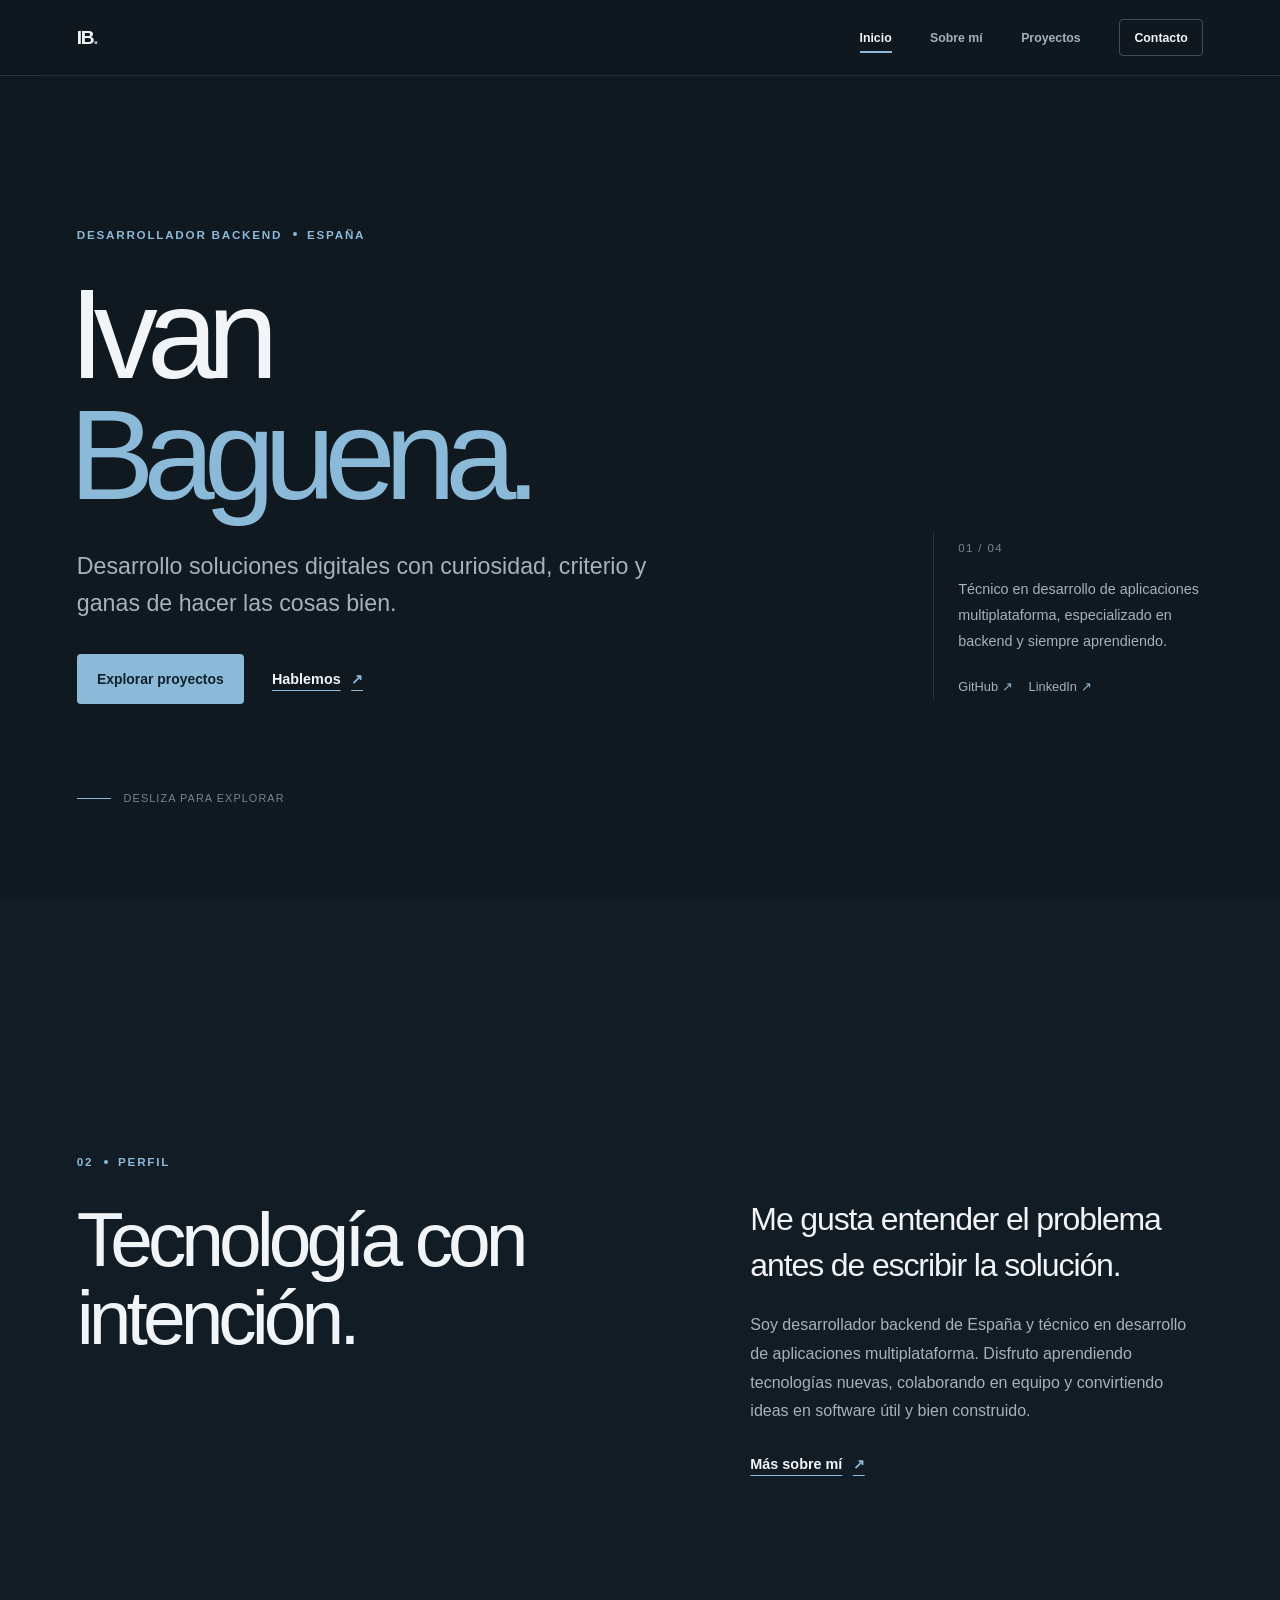
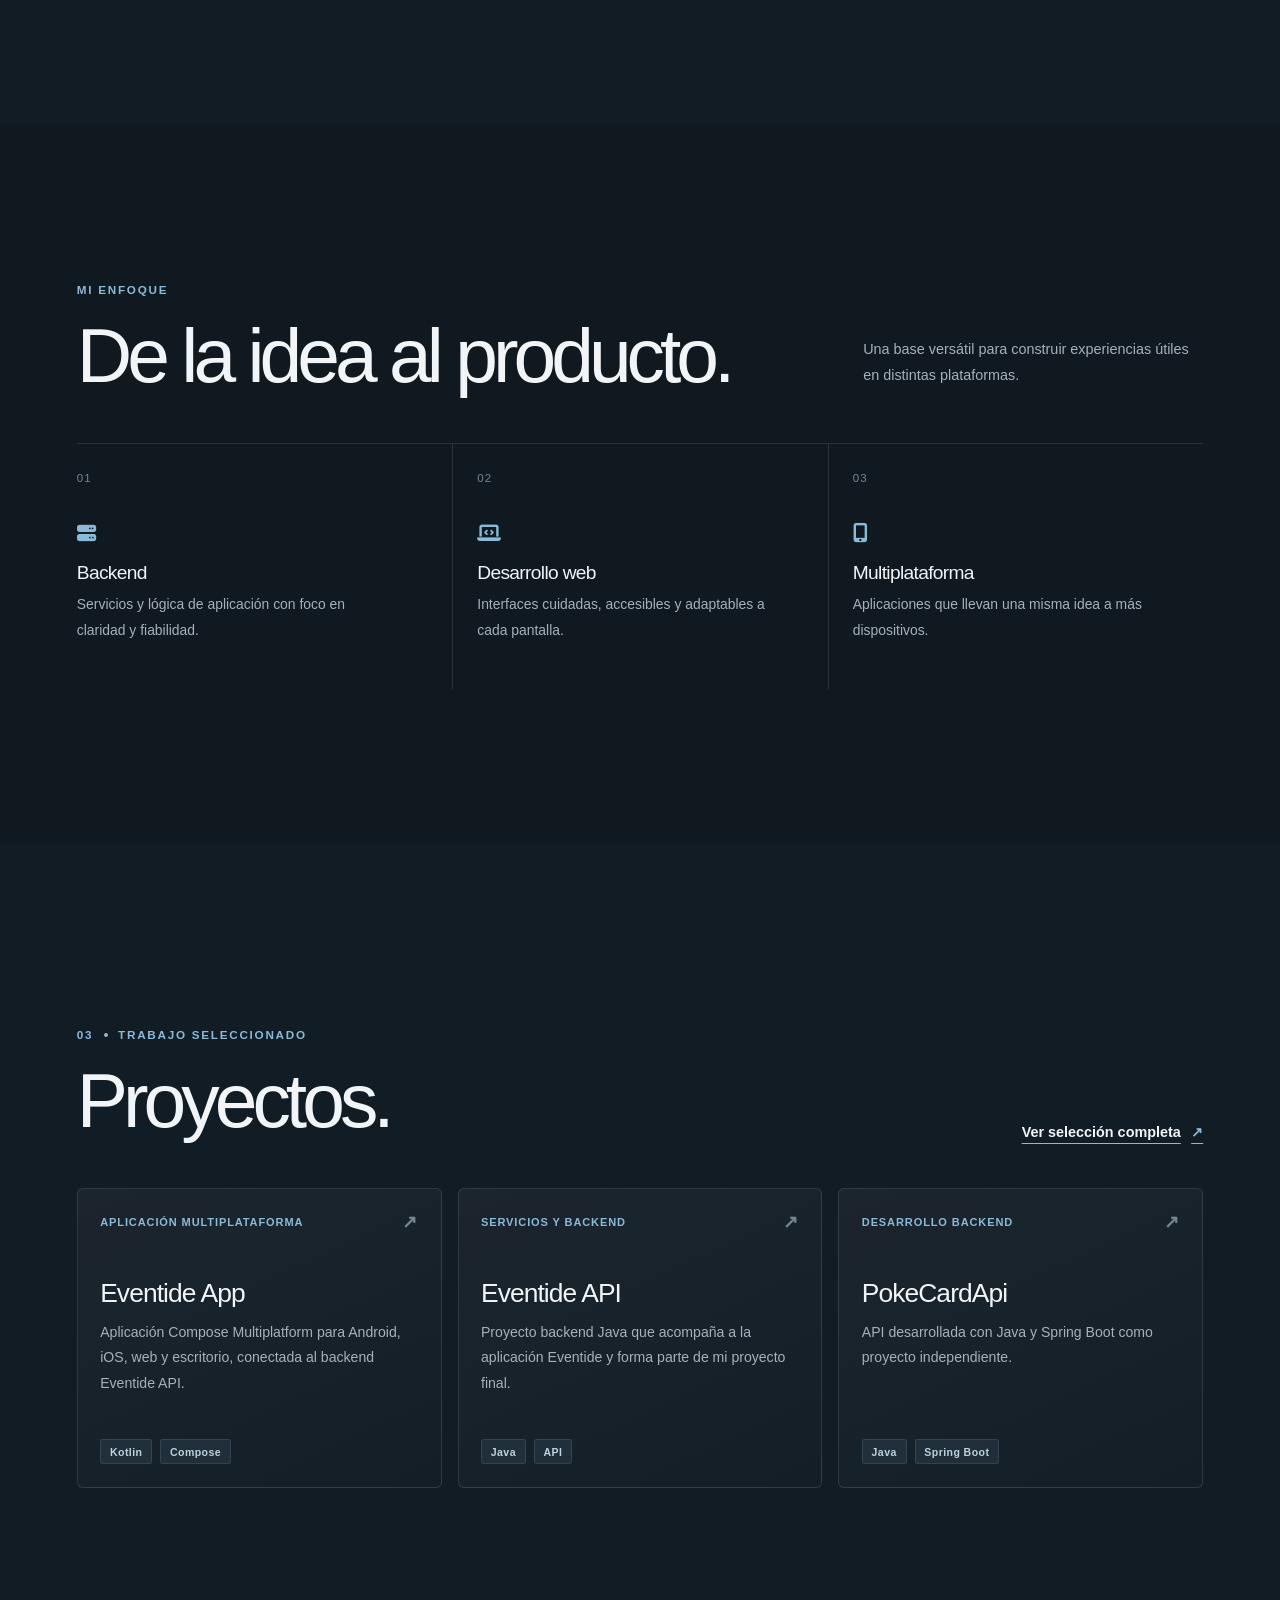
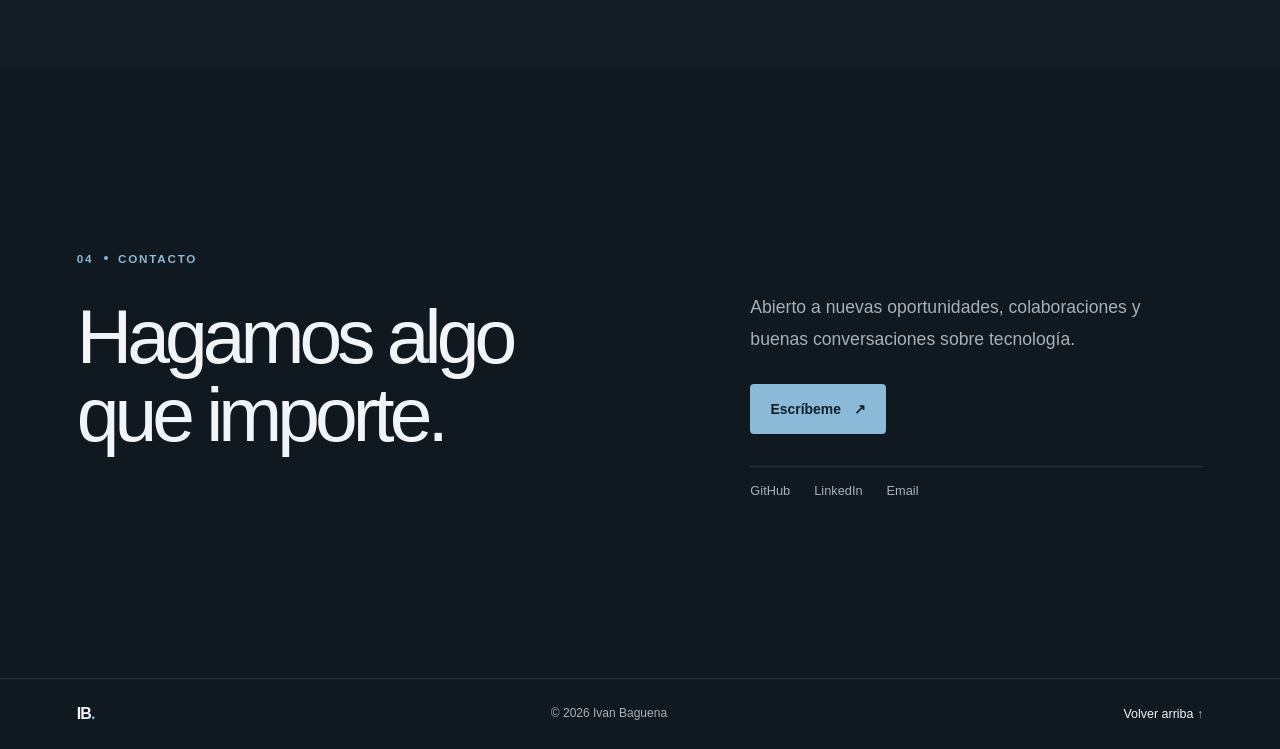
==== index.html @ 4258f742 "Refresh portfolio navigation and corporate styling Co-authored-by: Copilot <223556219+Copilot@users." ====
<!doctype html>
<html lang="es">
  <head>
    <meta charset="UTF-8" />
    <meta name="viewport" content="width=device-width, initial-scale=1.0" />
    <meta
      name="description"
      content="Portfolio de Ivan Baguena, desarrollador backend. Proyectos, perfil y contacto."
    />
    <meta name="theme-color" content="#101820" />
    <title>Ivan Baguena | Desarrollador backend</title>
    <link rel="stylesheet" href="css/styles.css" />
    <link rel="stylesheet" href="css/navbar.css" />
    <link rel="stylesheet" href="css/projectCards.css" />
    <link
      rel="stylesheet"
      href="https://cdnjs.cloudflare.com/ajax/libs/font-awesome/6.5.1/css/all.min.css"
      integrity="sha512-DTOQO9RWCH3ppGqcWaEA1BIZOC6xxalwEsw9c2QQeAIftl+Vegovlnee1c9QX4TctnWMn13TZye+giMm8e2LwA=="
      crossorigin="anonymous"
      referrerpolicy="no-referrer"
    />
  </head>
  <body>
    <header class="site-header">
      <nav class="mainNav" aria-label="Navegación principal">
        <a class="brand-mark" href="#inicio" aria-label="Ivan Baguena, inicio">IB<span>.</span></a>
        <div class="nav-links">
          <a href="#inicio" aria-current="location">Inicio</a>
          <a href="#sobre-mi">Sobre mí</a>
          <a href="#proyectos">Proyectos</a>
          <a class="nav-contact" href="#contacto">Contacto</a>
        </div>
      </nav>
    </header>

    <main class="one-page">
      <section class="page-section hero-section" id="inicio" aria-labelledby="hero-title">
        <div class="section-inner hero-layout">
          <div class="hero-copy" data-reveal>
            <p class="eyebrow">Desarrollador backend <span></span> España</p>
            <h1 id="hero-title">Ivan<br /><span>Baguena.</span></h1>
            <p class="hero-lead">
              Desarrollo soluciones digitales con curiosidad, criterio y ganas
              de hacer las cosas bien.
            </p>
            <div class="hero-actions">
              <a class="button button-primary" href="#proyectos">Explorar proyectos</a>
              <a class="text-link" href="mailto:baguena.delabandera.ivan@gmail.com">
                Hablemos <span aria-hidden="true">↗</span>
              </a>
            </div>
          </div>
          <div class="hero-aside" data-reveal>
            <span class="hero-index">01 / 04</span>
            <p>
              Técnico en desarrollo de aplicaciones multiplataforma,
              especializado en backend y siempre aprendiendo.
            </p>
            <div class="hero-socials">
              <a href="https://github.com/IvaBagba" target="_blank" rel="noopener noreferrer">
                GitHub <span aria-hidden="true">↗</span>
              </a>
              <a href="https://www.linkedin.com/in/ivabagba" target="_blank" rel="noopener noreferrer">
                LinkedIn <span aria-hidden="true">↗</span>
              </a>
            </div>
          </div>
          <a class="scroll-cue" href="#sobre-mi">
            <span class="scroll-line" aria-hidden="true"></span>
            Desliza para explorar
          </a>
        </div>
      </section>

      <section class="page-section about-section" id="sobre-mi" aria-labelledby="about-title">
        <div class="section-inner split-layout" data-reveal>
          <div>
            <p class="eyebrow">02 <span></span> Perfil</p>
            <h2 id="about-title">Tecnología con<br />intención.</h2>
          </div>
          <div class="section-copy">
            <p class="section-lead">
              Me gusta entender el problema antes de escribir la solución.
            </p>
            <p>
              Soy desarrollador backend de España y técnico en desarrollo de
              aplicaciones multiplataforma. Disfruto aprendiendo tecnologías
              nuevas, colaborando en equipo y convirtiendo ideas en software
              útil y bien construido.
            </p>
            <a class="text-link" href="./pages/about.html">
              Más sobre mí <span aria-hidden="true">↗</span>
            </a>
          </div>
        </div>
      </section>

      <section class="page-section expertise-section" id="enfoque" aria-labelledby="expertise-title">
        <div class="section-inner" data-reveal>
          <div class="section-heading">
            <div>
              <p class="eyebrow">Mi enfoque</p>
              <h2 id="expertise-title">De la idea al producto.</h2>
            </div>
            <p class="section-note">
              Una base versátil para construir experiencias útiles en distintas
              plataformas.
            </p>
          </div>
          <div class="expertise-grid">
            <article class="expertise-card">
              <span class="expertise-number">01</span>
              <i class="fas fa-server" aria-hidden="true"></i>
              <h3>Backend</h3>
              <p>Servicios y lógica de aplicación con foco en claridad y fiabilidad.</p>
            </article>
            <article class="expertise-card">
              <span class="expertise-number">02</span>
              <i class="fas fa-laptop-code" aria-hidden="true"></i>
              <h3>Desarrollo web</h3>
              <p>Interfaces cuidadas, accesibles y adaptables a cada pantalla.</p>
            </article>
            <article class="expertise-card">
              <span class="expertise-number">03</span>
              <i class="fas fa-mobile-alt" aria-hidden="true"></i>
              <h3>Multiplataforma</h3>
              <p>Aplicaciones que llevan una misma idea a más dispositivos.</p>
            </article>
          </div>
        </div>
      </section>

      <section class="page-section projects-section" id="proyectos" aria-labelledby="projects-title">
        <div class="section-inner" data-reveal>
          <div class="section-heading">
            <div>
              <p class="eyebrow">03 <span></span> Trabajo seleccionado</p>
              <h2 id="projects-title">Proyectos.</h2>
            </div>
            <a class="text-link" href="./pages/projects.html">
              Ver selección completa <span aria-hidden="true">↗</span>
            </a>
          </div>
          <div class="project-grid">
            <article class="project-tile">
              <div class="project-tile-top">
                <span>Aplicación multiplataforma</span>
                <span class="project-arrow" aria-hidden="true">↗</span>
              </div>
              <h3>Eventide App</h3>
              <p>
                Aplicación Compose Multiplatform para Android, iOS, web y
                escritorio, conectada al backend Eventide API.
              </p>
              <div class="project_tags" aria-label="Tecnologías">
                <span>Kotlin</span>
                <span>Compose</span>
              </div>
              <a
                class="project-card-link"
                href="https://github.com/IvaBagba/Eventide_App"
                target="_blank"
                rel="noopener noreferrer"
                aria-label="Ver Eventide App en GitHub"
              ></a>
            </article>
            <article class="project-tile">
              <div class="project-tile-top">
                <span>Servicios y backend</span>
                <span class="project-arrow" aria-hidden="true">↗</span>
              </div>
              <h3>Eventide API</h3>
              <p>
                Proyecto backend Java que acompaña a la aplicación Eventide y
                forma parte de mi proyecto final.
              </p>
              <div class="project_tags" aria-label="Tecnologías">
                <span>Java</span>
                <span>API</span>
              </div>
              <a
                class="project-card-link"
                href="https://github.com/IvaBagba/Eventide_Api"
                target="_blank"
                rel="noopener noreferrer"
                aria-label="Ver Eventide API en GitHub"
              ></a>
            </article>
            <article class="project-tile">
              <div class="project-tile-top">
                <span>Desarrollo backend</span>
                <span class="project-arrow" aria-hidden="true">↗</span>
              </div>
              <h3>PokeCardApi</h3>
              <p>
                API desarrollada con Java y Spring Boot como proyecto
                independiente.
              </p>
              <div class="project_tags" aria-label="Tecnologías">
                <span>Java</span>
                <span>Spring Boot</span>
              </div>
              <a
                class="project-card-link"
                href="https://github.com/IvaBagba/PokeCardApi"
                target="_blank"
                rel="noopener noreferrer"
                aria-label="Ver PokeCardApi en GitHub"
              ></a>
            </article>
          </div>
        </div>
      </section>

      <section class="page-section contact-section" id="contacto" aria-labelledby="contact-title">
        <div class="section-inner contact-layout" data-reveal>
          <div>
            <p class="eyebrow">04 <span></span> Contacto</p>
            <h2 id="contact-title">Hagamos algo<br />que importe.</h2>
          </div>
          <div class="contact-copy">
            <p>
              Abierto a nuevas oportunidades, colaboraciones y buenas
              conversaciones sobre tecnología.
            </p>
            <a class="button button-primary" href="mailto:baguena.delabandera.ivan@gmail.com">
              Escríbeme <span aria-hidden="true">↗</span>
            </a>
            <div class="contact-links">
              <a href="https://github.com/IvaBagba" target="_blank" rel="noopener noreferrer">GitHub</a>
              <a href="https://www.linkedin.com/in/ivabagba" target="_blank" rel="noopener noreferrer">LinkedIn</a>
              <a href="mailto:baguena.delabandera.ivan@gmail.com">Email</a>
            </div>
          </div>
        </div>
      </section>
    </main>

    <footer class="site-footer">
      <a class="footer-brand" href="#inicio">IB<span>.</span></a>
      <p>&copy; 2026 Ivan Baguena</p>
      <a href="#inicio">Volver arriba <span aria-hidden="true">↑</span></a>
    </footer>
    <script src="js/script.js" defer></script>
  </body>
</html>
---- css/styles.css ----
:root {
  color-scheme: dark;
  --bg-color: #101820;
  --surface-color: #15212b;
  --surface-raised: #1a2833;
  --text-color: #f2f5f7;
  --muted-color: #a6b1ba;
  --subtle-color: #778590;
  --accent-color: #8bb9d8;
  --accent-strong: #aed2e8;
  --line-color: rgba(224, 235, 242, 0.12);
  --page-width: 1200px;
  --header-height: 76px;
}

* {
  box-sizing: border-box;
}

html {
  scroll-behavior: smooth;
  scroll-padding-top: var(--header-height);
}

body {
  background: var(--bg-color);
  color: var(--text-color);
  font-family: "Helvetica Neue", Helvetica, Arial, sans-serif;
  margin: 0;
  min-height: 100vh;
  -webkit-font-smoothing: antialiased;
}

body,
a {
  color: var(--text-color);
}

a {
  text-underline-offset: 0.25em;
}

a:focus-visible {
  border-radius: 3px;
  outline: 2px solid var(--accent-color);
  outline-offset: 5px;
}

h1,
h2,
h3,
p {
  margin-top: 0;
}

h1,
h2,
h3 {
  color: var(--text-color);
  font-weight: 500;
}

h1 {
  font-size: clamp(4rem, 10vw, 8.5rem);
  letter-spacing: -0.085em;
  line-height: 0.95;
  margin-bottom: 2rem;
}

h1 span {
  color: var(--accent-color);
}

h2 {
  font-size: clamp(2.6rem, 6vw, 5.4rem);
  letter-spacing: -0.065em;
  line-height: 1.02;
  margin-bottom: 0;
}

h3 {
  letter-spacing: -0.035em;
}

p {
  color: var(--muted-color);
  font-size: 1rem;
  line-height: 1.8;
}

.one-page {
  overflow: clip;
}

.page-section {
  align-items: center;
  display: flex;
  min-height: min(850px, calc(100svh - var(--header-height)));
  padding: clamp(5rem, 11vh, 8.5rem) clamp(1.25rem, 6vw, 6rem);
  position: relative;
  scroll-margin-top: var(--header-height);
}

.page-section:nth-child(even) {
  background: #121c25;
}

.section-inner {
  margin: 0 auto;
  max-width: var(--page-width);
  width: 100%;
}

.eyebrow {
  align-items: center;
  color: var(--accent-color);
  display: flex;
  font-size: 0.73rem;
  font-weight: 700;
  gap: 0.65rem;
  letter-spacing: 0.15em;
  margin-bottom: 1.75rem;
  text-transform: uppercase;
}

.eyebrow span {
  background: var(--accent-color);
  border-radius: 50%;
  display: inline-block;
  height: 4px;
  width: 4px;
}

.hero-section {
  min-height: max(690px, calc(100svh - var(--header-height)));
}

.hero-layout {
  align-items: end;
  display: grid;
  gap: 3rem;
  grid-template-columns: minmax(0, 1fr) minmax(200px, 270px);
  padding-bottom: 3rem;
  position: relative;
}

.hero-copy {
  max-width: 800px;
}

.hero-copy h1 {
  margin-left: -0.06em;
}

.hero-lead {
  font-size: clamp(1.15rem, 2vw, 1.45rem);
  line-height: 1.6;
  margin-bottom: 2rem;
  max-width: 600px;
}

.hero-actions {
  align-items: center;
  display: flex;
  flex-wrap: wrap;
  gap: 1.75rem;
}

.button {
  align-items: center;
  border: 1px solid transparent;
  border-radius: 4px;
  display: inline-flex;
  font-size: 0.87rem;
  font-weight: 650;
  gap: 0.8rem;
  justify-content: center;
  min-height: 50px;
  padding: 0.8rem 1.2rem;
  text-decoration: none;
  transition:
    background-color 180ms ease,
    border-color 180ms ease,
    color 180ms ease,
    transform 180ms ease;
}

.button:hover {
  transform: translateY(-2px);
}

.button-primary {
  background: var(--accent-color);
  color: #10202a;
}

.button-primary:hover {
  background: var(--accent-strong);
  color: #10202a;
}

.text-link {
  color: var(--text-color);
  display: inline-flex;
  font-size: 0.9rem;
  font-weight: 600;
  gap: 0.65rem;
  text-decoration-color: var(--accent-color);
  text-underline-offset: 0.4em;
}

.text-link span,
.site-footer a span {
  color: var(--accent-color);
}

.hero-aside {
  border-left: 1px solid var(--line-color);
  margin-bottom: 0.25rem;
  padding: 0.4rem 0 0.4rem 1.5rem;
}

.hero-index {
  color: var(--subtle-color);
  font-size: 0.72rem;
  letter-spacing: 0.12em;
}

.hero-aside p {
  font-size: 0.9rem;
  margin: 1.3rem 0 1.5rem;
}

.hero-socials {
  display: flex;
  flex-wrap: wrap;
  gap: 1rem;
}

.hero-socials a,
.contact-links a {
  color: var(--muted-color);
  font-size: 0.8rem;
  text-decoration: none;
}

.hero-socials a:hover,
.contact-links a:hover {
  color: var(--accent-strong);
}

.hero-socials span {
  color: var(--accent-color);
}

.scroll-cue {
  align-items: center;
  bottom: -3.25rem;
  color: var(--subtle-color);
  display: flex;
  font-size: 0.68rem;
  gap: 0.8rem;
  letter-spacing: 0.1em;
  position: absolute;
  text-decoration: none;
  text-transform: uppercase;
}

.scroll-line {
  background: var(--accent-color);
  display: inline-block;
  height: 1px;
  width: 34px;
}

.split-layout,
.contact-layout {
  align-items: start;
  display: grid;
  gap: clamp(3rem, 11vw, 10rem);
  grid-template-columns: minmax(0, 1fr) minmax(300px, 0.85fr);
}

.section-copy {
  padding-top: 2.8rem;
}

.section-lead {
  color: var(--text-color);
  font-size: clamp(1.35rem, 2.8vw, 2rem);
  letter-spacing: -0.035em;
  line-height: 1.45;
  margin-bottom: 1.4rem;
}

.section-copy > p:not(.section-lead) {
  margin-bottom: 1.8rem;
}

.section-heading {
  align-items: end;
  display: flex;
  gap: 2rem;
  justify-content: space-between;
  margin-bottom: 3rem;
}

.section-heading .eyebrow {
  margin-bottom: 1rem;
}

.section-note {
  font-size: 0.9rem;
  margin-bottom: 0.35rem;
  max-width: 340px;
}

.expertise-section {
  min-height: 720px;
}

.expertise-grid {
  border-top: 1px solid var(--line-color);
  display: grid;
  grid-template-columns: repeat(3, minmax(0, 1fr));
}

.expertise-card {
  min-height: 245px;
  padding: 1.5rem 1.5rem 1rem 0;
  position: relative;
}

.expertise-card + .expertise-card {
  border-left: 1px solid var(--line-color);
  padding-left: 1.5rem;
}

.expertise-number {
  color: var(--subtle-color);
  font-size: 0.72rem;
  letter-spacing: 0.1em;
}

.expertise-card i {
  color: var(--accent-color);
  display: block;
  font-size: 1.2rem;
  margin: 2.4rem 0 1.2rem;
}

.expertise-card h3 {
  font-size: 1.2rem;
  margin-bottom: 0.5rem;
}

.expertise-card p {
  font-size: 0.87rem;
  margin-bottom: 0;
  max-width: 300px;
}

.contact-section {
  min-height: 610px;
}

.contact-copy {
  padding-top: 2.8rem;
}

.contact-copy > p {
  font-size: 1.1rem;
  margin-bottom: 1.8rem;
  max-width: 430px;
}

.contact-links {
  border-top: 1px solid var(--line-color);
  display: flex;
  flex-wrap: wrap;
  gap: 1.5rem;
  margin-top: 2rem;
  padding-top: 1rem;
}

.site-footer {
  align-items: center;
  border-top: 1px solid var(--line-color);
  display: flex;
  gap: 1.5rem;
  justify-content: space-between;
  padding: 1.5rem clamp(1.25rem, 6vw, 6rem);
}

.site-footer p {
  font-size: 0.75rem;
  margin: 0;
}

.site-footer a {
  font-size: 0.78rem;
  text-decoration: none;
}

.footer-brand {
  font-size: 1rem !important;
  font-weight: 750;
  letter-spacing: -0.06em;
}

.footer-brand span {
  color: var(--accent-color);
}

.page-content {
  margin: 0 auto;
  max-width: var(--page-width);
  min-height: calc(100svh - var(--header-height) - 100px);
  padding: 5rem 2rem;
}

.page-content h1 {
  font-size: clamp(3rem, 8vw, 6rem);
  letter-spacing: -0.07em;
  margin-bottom: 1rem;
}

.page-lead {
  font-size: 1.15rem;
  max-width: 720px;
}

.content-panel {
  border-left: 2px solid var(--accent-color);
  margin: 2.5rem 0;
  padding: 0.25rem 0 0.25rem 1.5rem;
}

.content-panel h2 {
  font-size: 1.2rem;
  letter-spacing: 0.02em;
  margin-bottom: 0.75rem;
}

.content-panel p {
  max-width: 760px;
}

.content-panel a {
  color: var(--accent-strong);
}

.page-action {
  margin-top: 2rem;
}

.contact-list {
  border-top: 1px solid var(--line-color);
  margin-top: 3rem;
  max-width: 800px;
}

.contact-link {
  align-items: center;
  border-bottom: 1px solid var(--line-color);
  display: grid;
  gap: 1rem;
  grid-template-columns: 100px 1fr auto;
  overflow-wrap: anywhere;
  padding: 1.4rem 0;
  text-decoration: none;
}

.contact-link:hover {
  color: var(--accent-strong);
}

.contact-label {
  color: var(--accent-color);
  font-size: 0.8rem;
  font-weight: 700;
  letter-spacing: 0.1em;
  text-transform: uppercase;
}

.page-content + footer,
footer:not(.site-footer) {
  align-items: center;
  border-top: 1px solid var(--line-color);
  display: flex;
  flex-wrap: wrap;
  gap: 1rem 2rem;
  justify-content: space-between;
  margin: 2rem auto 0;
  max-width: var(--page-width);
  padding: 1.5rem 2rem;
}

footer:not(.site-footer) p {
  font-size: 0.9rem;
  margin: 0;
}

.footerSocials {
  display: flex;
  flex-wrap: wrap;
  gap: 1.25rem;
}

.footerSocials a {
  color: var(--muted-color);
  font-size: 0.9rem;
  text-decoration: none;
}

.footerSocials a:hover {
  color: var(--accent-strong);
}

[data-reveal] {
  opacity: 0;
  transform: translateY(22px);
  transition:
    opacity 650ms ease,
    transform 650ms cubic-bezier(0.2, 0.7, 0.2, 1);
}

[data-reveal].is-visible {
  opacity: 1;
  transform: translateY(0);
}

@media (max-width: 760px) {
  .page-section {
    min-height: auto;
    padding-bottom: 6rem;
    padding-top: 6rem;
  }

  .hero-section {
    min-height: calc(100svh - var(--header-height));
  }

  .hero-layout {
    align-items: start;
    gap: 3.5rem;
    grid-template-columns: 1fr;
    padding-bottom: 2rem;
  }

  .hero-aside {
    max-width: 420px;
  }

  .scroll-cue {
    bottom: -3.2rem;
  }

  .split-layout,
  .contact-layout {
    gap: 1.5rem;
    grid-template-columns: 1fr;
  }

  .section-copy,
  .contact-copy {
    padding-top: 0;
  }

  .expertise-grid {
    grid-template-columns: 1fr;
  }

  .expertise-card {
    min-height: auto;
    padding: 1.4rem 0;
  }

  .expertise-card + .expertise-card {
    border-left: 0;
    border-top: 1px solid var(--line-color);
    padding-left: 0;
  }

  .expertise-card i {
    margin: 1.5rem 0 0.75rem;
  }

  .section-heading {
    align-items: start;
    flex-direction: column;
    gap: 1.25rem;
  }
}

@media (max-width: 520px) {
  h1 {
    font-size: clamp(3.8rem, 17vw, 5.8rem);
  }

  h2 {
    font-size: clamp(2.6rem, 12vw, 4rem);
  }

  .site-footer {
    flex-wrap: wrap;
  }

  .site-footer p {
    order: 1;
    width: 100%;
  }

  .contact-link {
    gap: 0.5rem;
    grid-template-columns: 1fr auto;
  }

  .contact-label {
    grid-column: 1 / -1;
  }

  .page-content {
    padding: 3.5rem 1.25rem;
  }

  .page-content + footer,
  footer:not(.site-footer) {
    align-items: flex-start;
    flex-direction: column;
    padding: 1.5rem 1.25rem;
  }
}

@media (prefers-reduced-motion: reduce) {
  *,
  *::before,
  *::after {
    scroll-behavior: auto !important;
    animation-duration: 0.01ms !important;
    animation-iteration-count: 1 !important;
    transition-duration: 0.01ms !important;
  }

  [data-reveal] {
    opacity: 1;
    transform: none;
  }
}
---- css/navbar.css ----
.site-header {
  -webkit-backdrop-filter: blur(18px);
  backdrop-filter: blur(18px);
  background: rgba(16, 24, 32, 0.86);
  border-bottom: 1px solid var(--line-color);
  height: var(--header-height);
  position: sticky;
  top: 0;
  z-index: 1000;
}

.mainNav {
  align-items: center;
  display: flex;
  height: 100%;
  justify-content: space-between;
  margin: 0 auto;
  max-width: 1440px;
  padding: 0 clamp(1.25rem, 6vw, 6rem);
}

.brand-mark {
  color: var(--text-color);
  font-size: 1.2rem;
  font-weight: 750;
  letter-spacing: -0.07em;
  text-decoration: none;
}

.brand-mark span {
  color: var(--accent-color);
}

.nav-links {
  align-items: center;
  display: flex;
  gap: clamp(1.2rem, 3vw, 2.6rem);
}

.nav-links a {
  color: var(--muted-color);
  font-size: 0.77rem;
  font-weight: 550;
  position: relative;
  text-decoration: none;
  transition: color 180ms ease;
}

.nav-links a:hover,
.nav-links a[aria-current="location"] {
  color: var(--text-color);
}

.nav-links a[aria-current="location"]::after {
  background: var(--accent-color);
  bottom: -0.55rem;
  content: "";
  height: 2px;
  left: 0;
  position: absolute;
  width: 100%;
}

.nav-links .nav-contact {
  border: 1px solid rgba(224, 235, 242, 0.25);
  border-radius: 4px;
  color: var(--text-color);
  padding: 0.65rem 0.9rem;
}

.nav-links .nav-contact:hover {
  background: var(--accent-color);
  border-color: var(--accent-color);
  color: #10202a;
}

@media (max-width: 520px) {
  :root {
    --header-height: 68px;
  }

  .mainNav {
    gap: 0.75rem;
    padding: 0 1rem;
  }

  .nav-links {
    gap: 0.85rem;
  }

  .nav-links a {
    font-size: 0.68rem;
  }

  .nav-links .nav-contact {
    padding: 0.55rem 0.65rem;
  }
}

@media (max-width: 370px) {
  .nav-links {
    gap: 0.55rem;
  }

  .nav-links a {
    font-size: 0.62rem;
  }
}
---- css/projectCards.css ----
.project-grid {
  display: grid;
  gap: 1rem;
  grid-template-columns: repeat(3, minmax(0, 1fr));
}

.project-tile {
  background: linear-gradient(155deg, rgba(255, 255, 255, 0.045), rgba(255, 255, 255, 0.012));
  border: 1px solid var(--line-color);
  border-radius: 6px;
  display: flex;
  flex-direction: column;
  min-height: 300px;
  min-width: 0;
  padding: 1.4rem;
  position: relative;
  transition:
    background-color 200ms ease,
    border-color 200ms ease,
    transform 200ms ease;
}

.project-tile:hover {
  background-color: var(--surface-color);
  border-color: rgba(139, 185, 216, 0.45);
  transform: translateY(-4px);
}

.project-tile-top {
  align-items: center;
  color: var(--accent-color);
  display: flex;
  font-size: 0.69rem;
  font-weight: 650;
  justify-content: space-between;
  letter-spacing: 0.08em;
  text-transform: uppercase;
}

.project-arrow {
  color: var(--subtle-color);
  font-size: 1.15rem;
  transition:
    color 180ms ease,
    transform 180ms ease;
}

.project-tile:hover .project-arrow {
  color: var(--accent-strong);
  transform: translate(2px, -2px);
}

.project-tile h3 {
  font-size: 1.65rem;
  margin: 2.8rem 0 0.7rem;
}

.project-tile > p:not(.project_kicker) {
  font-size: 0.88rem;
  margin-bottom: 1.5rem;
  max-width: 420px;
}

.project_tags {
  display: flex;
  flex-wrap: wrap;
  gap: 0.5rem;
  margin-top: auto;
  position: relative;
  z-index: 1;
}

.project_tags span {
  background: rgba(139, 185, 216, 0.09);
  border: 1px solid rgba(139, 185, 216, 0.16);
  border-radius: 3px;
  color: #bdd1df;
  font-size: 0.66rem;
  font-weight: 600;
  letter-spacing: 0.04em;
  padding: 0.35rem 0.55rem;
}

.project-card-link {
  border-radius: inherit;
  inset: 0;
  position: absolute;
}

.project-tile:focus-within {
  border-color: var(--accent-color);
  outline: 2px solid var(--accent-color);
  outline-offset: 3px;
}

.project-tile:focus-within .project-card-link:focus-visible {
  outline: none;
}

@media (max-width: 900px) {
  .project-grid {
    grid-template-columns: repeat(2, minmax(0, 1fr));
  }

  .project-tile:last-child:nth-child(odd) {
    grid-column: 1 / -1;
  }
}

@media (max-width: 600px) {
  .project-grid {
    grid-template-columns: 1fr;
  }

  .project-tile:last-child:nth-child(odd) {
    grid-column: auto;
  }

  .project-tile {
    min-height: 265px;
  }
}
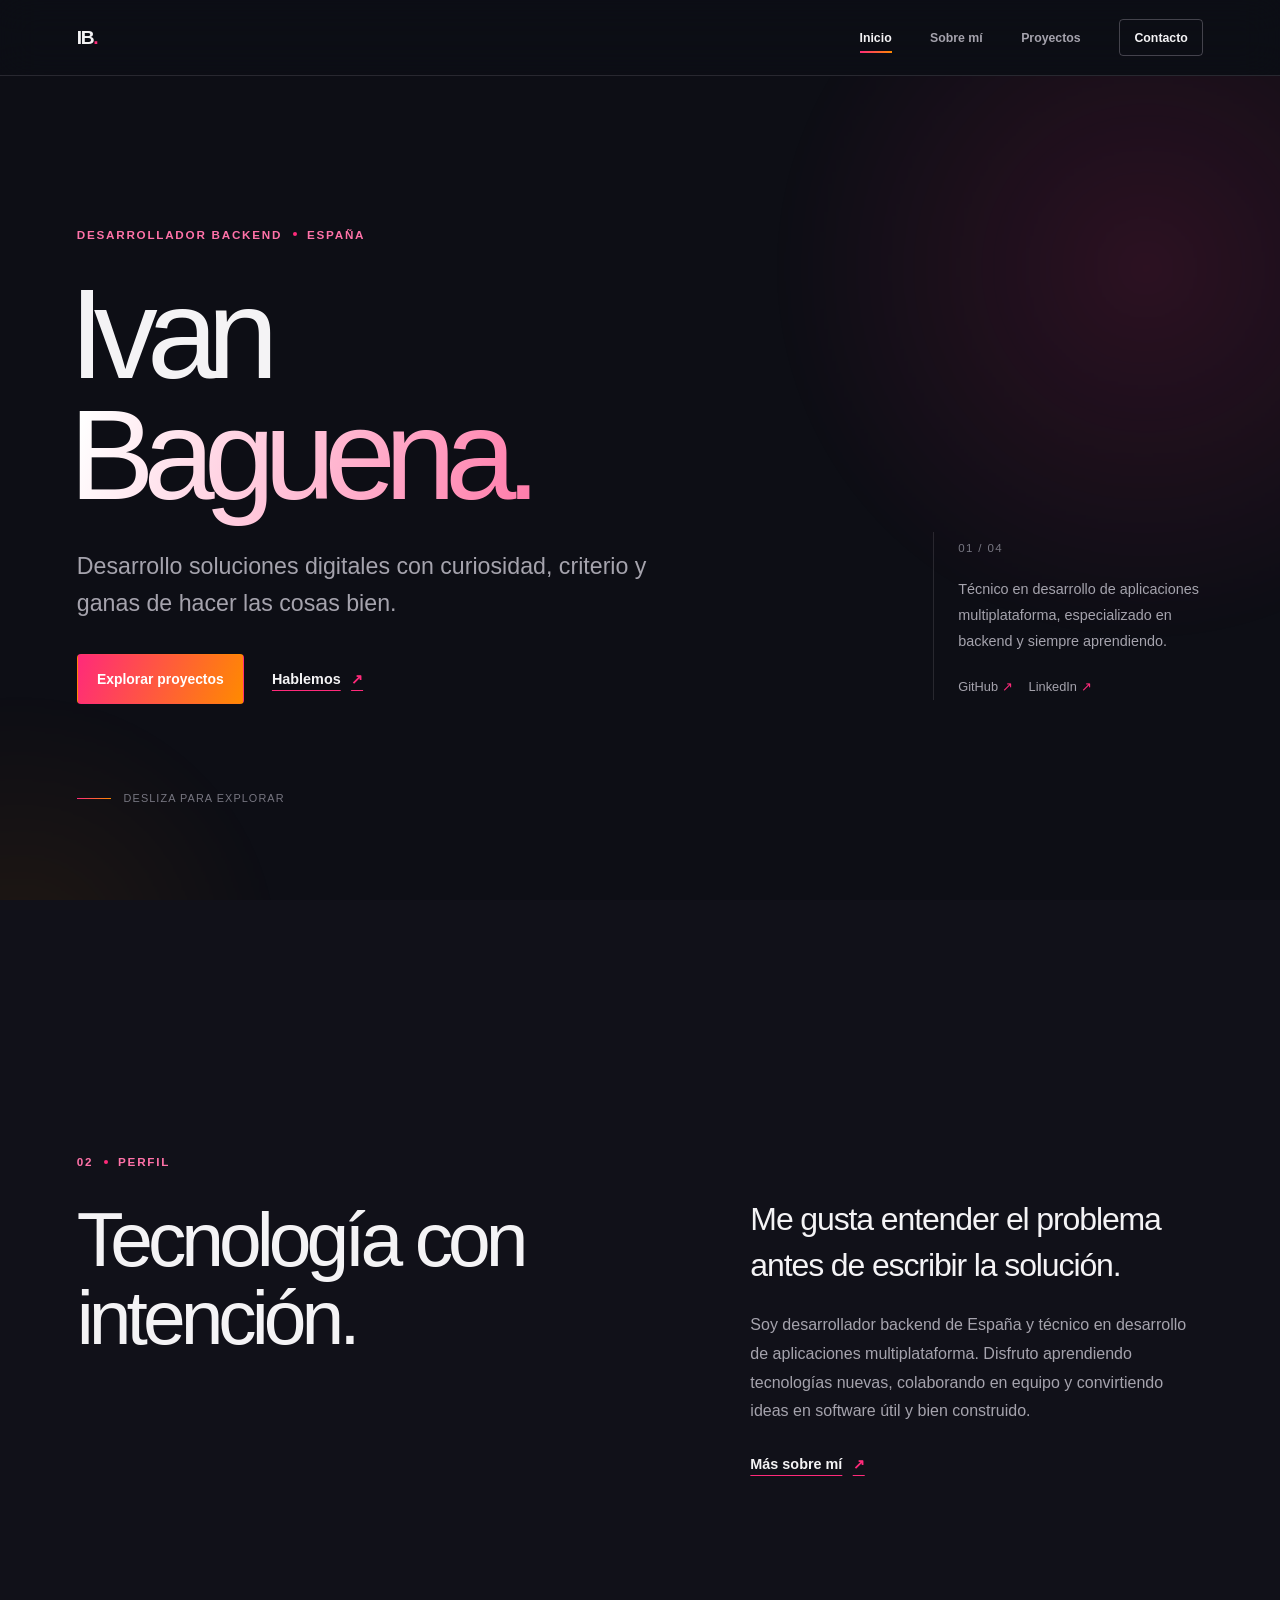
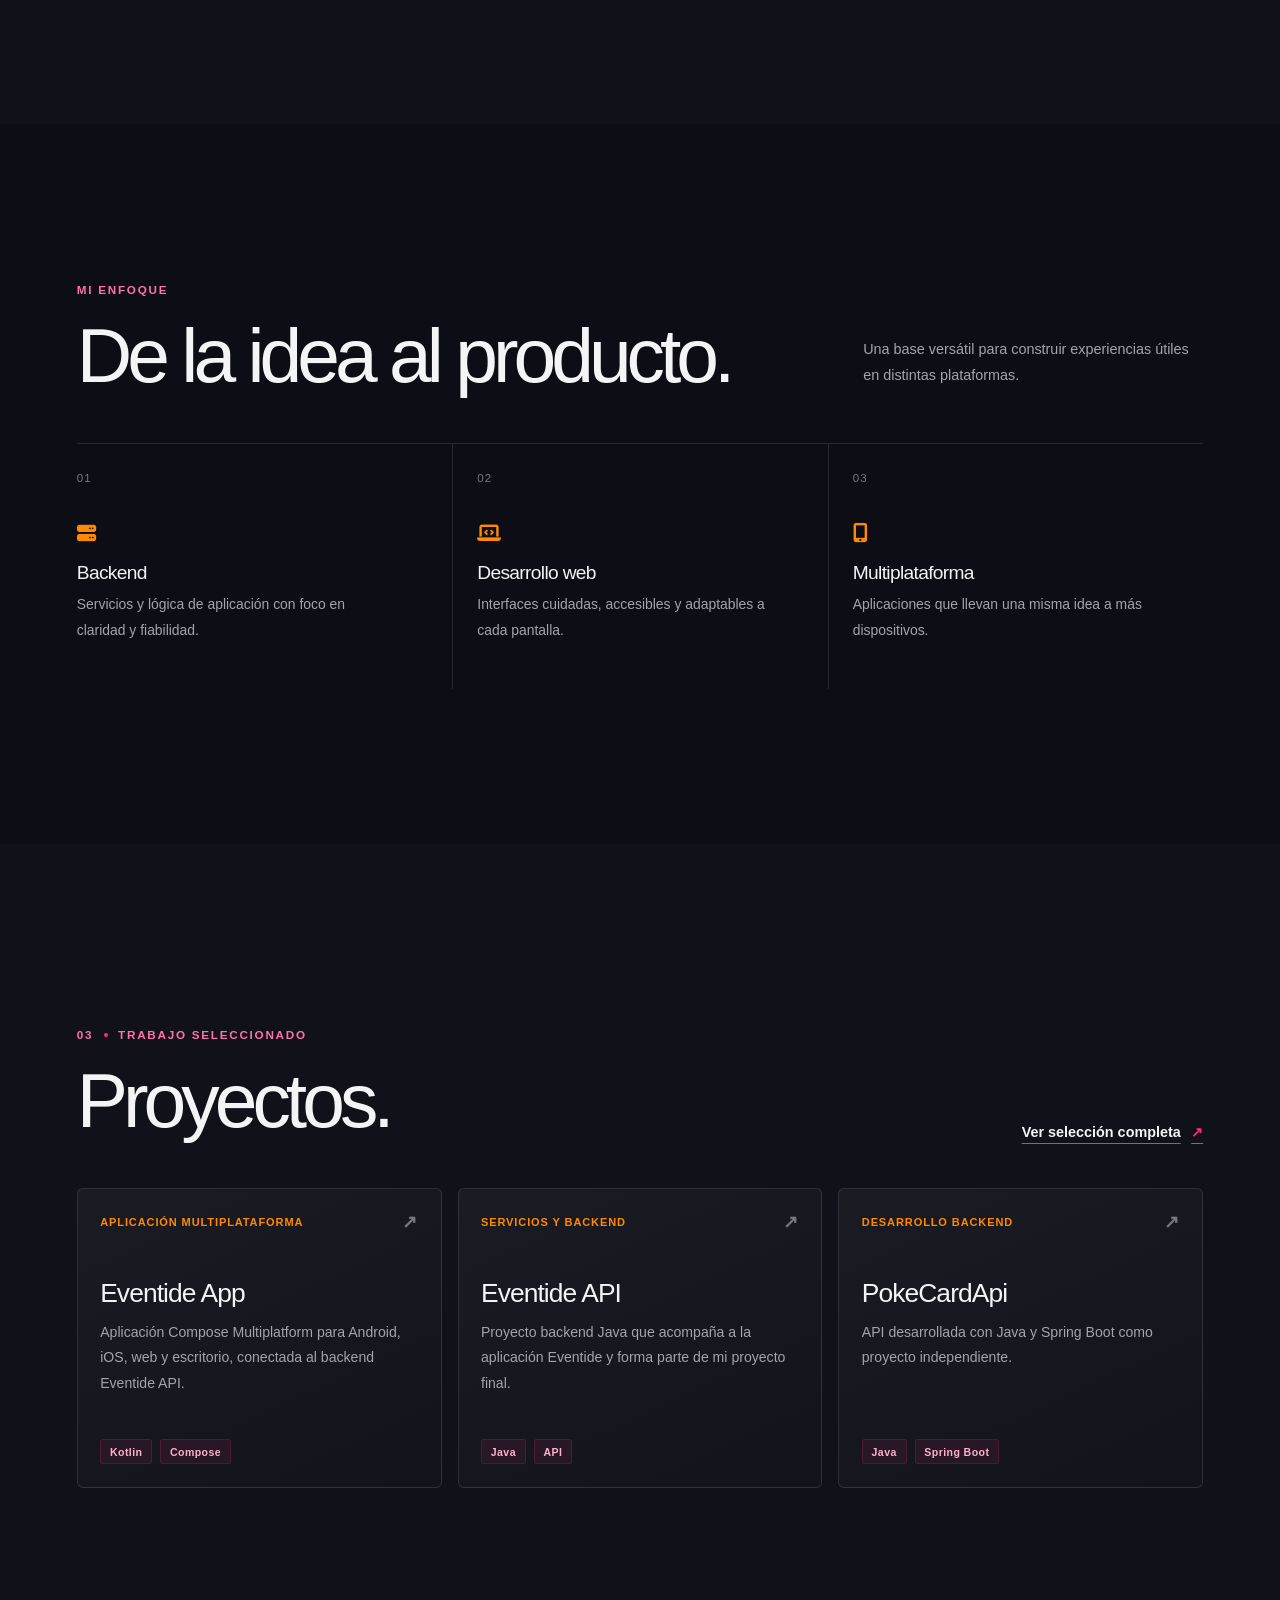
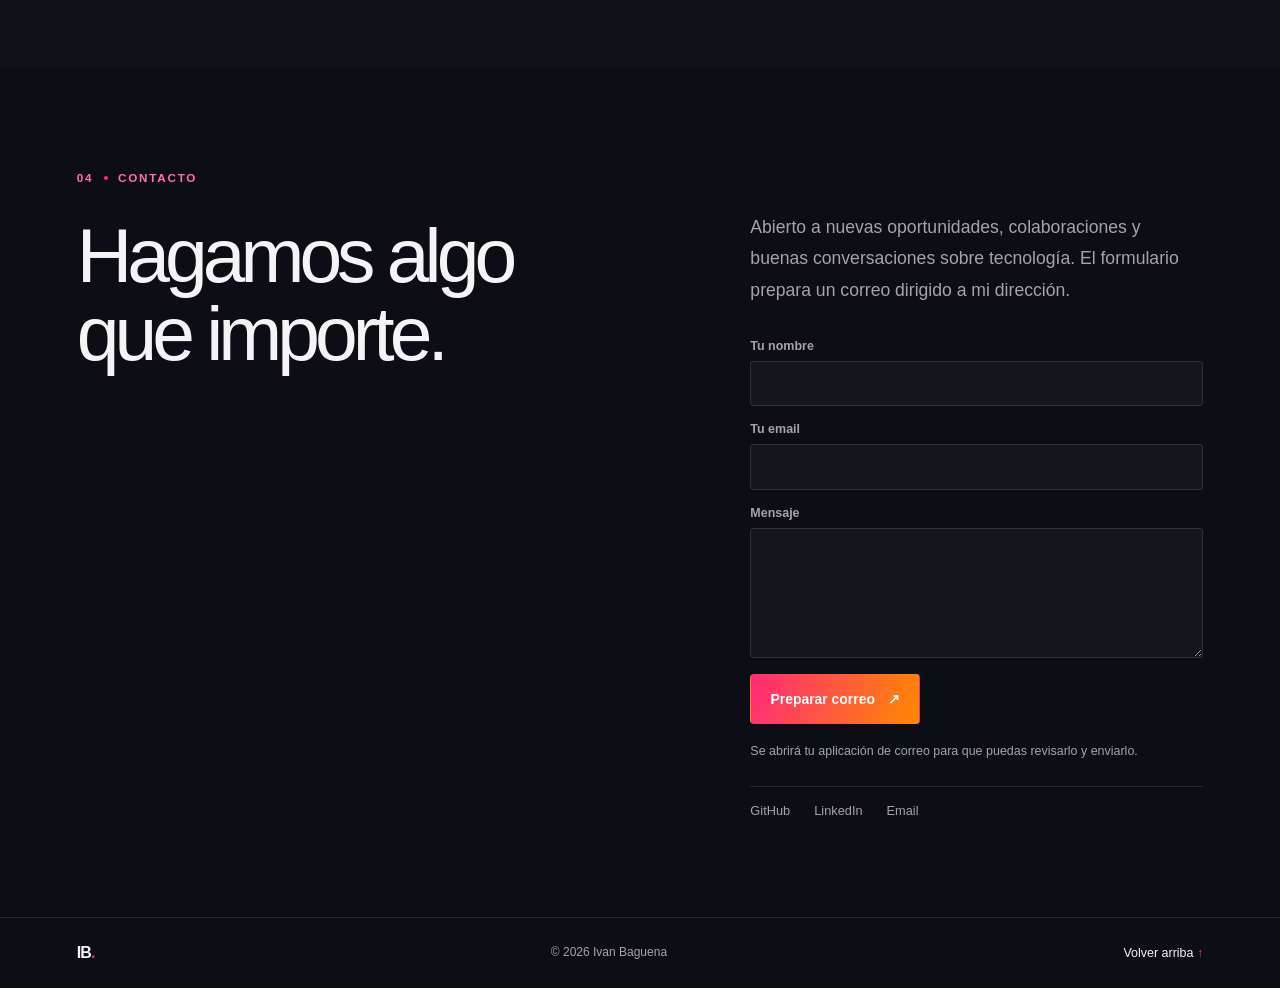
==== commit 85b7f4ea: "Restore neon accents and animate portfolio navigation Co-authored-by: Copilot <223556219+Copilot@use" ====
--- a/index.html
+++ b/index.html
@@ -7,7 +7,7 @@
       name="description"
       content="Portfolio de Ivan Baguena, desarrollador backend. Proyectos, perfil y contacto."
     />
-    <meta name="theme-color" content="#101820" />
+    <meta name="theme-color" content="#0d0e15" />
     <title>Ivan Baguena | Desarrollador backend</title>
     <link rel="stylesheet" href="css/styles.css" />
     <link rel="stylesheet" href="css/navbar.css" />
@@ -221,11 +221,40 @@
           <div class="contact-copy">
             <p>
               Abierto a nuevas oportunidades, colaboraciones y buenas
-              conversaciones sobre tecnología.
-            </p>
-            <a class="button button-primary" href="mailto:baguena.delabandera.ivan@gmail.com">
-              Escríbeme <span aria-hidden="true">↗</span>
-            </a>
+              conversaciones sobre tecnología. El formulario prepara un correo
+              dirigido a mi dirección.
+            </p>
+            <form
+              class="contact-form"
+              data-email-form
+              data-recipient="baguena.delabandera.ivan@gmail.com"
+            >
+              <div class="form-field">
+                <label for="home-name">Tu nombre</label>
+                <input id="home-name" name="name" autocomplete="name" required maxlength="100" />
+              </div>
+              <div class="form-field">
+                <label for="home-email">Tu email</label>
+                <input
+                  id="home-email"
+                  name="email"
+                  type="email"
+                  autocomplete="email"
+                  required
+                  maxlength="254"
+                />
+              </div>
+              <div class="form-field">
+                <label for="home-message">Mensaje</label>
+                <textarea id="home-message" name="message" required maxlength="5000"></textarea>
+              </div>
+              <button class="button button-primary form-submit" type="submit">
+                Preparar correo <span aria-hidden="true">↗</span>
+              </button>
+              <p class="form-note" data-email-status aria-live="polite">
+                Se abrirá tu aplicación de correo para que puedas revisarlo y enviarlo.
+              </p>
+            </form>
             <div class="contact-links">
               <a href="https://github.com/IvaBagba" target="_blank" rel="noopener noreferrer">GitHub</a>
               <a href="https://www.linkedin.com/in/ivabagba" target="_blank" rel="noopener noreferrer">LinkedIn</a>
--- a/css/styles.css
+++ b/css/styles.css
@@ -1,14 +1,17 @@
 :root {
   color-scheme: dark;
-  --bg-color: #101820;
-  --surface-color: #15212b;
-  --surface-raised: #1a2833;
-  --text-color: #f2f5f7;
-  --muted-color: #a6b1ba;
-  --subtle-color: #778590;
-  --accent-color: #8bb9d8;
-  --accent-strong: #aed2e8;
-  --line-color: rgba(224, 235, 242, 0.12);
+  --bg-color: #0d0e15;
+  --surface-color: #15151d;
+  --surface-raised: #1b1b25;
+  --text-color: #f4f3f5;
+  --muted-color: #a5a3ad;
+  --subtle-color: #777681;
+  --gta-pink: #ff2a7a;
+  --gta-orange: #ff8a00;
+  --accent-color: #ff2a7a;
+  --accent-strong: #ff72a8;
+  --accent-gradient: linear-gradient(110deg, #ff2a7a, #ff8a00);
+  --line-color: rgba(235, 228, 242, 0.12);
   --page-width: 1200px;
   --header-height: 76px;
 }
@@ -18,7 +21,7 @@
 }
 
 html {
-  scroll-behavior: smooth;
+  scroll-behavior: auto;
   scroll-padding-top: var(--header-height);
 }
 
@@ -68,7 +71,10 @@
 }
 
 h1 span {
-  color: var(--accent-color);
+  background: linear-gradient(110deg, #fff 5%, #ff7aa9 100%);
+  background-clip: text;
+  -webkit-background-clip: text;
+  -webkit-text-fill-color: transparent;
 }
 
 h2 {
@@ -102,7 +108,7 @@
 }
 
 .page-section:nth-child(even) {
-  background: #121c25;
+  background: #111119;
 }
 
 .section-inner {
@@ -113,7 +119,7 @@
 
 .eyebrow {
   align-items: center;
-  color: var(--accent-color);
+  color: #ff72a8;
   display: flex;
   font-size: 0.73rem;
   font-weight: 700;
@@ -121,6 +127,7 @@
   letter-spacing: 0.15em;
   margin-bottom: 1.75rem;
   text-transform: uppercase;
+  z-index: 1;
 }
 
 .eyebrow span {
@@ -132,7 +139,37 @@
 }
 
 .hero-section {
+  isolation: isolate;
   min-height: max(690px, calc(100svh - var(--header-height)));
+  overflow: hidden;
+}
+
+.hero-section::before,
+.hero-section::after {
+  border-radius: 50%;
+  content: "";
+  filter: blur(2px);
+  pointer-events: none;
+  position: absolute;
+  z-index: -1;
+}
+
+.hero-section::before {
+  animation: ambient-float 13s ease-in-out infinite alternate;
+  background: radial-gradient(circle, rgba(255, 42, 122, 0.13), transparent 68%);
+  height: min(70vw, 780px);
+  right: -20%;
+  top: -24%;
+  width: min(70vw, 780px);
+}
+
+.hero-section::after {
+  animation: ambient-float 16s ease-in-out -6s infinite alternate-reverse;
+  background: radial-gradient(circle, rgba(255, 138, 0, 0.08), transparent 68%);
+  bottom: -40%;
+  height: min(48vw, 550px);
+  left: -20%;
+  width: min(48vw, 550px);
 }
 
 .hero-layout {
@@ -179,24 +216,26 @@
   padding: 0.8rem 1.2rem;
   text-decoration: none;
   transition:
-    background-color 180ms ease,
-    border-color 180ms ease,
-    color 180ms ease,
-    transform 180ms ease;
+    background-color 420ms ease,
+    border-color 420ms ease,
+    box-shadow 420ms ease,
+    color 420ms ease,
+    transform 520ms cubic-bezier(0.2, 0.75, 0.25, 1);
 }
 
 .button:hover {
-  transform: translateY(-2px);
+  box-shadow: 0 8px 30px rgba(255, 42, 122, 0.2);
+  transform: translateY(-3px);
 }
 
 .button-primary {
-  background: var(--accent-color);
-  color: #10202a;
+  background: var(--accent-gradient);
+  color: #fff;
 }
 
 .button-primary:hover {
-  background: var(--accent-strong);
-  color: #10202a;
+  background: linear-gradient(110deg, #ff5b96, #ffa22e);
+  color: #fff;
 }
 
 .text-link {
@@ -205,7 +244,7 @@
   font-size: 0.9rem;
   font-weight: 600;
   gap: 0.65rem;
-  text-decoration-color: var(--accent-color);
+  text-decoration-color: var(--gta-pink);
   text-underline-offset: 0.4em;
 }
 
@@ -246,7 +285,7 @@
 
 .hero-socials a:hover,
 .contact-links a:hover {
-  color: var(--accent-strong);
+  color: var(--gta-pink);
 }
 
 .hero-socials span {
@@ -267,7 +306,8 @@
 }
 
 .scroll-line {
-  background: var(--accent-color);
+  animation: scroll-pulse 2.6s ease-in-out infinite;
+  background: var(--accent-gradient);
   display: inline-block;
   height: 1px;
   width: 34px;
@@ -343,7 +383,7 @@
 }
 
 .expertise-card i {
-  color: var(--accent-color);
+  color: var(--gta-orange);
   display: block;
   font-size: 1.2rem;
   margin: 2.4rem 0 1.2rem;
@@ -372,6 +412,65 @@
   font-size: 1.1rem;
   margin-bottom: 1.8rem;
   max-width: 430px;
+}
+
+.contact-form {
+  display: grid;
+  gap: 1rem;
+  margin-top: 2rem;
+  max-width: 560px;
+}
+
+.form-field {
+  display: grid;
+  gap: 0.5rem;
+}
+
+.form-field label {
+  color: var(--muted-color);
+  font-size: 0.78rem;
+  font-weight: 650;
+}
+
+.form-field input,
+.form-field textarea {
+  background: rgba(255, 255, 255, 0.035);
+  border: 1px solid var(--line-color);
+  border-radius: 4px;
+  color: var(--text-color);
+  font: inherit;
+  outline: none;
+  padding: 0.8rem 0.9rem;
+  transition:
+    background-color 350ms ease,
+    border-color 350ms ease,
+    box-shadow 350ms ease;
+  width: 100%;
+}
+
+.form-field textarea {
+  min-height: 130px;
+  resize: vertical;
+}
+
+.form-field input:focus,
+.form-field textarea:focus {
+  background: rgba(255, 42, 122, 0.045);
+  border-color: rgba(255, 42, 122, 0.65);
+  box-shadow: 0 0 0 3px rgba(255, 42, 122, 0.1);
+}
+
+.form-submit {
+  justify-self: start;
+}
+
+.form-note {
+  font-size: 0.78rem;
+  margin: 0;
+}
+
+.contact-section .contact-links {
+  margin-top: 1.5rem;
 }
 
 .contact-links {
@@ -431,7 +530,7 @@
 }
 
 .content-panel {
-  border-left: 2px solid var(--accent-color);
+  border-left: 2px solid var(--gta-pink);
   margin: 2.5rem 0;
   padding: 0.25rem 0 0.25rem 1.5rem;
 }
@@ -447,7 +546,7 @@
 }
 
 .content-panel a {
-  color: var(--accent-strong);
+  color: #ff72a8;
 }
 
 .page-action {
@@ -472,11 +571,11 @@
 }
 
 .contact-link:hover {
-  color: var(--accent-strong);
+  color: var(--gta-pink);
 }
 
 .contact-label {
-  color: var(--accent-color);
+  color: var(--gta-orange);
   font-size: 0.8rem;
   font-weight: 700;
   letter-spacing: 0.1em;
@@ -514,20 +613,78 @@
 }
 
 .footerSocials a:hover {
-  color: var(--accent-strong);
+  color: var(--gta-pink);
 }
 
 [data-reveal] {
   opacity: 0;
-  transform: translateY(22px);
+  filter: blur(7px);
+  transform: translate3d(0, 34px, 0) scale(0.985);
   transition:
-    opacity 650ms ease,
-    transform 650ms cubic-bezier(0.2, 0.7, 0.2, 1);
+    filter 1050ms ease,
+    opacity 1050ms ease,
+    transform 1250ms cubic-bezier(0.16, 1, 0.3, 1);
 }
 
 [data-reveal].is-visible {
+  filter: blur(0);
   opacity: 1;
-  transform: translateY(0);
+  transform: translate3d(0, 0, 0) scale(1);
+}
+
+:is(.expertise-grid, .project-grid) > * {
+  opacity: 0;
+  transform: translate3d(0, 26px, 0);
+  transition:
+    opacity 900ms ease,
+    transform 1100ms cubic-bezier(0.16, 1, 0.3, 1);
+}
+
+[data-reveal].is-visible :is(.expertise-grid, .project-grid) > * {
+  opacity: 1;
+  transform: translate3d(0, 0, 0);
+}
+
+:is(.expertise-grid, .project-grid) > :nth-child(2) {
+  transition-delay: 140ms;
+}
+
+:is(.expertise-grid, .project-grid) > :nth-child(3) {
+  transition-delay: 280ms;
+}
+
+.expertise-card,
+.project-tile {
+  transition:
+    background-color 550ms ease,
+    border-color 550ms ease,
+    box-shadow 550ms ease,
+    transform 650ms cubic-bezier(0.2, 0.75, 0.25, 1);
+}
+
+@keyframes ambient-float {
+  from {
+    transform: translate3d(0, 0, 0) scale(1);
+  }
+
+  to {
+    transform: translate3d(-5%, 4%, 0) scale(1.12);
+  }
+}
+
+@keyframes scroll-pulse {
+  0%,
+  100% {
+    opacity: 0.55;
+    transform: scaleX(0.72);
+    transform-origin: left;
+  }
+
+  50% {
+    opacity: 1;
+    transform: scaleX(1);
+    transform-origin: left;
+  }
 }
 
 @media (max-width: 760px) {
@@ -643,7 +800,19 @@
   }
 
   [data-reveal] {
+    filter: none;
     opacity: 1;
     transform: none;
   }
-}
+
+  .hero-section::before,
+  .hero-section::after,
+  .scroll-line {
+    animation: none;
+  }
+
+  :is(.expertise-grid, .project-grid) > * {
+    opacity: 1;
+    transform: none;
+  }
+}
--- a/css/navbar.css
+++ b/css/navbar.css
@@ -1,7 +1,7 @@
 .site-header {
   -webkit-backdrop-filter: blur(18px);
   backdrop-filter: blur(18px);
-  background: rgba(16, 24, 32, 0.86);
+  background: rgba(13, 14, 21, 0.86);
   border-bottom: 1px solid var(--line-color);
   height: var(--header-height);
   position: sticky;
@@ -28,7 +28,12 @@
 }
 
 .brand-mark span {
-  color: var(--accent-color);
+  color: var(--gta-pink);
+  transition: color 450ms ease;
+}
+
+.brand-mark:hover span {
+  color: var(--gta-orange);
 }
 
 .nav-links {
@@ -43,7 +48,7 @@
   font-weight: 550;
   position: relative;
   text-decoration: none;
-  transition: color 180ms ease;
+  transition: color 450ms ease;
 }
 
 .nav-links a:hover,
@@ -52,26 +57,41 @@
 }
 
 .nav-links a[aria-current="location"]::after {
-  background: var(--accent-color);
+  background: var(--accent-gradient);
   bottom: -0.55rem;
   content: "";
   height: 2px;
   left: 0;
   position: absolute;
   width: 100%;
+  animation: nav-underline-in 650ms cubic-bezier(0.2, 0.75, 0.25, 1) both;
 }
 
 .nav-links .nav-contact {
-  border: 1px solid rgba(224, 235, 242, 0.25);
+  border: 1px solid rgba(235, 228, 242, 0.25);
   border-radius: 4px;
   color: var(--text-color);
   padding: 0.65rem 0.9rem;
 }
 
 .nav-links .nav-contact:hover {
-  background: var(--accent-color);
-  border-color: var(--accent-color);
-  color: #10202a;
+  background: var(--accent-gradient);
+  border-color: transparent;
+  color: #fff;
+}
+
+@keyframes nav-underline-in {
+  from {
+    opacity: 0;
+    transform: scaleX(0.4);
+    transform-origin: left;
+  }
+
+  to {
+    opacity: 1;
+    transform: scaleX(1);
+    transform-origin: left;
+  }
 }
 
 @media (max-width: 520px) {
--- a/css/projectCards.css
+++ b/css/projectCards.css
@@ -15,20 +15,22 @@
   padding: 1.4rem;
   position: relative;
   transition:
-    background-color 200ms ease,
-    border-color 200ms ease,
-    transform 200ms ease;
+    background-color 550ms ease,
+    border-color 550ms ease,
+    box-shadow 550ms ease,
+    transform 650ms cubic-bezier(0.2, 0.75, 0.25, 1);
 }
 
 .project-tile:hover {
   background-color: var(--surface-color);
-  border-color: rgba(139, 185, 216, 0.45);
+  border-color: rgba(255, 42, 122, 0.48);
+  box-shadow: 0 16px 40px rgba(255, 42, 122, 0.08);
   transform: translateY(-4px);
 }
 
 .project-tile-top {
   align-items: center;
-  color: var(--accent-color);
+  color: var(--gta-orange);
   display: flex;
   font-size: 0.69rem;
   font-weight: 650;
@@ -46,7 +48,7 @@
 }
 
 .project-tile:hover .project-arrow {
-  color: var(--accent-strong);
+  color: var(--gta-pink);
   transform: translate(2px, -2px);
 }
 
@@ -71,10 +73,10 @@
 }
 
 .project_tags span {
-  background: rgba(139, 185, 216, 0.09);
-  border: 1px solid rgba(139, 185, 216, 0.16);
+  background: rgba(255, 42, 122, 0.08);
+  border: 1px solid rgba(255, 42, 122, 0.19);
   border-radius: 3px;
-  color: #bdd1df;
+  color: #ffb0cc;
   font-size: 0.66rem;
   font-weight: 600;
   letter-spacing: 0.04em;
@@ -88,8 +90,8 @@
 }
 
 .project-tile:focus-within {
-  border-color: var(--accent-color);
-  outline: 2px solid var(--accent-color);
+  border-color: var(--gta-pink);
+  outline: 2px solid var(--gta-pink);
   outline-offset: 3px;
 }
 
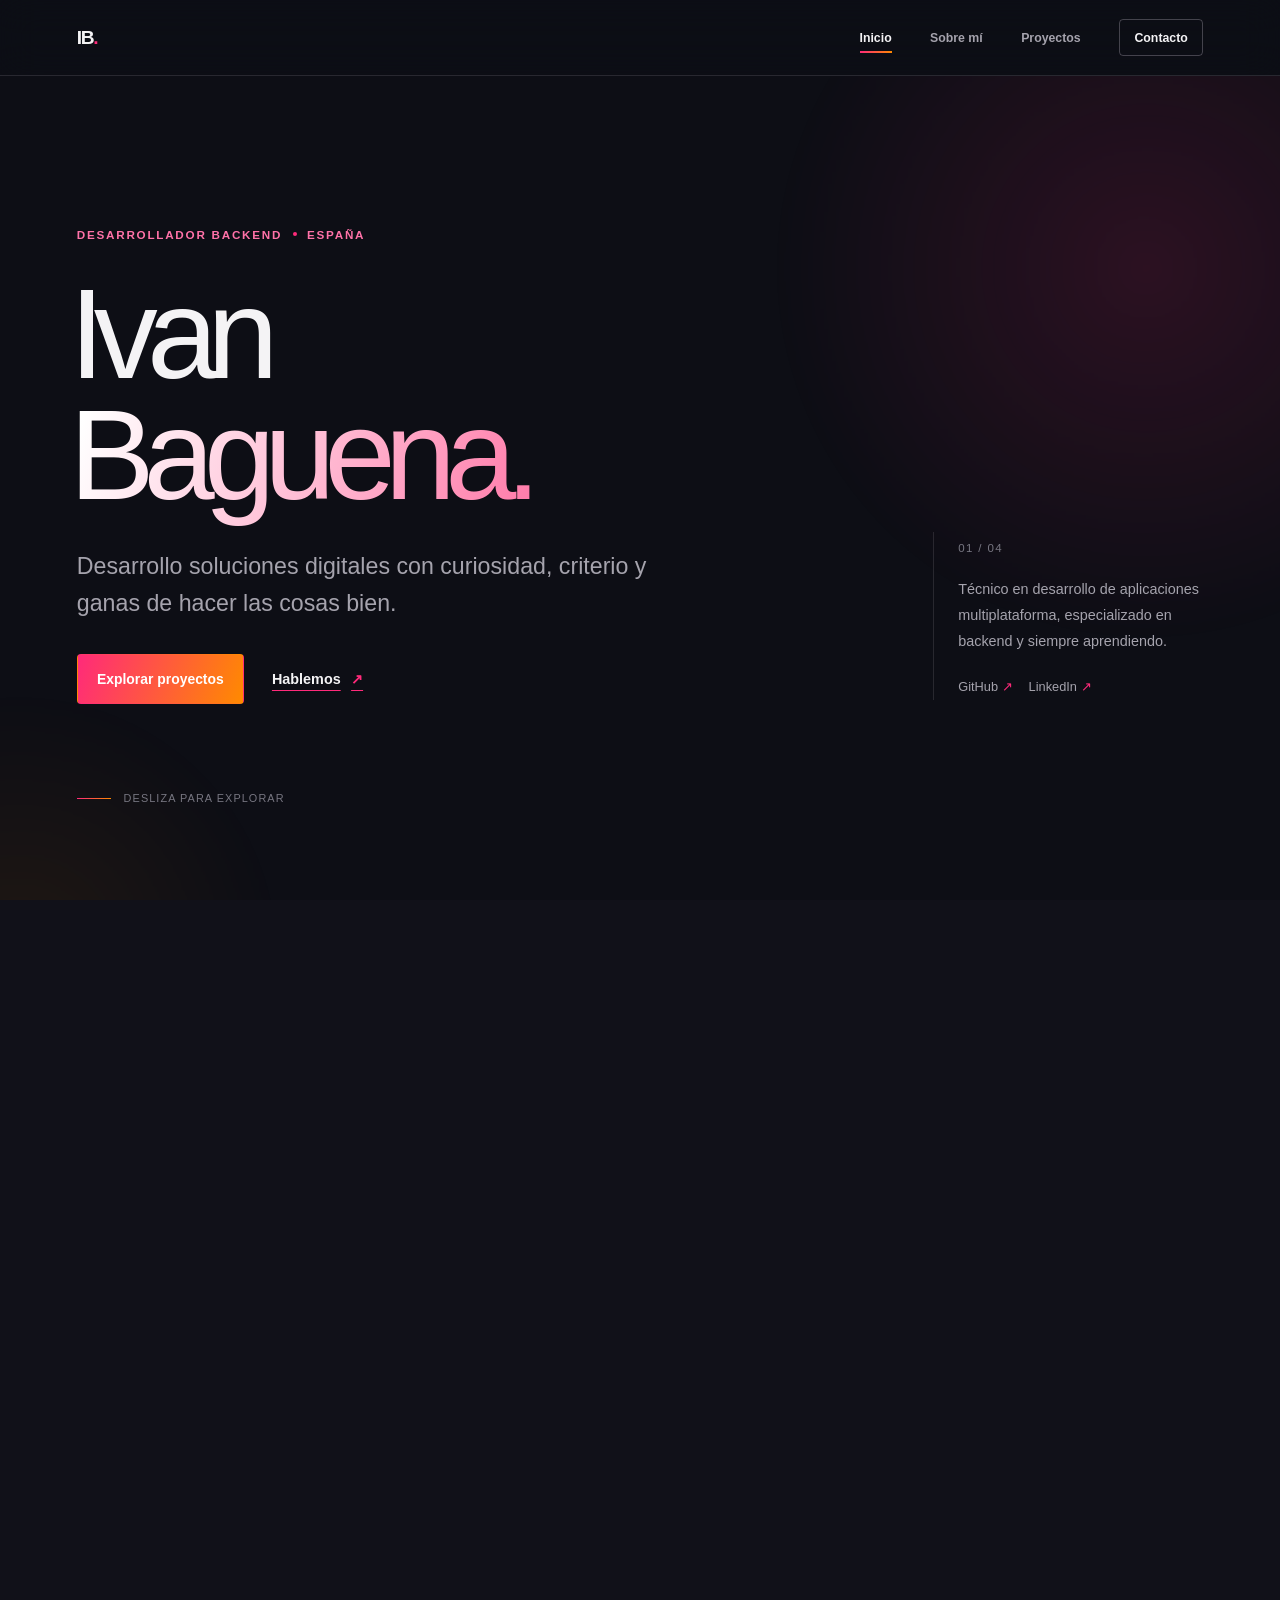
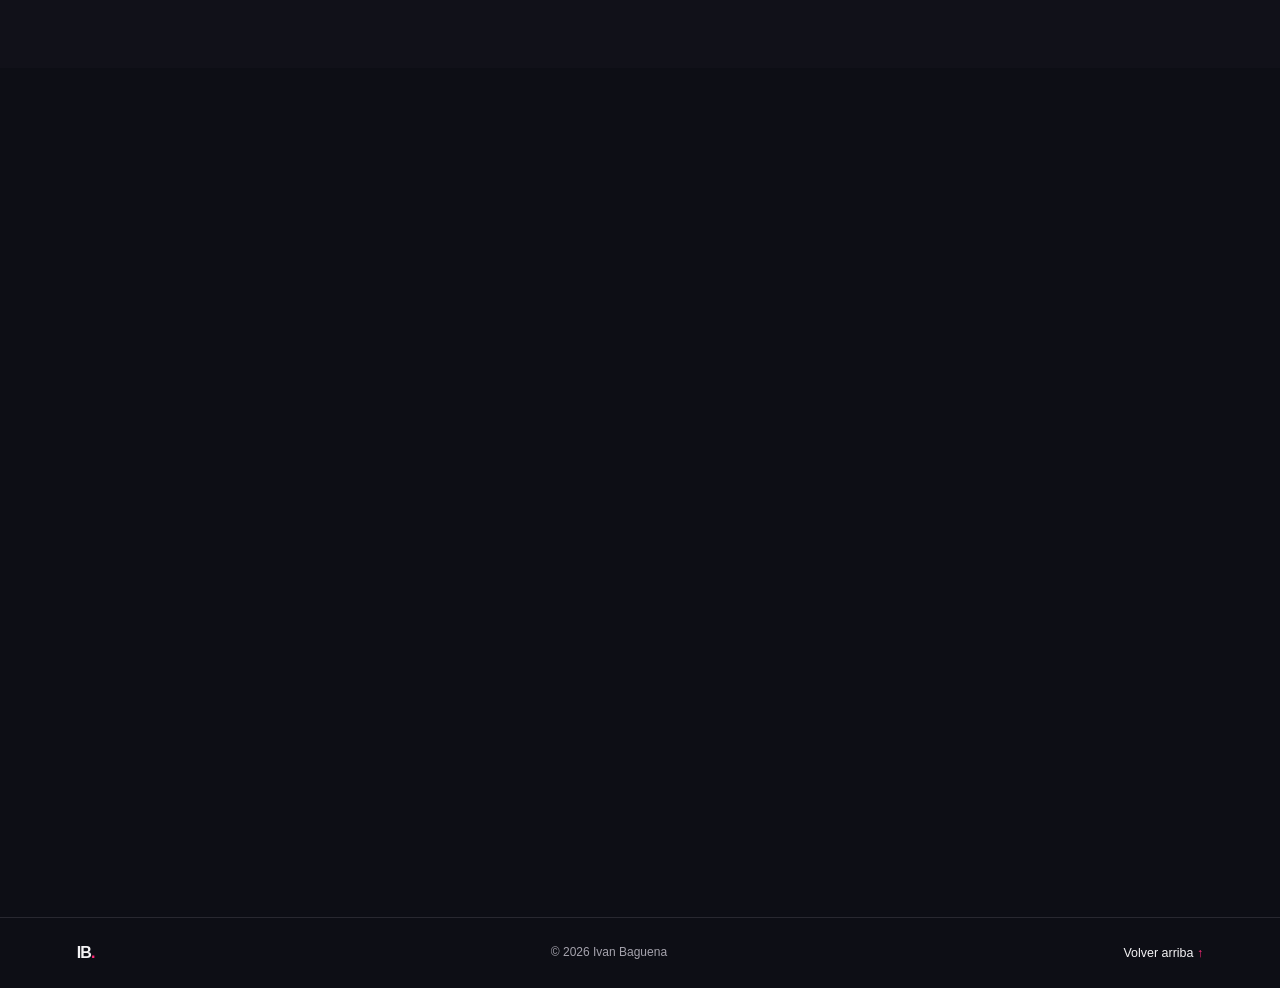
==== commit e3f76317: "Add carousels for projects and development areas Co-authored-by: Copilot <223556219+Copilot@users.no" ====
--- a/index.html
+++ b/index.html
@@ -12,6 +12,7 @@
     <link rel="stylesheet" href="css/styles.css" />
     <link rel="stylesheet" href="css/navbar.css" />
     <link rel="stylesheet" href="css/projectCards.css" />
+    <link rel="stylesheet" href="css/carousel.css" />
     <link
       rel="stylesheet"
       href="https://cdnjs.cloudflare.com/ajax/libs/font-awesome/6.5.1/css/all.min.css"
@@ -107,25 +108,40 @@
               plataformas.
             </p>
           </div>
-          <div class="expertise-grid">
-            <article class="expertise-card">
-              <span class="expertise-number">01</span>
-              <i class="fas fa-server" aria-hidden="true"></i>
-              <h3>Backend</h3>
-              <p>Servicios y lógica de aplicación con foco en claridad y fiabilidad.</p>
-            </article>
-            <article class="expertise-card">
-              <span class="expertise-number">02</span>
-              <i class="fas fa-laptop-code" aria-hidden="true"></i>
-              <h3>Desarrollo web</h3>
-              <p>Interfaces cuidadas, accesibles y adaptables a cada pantalla.</p>
-            </article>
-            <article class="expertise-card">
-              <span class="expertise-number">03</span>
-              <i class="fas fa-mobile-alt" aria-hidden="true"></i>
-              <h3>Multiplataforma</h3>
-              <p>Aplicaciones que llevan una misma idea a más dispositivos.</p>
-            </article>
+          <div class="carousel" data-carousel>
+            <div class="carousel-viewport" data-carousel-viewport role="region" aria-roledescription="carrusel" tabindex="0" aria-label="Áreas de desarrollo">
+              <div class="expertise-grid carousel-track">
+                <article class="expertise-card">
+                  <span class="expertise-number">01</span>
+                  <i class="fas fa-server" aria-hidden="true"></i>
+                  <h3>Backend</h3>
+                  <p>Servicios y lógica de aplicación con foco en claridad y fiabilidad.</p>
+                </article>
+                <article class="expertise-card">
+                  <span class="expertise-number">02</span>
+                  <i class="fas fa-laptop-code" aria-hidden="true"></i>
+                  <h3>Desarrollo web</h3>
+                  <p>Interfaces cuidadas, accesibles y adaptables a cada pantalla.</p>
+                </article>
+                <article class="expertise-card">
+                  <span class="expertise-number">03</span>
+                  <i class="fas fa-mobile-alt" aria-hidden="true"></i>
+                  <h3>Multiplataforma</h3>
+                  <p>Aplicaciones que llevan una misma idea a más dispositivos.</p>
+                </article>
+              </div>
+            </div>
+            <div class="carousel-controls">
+              <p class="carousel-status" data-carousel-status aria-live="polite"></p>
+              <div class="carousel-buttons">
+                <button class="carousel-button" type="button" data-carousel-prev aria-label="Área anterior" disabled>
+                  <span aria-hidden="true">←</span>
+                </button>
+                <button class="carousel-button" type="button" data-carousel-next aria-label="Área siguiente">
+                  <span aria-hidden="true">→</span>
+                </button>
+              </div>
+            </div>
           </div>
         </div>
       </section>
@@ -141,73 +157,88 @@
               Ver selección completa <span aria-hidden="true">↗</span>
             </a>
           </div>
-          <div class="project-grid">
-            <article class="project-tile">
-              <div class="project-tile-top">
-                <span>Aplicación multiplataforma</span>
-                <span class="project-arrow" aria-hidden="true">↗</span>
-              </div>
-              <h3>Eventide App</h3>
-              <p>
-                Aplicación Compose Multiplatform para Android, iOS, web y
-                escritorio, conectada al backend Eventide API.
-              </p>
-              <div class="project_tags" aria-label="Tecnologías">
-                <span>Kotlin</span>
-                <span>Compose</span>
-              </div>
-              <a
-                class="project-card-link"
-                href="https://github.com/IvaBagba/Eventide_App"
-                target="_blank"
-                rel="noopener noreferrer"
-                aria-label="Ver Eventide App en GitHub"
-              ></a>
-            </article>
-            <article class="project-tile">
-              <div class="project-tile-top">
-                <span>Servicios y backend</span>
-                <span class="project-arrow" aria-hidden="true">↗</span>
-              </div>
-              <h3>Eventide API</h3>
-              <p>
-                Proyecto backend Java que acompaña a la aplicación Eventide y
-                forma parte de mi proyecto final.
-              </p>
-              <div class="project_tags" aria-label="Tecnologías">
-                <span>Java</span>
-                <span>API</span>
-              </div>
-              <a
-                class="project-card-link"
-                href="https://github.com/IvaBagba/Eventide_Api"
-                target="_blank"
-                rel="noopener noreferrer"
-                aria-label="Ver Eventide API en GitHub"
-              ></a>
-            </article>
-            <article class="project-tile">
-              <div class="project-tile-top">
-                <span>Desarrollo backend</span>
-                <span class="project-arrow" aria-hidden="true">↗</span>
-              </div>
-              <h3>PokeCardApi</h3>
-              <p>
-                API desarrollada con Java y Spring Boot como proyecto
-                independiente.
-              </p>
-              <div class="project_tags" aria-label="Tecnologías">
-                <span>Java</span>
-                <span>Spring Boot</span>
-              </div>
-              <a
-                class="project-card-link"
-                href="https://github.com/IvaBagba/PokeCardApi"
-                target="_blank"
-                rel="noopener noreferrer"
-                aria-label="Ver PokeCardApi en GitHub"
-              ></a>
-            </article>
+          <div class="carousel" data-carousel>
+            <div class="carousel-viewport" data-carousel-viewport role="region" aria-roledescription="carrusel" tabindex="0" aria-label="Proyectos seleccionados">
+              <div class="project-grid carousel-track">
+                <article class="project-tile">
+                  <div class="project-tile-top">
+                    <span>Aplicación multiplataforma</span>
+                    <span class="project-arrow" aria-hidden="true">↗</span>
+                  </div>
+                  <h3>Eventide App</h3>
+                  <p>
+                    Aplicación Compose Multiplatform para Android, iOS, web y
+                    escritorio, conectada al backend Eventide API.
+                  </p>
+                  <div class="project_tags" aria-label="Tecnologías">
+                    <span>Kotlin</span>
+                    <span>Compose</span>
+                  </div>
+                  <a
+                    class="project-card-link"
+                    href="https://github.com/IvaBagba/Eventide_App"
+                    target="_blank"
+                    rel="noopener noreferrer"
+                    aria-label="Ver Eventide App en GitHub"
+                  ></a>
+                </article>
+                <article class="project-tile">
+                  <div class="project-tile-top">
+                    <span>Servicios y backend</span>
+                    <span class="project-arrow" aria-hidden="true">↗</span>
+                  </div>
+                  <h3>Eventide API</h3>
+                  <p>
+                    Proyecto backend Java que acompaña a la aplicación Eventide y
+                    forma parte de mi proyecto final.
+                  </p>
+                  <div class="project_tags" aria-label="Tecnologías">
+                    <span>Java</span>
+                    <span>API</span>
+                  </div>
+                  <a
+                    class="project-card-link"
+                    href="https://github.com/IvaBagba/Eventide_Api"
+                    target="_blank"
+                    rel="noopener noreferrer"
+                    aria-label="Ver Eventide API en GitHub"
+                  ></a>
+                </article>
+                <article class="project-tile">
+                  <div class="project-tile-top">
+                    <span>Desarrollo backend</span>
+                    <span class="project-arrow" aria-hidden="true">↗</span>
+                  </div>
+                  <h3>PokeCardApi</h3>
+                  <p>
+                    API desarrollada con Java y Spring Boot como proyecto
+                    independiente.
+                  </p>
+                  <div class="project_tags" aria-label="Tecnologías">
+                    <span>Java</span>
+                    <span>Spring Boot</span>
+                  </div>
+                  <a
+                    class="project-card-link"
+                    href="https://github.com/IvaBagba/PokeCardApi"
+                    target="_blank"
+                    rel="noopener noreferrer"
+                    aria-label="Ver PokeCardApi en GitHub"
+                  ></a>
+                </article>
+              </div>
+            </div>
+            <div class="carousel-controls">
+              <p class="carousel-status" data-carousel-status aria-live="polite"></p>
+              <div class="carousel-buttons">
+                <button class="carousel-button" type="button" data-carousel-prev aria-label="Proyecto anterior" disabled>
+                  <span aria-hidden="true">←</span>
+                </button>
+                <button class="carousel-button" type="button" data-carousel-next aria-label="Proyecto siguiente">
+                  <span aria-hidden="true">→</span>
+                </button>
+              </div>
+            </div>
           </div>
         </div>
       </section>
--- a/css/styles.css
+++ b/css/styles.css
@@ -360,20 +360,17 @@
 }
 
 .expertise-grid {
-  border-top: 1px solid var(--line-color);
-  display: grid;
-  grid-template-columns: repeat(3, minmax(0, 1fr));
+  display: flex;
 }
 
 .expertise-card {
-  min-height: 245px;
-  padding: 1.5rem 1.5rem 1rem 0;
+  background: linear-gradient(155deg, rgba(255, 255, 255, 0.045), rgba(255, 255, 255, 0.012));
+  border: 1px solid var(--line-color);
+  border-radius: 6px;
+  flex: 0 0 min(480px, 82vw);
+  min-height: 270px;
+  padding: 1.4rem;
   position: relative;
-}
-
-.expertise-card + .expertise-card {
-  border-left: 1px solid var(--line-color);
-  padding-left: 1.5rem;
 }
 
 .expertise-number {
@@ -386,7 +383,7 @@
   color: var(--gta-orange);
   display: block;
   font-size: 1.2rem;
-  margin: 2.4rem 0 1.2rem;
+  margin: 3rem 0 1.4rem;
 }
 
 .expertise-card h3 {
@@ -634,15 +631,11 @@
 
 :is(.expertise-grid, .project-grid) > * {
   opacity: 0;
-  transform: translate3d(0, 26px, 0);
-  transition:
-    opacity 900ms ease,
-    transform 1100ms cubic-bezier(0.16, 1, 0.3, 1);
+  transition: opacity 900ms ease;
 }
 
 [data-reveal].is-visible :is(.expertise-grid, .project-grid) > * {
   opacity: 1;
-  transform: translate3d(0, 0, 0);
 }
 
 :is(.expertise-grid, .project-grid) > :nth-child(2) {
@@ -659,6 +652,7 @@
     background-color 550ms ease,
     border-color 550ms ease,
     box-shadow 550ms ease,
+    opacity 900ms ease,
     transform 650ms cubic-bezier(0.2, 0.75, 0.25, 1);
 }
 
@@ -724,23 +718,14 @@
     padding-top: 0;
   }
 
-  .expertise-grid {
-    grid-template-columns: 1fr;
-  }
-
   .expertise-card {
     min-height: auto;
-    padding: 1.4rem 0;
-  }
-
-  .expertise-card + .expertise-card {
-    border-left: 0;
-    border-top: 1px solid var(--line-color);
-    padding-left: 0;
+    min-height: 230px;
+    padding: 1.25rem;
   }
 
   .expertise-card i {
-    margin: 1.5rem 0 0.75rem;
+    margin: 2.3rem 0 0.75rem;
   }
 
   .section-heading {
@@ -813,6 +798,5 @@
 
   :is(.expertise-grid, .project-grid) > * {
     opacity: 1;
-    transform: none;
-  }
-}
+  }
+}
--- a/css/projectCards.css
+++ b/css/projectCards.css
@@ -1,7 +1,6 @@
 .project-grid {
-  display: grid;
+  display: flex;
   gap: 1rem;
-  grid-template-columns: repeat(3, minmax(0, 1fr));
 }
 
 .project-tile {
@@ -11,12 +10,13 @@
   display: flex;
   flex-direction: column;
   min-height: 300px;
-  min-width: 0;
+  flex: 0 0 min(580px, 86vw);
   padding: 1.4rem;
   position: relative;
   transition:
     background-color 550ms ease,
     border-color 550ms ease,
+    opacity 900ms ease,
     box-shadow 550ms ease,
     transform 650ms cubic-bezier(0.2, 0.75, 0.25, 1);
 }
@@ -99,25 +99,7 @@
   outline: none;
 }
 
-@media (max-width: 900px) {
-  .project-grid {
-    grid-template-columns: repeat(2, minmax(0, 1fr));
-  }
-
-  .project-tile:last-child:nth-child(odd) {
-    grid-column: 1 / -1;
-  }
-}
-
 @media (max-width: 600px) {
-  .project-grid {
-    grid-template-columns: 1fr;
-  }
-
-  .project-tile:last-child:nth-child(odd) {
-    grid-column: auto;
-  }
-
   .project-tile {
     min-height: 265px;
   }
--- a/css/carousel.css
+++ b/css/carousel.css
@@ -0,0 +1,99 @@
+.carousel {
+  min-width: 0;
+}
+
+.carousel-viewport {
+  max-width: 700px;
+  overflow-x: auto;
+  overscroll-behavior-inline: contain;
+  scrollbar-width: none;
+  scroll-snap-type: x mandatory;
+  scroll-behavior: smooth;
+  touch-action: pan-x pan-y;
+  -webkit-overflow-scrolling: touch;
+}
+
+.carousel-viewport::-webkit-scrollbar {
+  display: none;
+}
+
+.carousel-track {
+  gap: 1rem;
+  padding: 0.25rem 0 1rem;
+  width: max-content;
+}
+
+.project-grid {
+  gap: 1rem;
+}
+
+.projects-section .carousel-viewport {
+  max-width: 820px;
+}
+
+.carousel-track > * {
+  scroll-snap-align: start;
+}
+
+.carousel-controls {
+  align-items: center;
+  display: flex;
+  justify-content: space-between;
+  margin-top: 1.1rem;
+}
+
+.carousel-status {
+  color: var(--subtle-color);
+  font-size: 0.75rem;
+  font-variant-numeric: tabular-nums;
+  margin: 0;
+}
+
+.carousel-buttons {
+  display: flex;
+  gap: 0.6rem;
+}
+
+.carousel-button {
+  align-items: center;
+  background: transparent;
+  border: 1px solid var(--line-color);
+  border-radius: 50%;
+  color: var(--text-color);
+  cursor: pointer;
+  display: inline-flex;
+  font: inherit;
+  height: 42px;
+  justify-content: center;
+  transition:
+    background-color 350ms ease,
+    border-color 350ms ease,
+    color 350ms ease,
+    opacity 350ms ease,
+    transform 450ms cubic-bezier(0.2, 0.75, 0.25, 1);
+  width: 42px;
+}
+
+.carousel-button:not(:disabled):hover {
+  background: var(--accent-gradient);
+  border-color: transparent;
+  color: #fff;
+  transform: translateY(-2px);
+}
+
+.carousel-button:disabled {
+  cursor: default;
+  opacity: 0.35;
+}
+
+.carousel-button:focus-visible,
+.carousel-viewport:focus-visible {
+  outline: 2px solid var(--gta-pink);
+  outline-offset: 4px;
+}
+
+@media (prefers-reduced-motion: reduce) {
+  .carousel-viewport {
+    scroll-behavior: auto;
+  }
+}
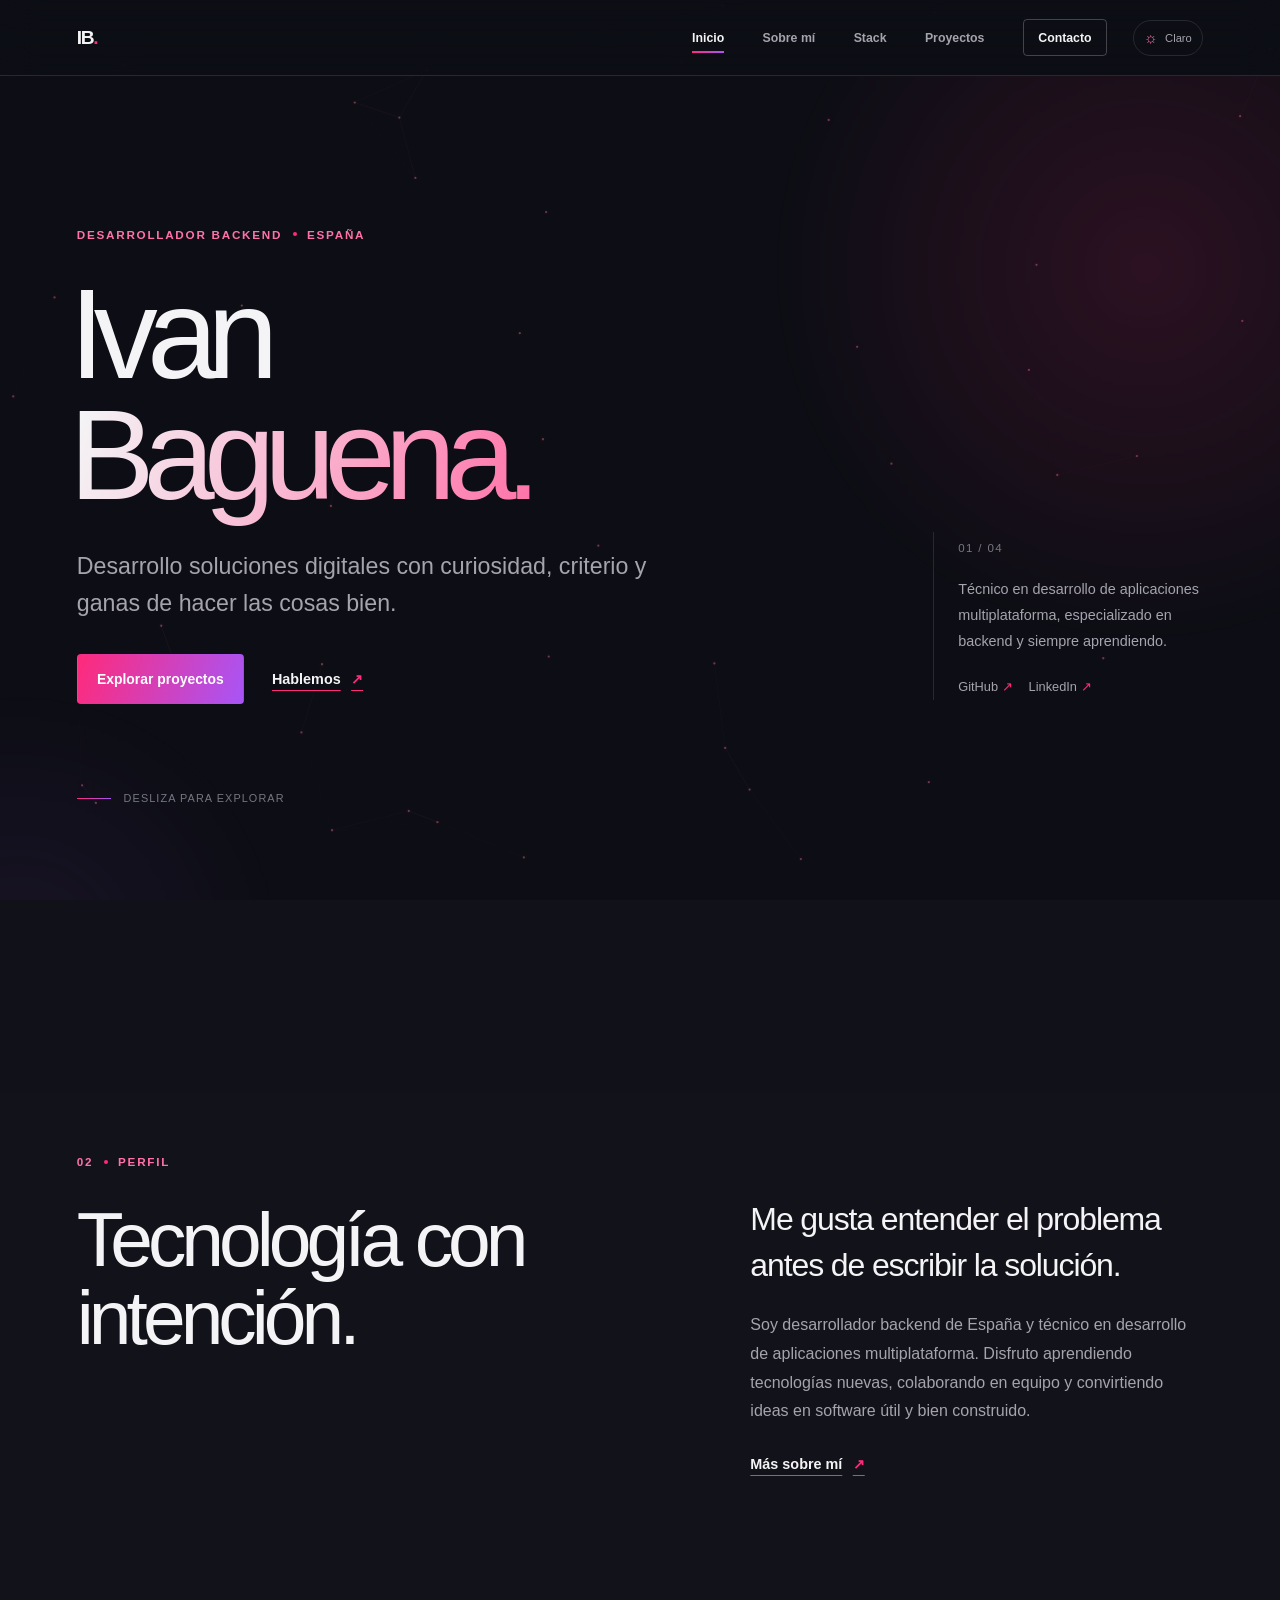
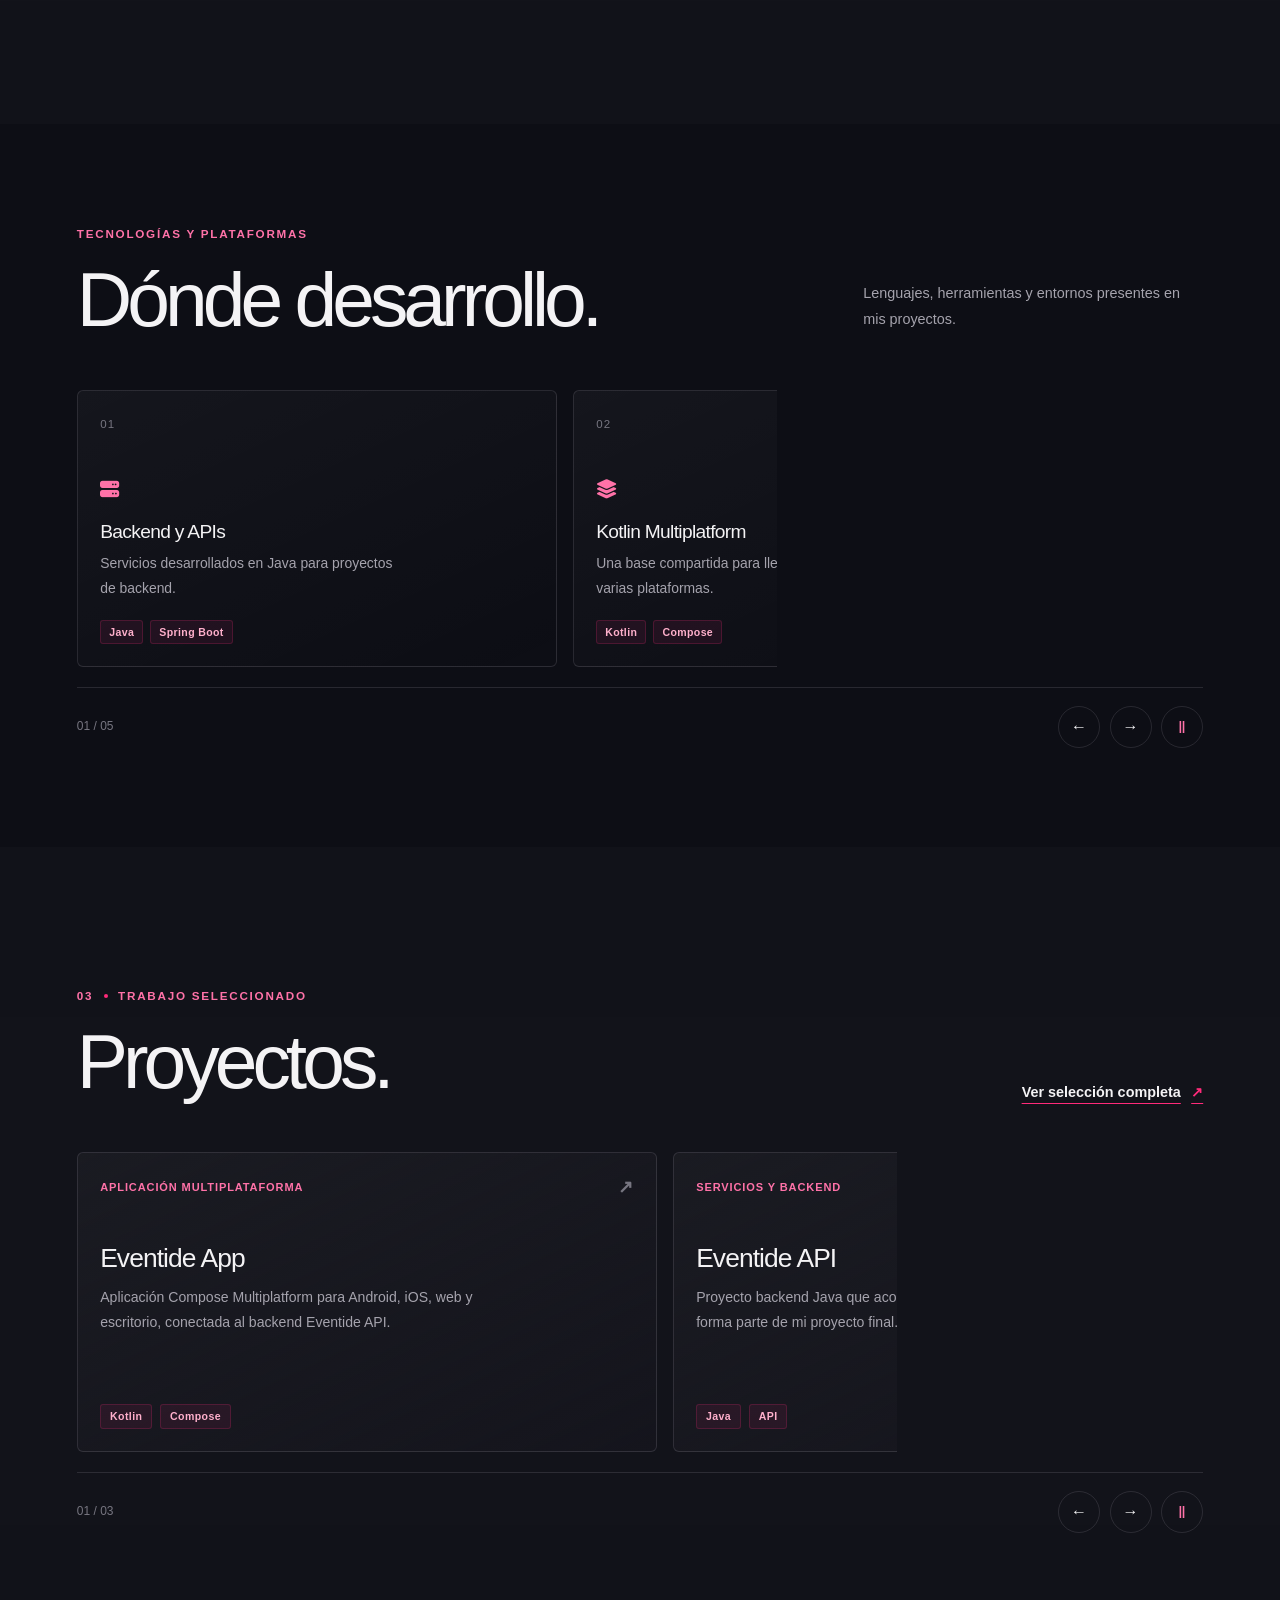
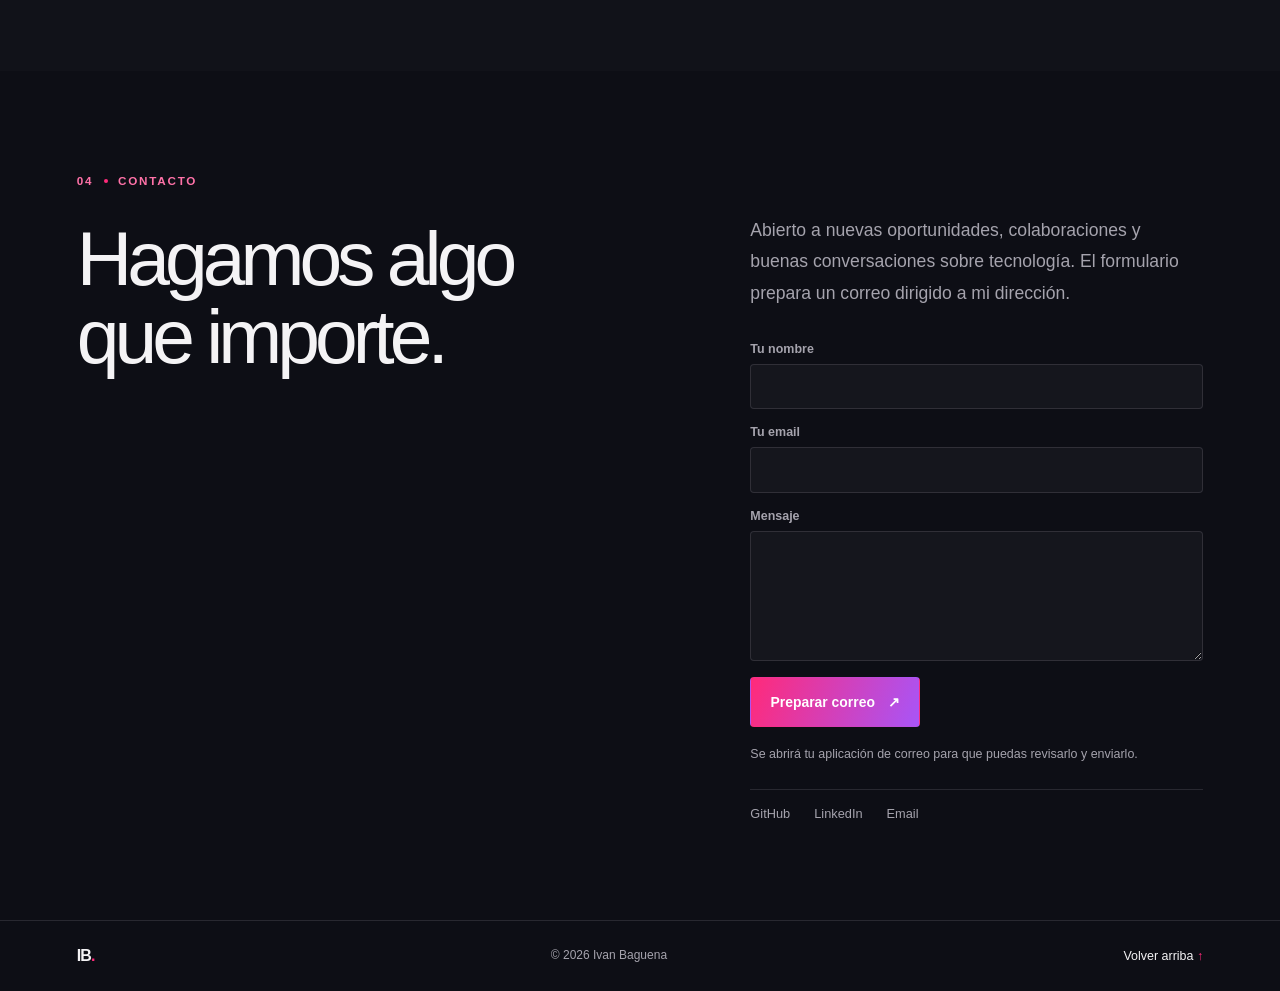
==== commit bb9644f6: "Polish portfolio themes, background and autoplay carousels Co-authored-by: Copilot <223556219+Copilo" ====
--- a/index.html
+++ b/index.html
@@ -9,6 +9,7 @@
     />
     <meta name="theme-color" content="#0d0e15" />
     <title>Ivan Baguena | Desarrollador backend</title>
+    <script src="js/theme.js"></script>
     <link rel="stylesheet" href="css/styles.css" />
     <link rel="stylesheet" href="css/navbar.css" />
     <link rel="stylesheet" href="css/projectCards.css" />
@@ -22,14 +23,22 @@
     />
   </head>
   <body>
+    <canvas class="background-network" data-network aria-hidden="true"></canvas>
     <header class="site-header">
       <nav class="mainNav" aria-label="Navegación principal">
         <a class="brand-mark" href="#inicio" aria-label="Ivan Baguena, inicio">IB<span>.</span></a>
-        <div class="nav-links">
-          <a href="#inicio" aria-current="location">Inicio</a>
-          <a href="#sobre-mi">Sobre mí</a>
-          <a href="#proyectos">Proyectos</a>
-          <a class="nav-contact" href="#contacto">Contacto</a>
+        <div class="header-tools">
+          <div class="nav-links">
+            <a href="#inicio" aria-current="location">Inicio</a>
+            <a href="#sobre-mi">Sobre mí</a>
+            <a href="#enfoque">Stack</a>
+            <a href="#proyectos">Proyectos</a>
+            <a class="nav-contact" href="#contacto">Contacto</a>
+          </div>
+          <button class="theme-toggle" type="button" data-theme-toggle aria-label="Cambiar a modo claro" title="Cambiar a modo claro">
+            <span data-theme-icon aria-hidden="true">☼</span>
+            <span data-theme-label>Claro</span>
+          </button>
         </div>
       </nav>
     </header>
@@ -100,12 +109,11 @@
         <div class="section-inner" data-reveal>
           <div class="section-heading">
             <div>
-              <p class="eyebrow">Mi enfoque</p>
-              <h2 id="expertise-title">De la idea al producto.</h2>
+              <p class="eyebrow">Tecnologías y plataformas</p>
+              <h2 id="expertise-title">Dónde desarrollo.</h2>
             </div>
             <p class="section-note">
-              Una base versátil para construir experiencias útiles en distintas
-              plataformas.
+              Lenguajes, herramientas y entornos presentes en mis proyectos.
             </p>
           </div>
           <div class="carousel" data-carousel>
@@ -114,31 +122,68 @@
                 <article class="expertise-card">
                   <span class="expertise-number">01</span>
                   <i class="fas fa-server" aria-hidden="true"></i>
-                  <h3>Backend</h3>
-                  <p>Servicios y lógica de aplicación con foco en claridad y fiabilidad.</p>
+                  <h3>Backend y APIs</h3>
+                  <p>Servicios desarrollados en Java para proyectos de backend.</p>
+                  <div class="expertise-tags" aria-label="Tecnologías">
+                    <span>Java</span>
+                    <span>Spring Boot</span>
+                  </div>
                 </article>
                 <article class="expertise-card">
                   <span class="expertise-number">02</span>
-                  <i class="fas fa-laptop-code" aria-hidden="true"></i>
-                  <h3>Desarrollo web</h3>
-                  <p>Interfaces cuidadas, accesibles y adaptables a cada pantalla.</p>
+                  <i class="fas fa-layer-group" aria-hidden="true"></i>
+                  <h3>Kotlin Multiplatform</h3>
+                  <p>Una base compartida para llevar aplicaciones a varias plataformas.</p>
+                  <div class="expertise-tags" aria-label="Tecnologías">
+                    <span>Kotlin</span>
+                    <span>Compose</span>
+                  </div>
                 </article>
                 <article class="expertise-card">
                   <span class="expertise-number">03</span>
                   <i class="fas fa-mobile-alt" aria-hidden="true"></i>
-                  <h3>Multiplataforma</h3>
-                  <p>Aplicaciones que llevan una misma idea a más dispositivos.</p>
-                </article>
-              </div>
-            </div>
+                  <h3>Android e iOS</h3>
+                  <p>Aplicaciones móviles creadas con Compose Multiplatform.</p>
+                  <div class="expertise-tags" aria-label="Plataformas">
+                    <span>Android</span>
+                    <span>iOS</span>
+                  </div>
+                </article>
+                <article class="expertise-card">
+                  <span class="expertise-number">04</span>
+                  <i class="fas fa-globe" aria-hidden="true"></i>
+                  <h3>Web</h3>
+                  <p>Desarrollo de interfaces web y experiencias multiplataforma.</p>
+                  <div class="expertise-tags" aria-label="Tecnologías">
+                    <span>HTML</span>
+                    <span>CSS</span>
+                    <span>Web</span>
+                  </div>
+                </article>
+                <article class="expertise-card">
+                  <span class="expertise-number">05</span>
+                  <i class="fas fa-desktop" aria-hidden="true"></i>
+                  <h3>Escritorio</h3>
+                  <p>Aplicaciones Compose Multiplatform para escritorio JVM.</p>
+                  <div class="expertise-tags" aria-label="Plataformas">
+                    <span>Desktop</span>
+                    <span>JVM</span>
+                  </div>
+                </article>
+              </div>
+            </div>
+            <div class="carousel-progress" aria-hidden="true"><span></span></div>
             <div class="carousel-controls">
-              <p class="carousel-status" data-carousel-status aria-live="polite"></p>
+              <p class="carousel-status" data-carousel-status aria-live="off"></p>
               <div class="carousel-buttons">
-                <button class="carousel-button" type="button" data-carousel-prev aria-label="Área anterior" disabled>
+                <button class="carousel-button" type="button" data-carousel-prev aria-label="Área anterior">
                   <span aria-hidden="true">←</span>
                 </button>
                 <button class="carousel-button" type="button" data-carousel-next aria-label="Área siguiente">
                   <span aria-hidden="true">→</span>
+                </button>
+                <button class="carousel-button carousel-play" type="button" data-carousel-toggle aria-label="Pausar carrusel" title="Pausar carrusel">
+                  <span data-carousel-toggle-icon aria-hidden="true">Ⅱ</span>
                 </button>
               </div>
             </div>
@@ -228,14 +273,18 @@
                 </article>
               </div>
             </div>
+            <div class="carousel-progress" aria-hidden="true"><span></span></div>
             <div class="carousel-controls">
-              <p class="carousel-status" data-carousel-status aria-live="polite"></p>
+              <p class="carousel-status" data-carousel-status aria-live="off"></p>
               <div class="carousel-buttons">
-                <button class="carousel-button" type="button" data-carousel-prev aria-label="Proyecto anterior" disabled>
+                <button class="carousel-button" type="button" data-carousel-prev aria-label="Proyecto anterior">
                   <span aria-hidden="true">←</span>
                 </button>
                 <button class="carousel-button" type="button" data-carousel-next aria-label="Proyecto siguiente">
                   <span aria-hidden="true">→</span>
+                </button>
+                <button class="carousel-button carousel-play" type="button" data-carousel-toggle aria-label="Pausar carrusel" title="Pausar carrusel">
+                  <span data-carousel-toggle-icon aria-hidden="true">Ⅱ</span>
                 </button>
               </div>
             </div>
@@ -301,6 +350,7 @@
       <p>&copy; 2026 Ivan Baguena</p>
       <a href="#inicio">Volver arriba <span aria-hidden="true">↑</span></a>
     </footer>
+    <script src="js/background.js" defer></script>
     <script src="js/script.js" defer></script>
   </body>
 </html>
--- a/css/styles.css
+++ b/css/styles.css
@@ -2,18 +2,48 @@
   color-scheme: dark;
   --bg-color: #0d0e15;
   --surface-color: #15151d;
-  --surface-raised: #1b1b25;
   --text-color: #f4f3f5;
   --muted-color: #a5a3ad;
   --subtle-color: #777681;
   --gta-pink: #ff2a7a;
-  --gta-orange: #ff8a00;
   --accent-color: #ff2a7a;
   --accent-strong: #ff72a8;
-  --accent-gradient: linear-gradient(110deg, #ff2a7a, #ff8a00);
+  --accent-gradient: linear-gradient(110deg, #ff2a7a, #a855f7);
+  --header-background: rgba(13, 14, 21, 0.86);
+  --section-background: rgba(255, 255, 255, 0.018);
+  --card-background: rgba(255, 255, 255, 0.035);
+  --tag-color: #ffb0cc;
+  --tag-background: rgba(255, 42, 122, 0.08);
+  --tag-border: rgba(255, 42, 122, 0.19);
+  --field-background: rgba(255, 255, 255, 0.035);
+  --field-focus-background: rgba(255, 42, 122, 0.045);
+  --network-dot: rgba(255, 114, 168, 0.55);
+  --network-line: rgba(255, 114, 168, 0.13);
   --line-color: rgba(235, 228, 242, 0.12);
   --page-width: 1200px;
   --header-height: 76px;
+}
+
+:root[data-theme="light"] {
+  color-scheme: light;
+  --bg-color: #f7f5f8;
+  --surface-color: #fff;
+  --text-color: #211923;
+  --muted-color: #5e5662;
+  --subtle-color: #827985;
+  --accent-strong: #9d174d;
+  --accent-gradient: linear-gradient(110deg, #c2185b, #6d28d9);
+  --header-background: rgba(247, 245, 248, 0.9);
+  --section-background: rgba(81, 43, 77, 0.035);
+  --card-background: rgba(255, 255, 255, 0.62);
+  --tag-color: #8c174b;
+  --tag-background: rgba(194, 24, 91, 0.08);
+  --tag-border: rgba(194, 24, 91, 0.2);
+  --field-background: rgba(255, 255, 255, 0.72);
+  --field-focus-background: rgba(255, 42, 122, 0.055);
+  --network-dot: rgba(194, 24, 91, 0.42);
+  --network-line: rgba(194, 24, 91, 0.12);
+  --line-color: rgba(50, 30, 55, 0.15);
 }
 
 * {
@@ -34,6 +64,23 @@
   -webkit-font-smoothing: antialiased;
 }
 
+.background-network {
+  height: 100%;
+  inset: 0;
+  pointer-events: none;
+  position: fixed;
+  width: 100%;
+  z-index: 0;
+}
+
+.site-header,
+.one-page,
+.page-content,
+footer {
+  position: relative;
+  z-index: 1;
+}
+
 body,
 a {
   color: var(--text-color);
@@ -71,7 +118,7 @@
 }
 
 h1 span {
-  background: linear-gradient(110deg, #fff 5%, #ff7aa9 100%);
+  background: linear-gradient(110deg, var(--text-color) 5%, var(--accent-strong) 100%);
   background-clip: text;
   -webkit-background-clip: text;
   -webkit-text-fill-color: transparent;
@@ -108,7 +155,7 @@
 }
 
 .page-section:nth-child(even) {
-  background: #111119;
+  background: var(--section-background);
 }
 
 .section-inner {
@@ -119,7 +166,7 @@
 
 .eyebrow {
   align-items: center;
-  color: #ff72a8;
+  color: var(--accent-strong);
   display: flex;
   font-size: 0.73rem;
   font-weight: 700;
@@ -165,7 +212,7 @@
 
 .hero-section::after {
   animation: ambient-float 16s ease-in-out -6s infinite alternate-reverse;
-  background: radial-gradient(circle, rgba(255, 138, 0, 0.08), transparent 68%);
+  background: radial-gradient(circle, rgba(168, 85, 247, 0.08), transparent 68%);
   bottom: -40%;
   height: min(48vw, 550px);
   left: -20%;
@@ -234,7 +281,7 @@
 }
 
 .button-primary:hover {
-  background: linear-gradient(110deg, #ff5b96, #ffa22e);
+  background: linear-gradient(110deg, #ff5b96, #bf70ff);
   color: #fff;
 }
 
@@ -364,7 +411,7 @@
 }
 
 .expertise-card {
-  background: linear-gradient(155deg, rgba(255, 255, 255, 0.045), rgba(255, 255, 255, 0.012));
+  background: linear-gradient(155deg, var(--card-background), transparent);
   border: 1px solid var(--line-color);
   border-radius: 6px;
   flex: 0 0 min(480px, 82vw);
@@ -380,7 +427,7 @@
 }
 
 .expertise-card i {
-  color: var(--gta-orange);
+  color: var(--accent-strong);
   display: block;
   font-size: 1.2rem;
   margin: 3rem 0 1.4rem;
@@ -395,6 +442,24 @@
   font-size: 0.87rem;
   margin-bottom: 0;
   max-width: 300px;
+}
+
+.expertise-tags {
+  display: flex;
+  flex-wrap: wrap;
+  gap: 0.45rem;
+  margin-top: 1.15rem;
+}
+
+.expertise-tags span {
+  background: var(--tag-background);
+  border: 1px solid var(--tag-border);
+  border-radius: 3px;
+  color: var(--tag-color);
+  font-size: 0.66rem;
+  font-weight: 600;
+  letter-spacing: 0.035em;
+  padding: 0.32rem 0.5rem;
 }
 
 .contact-section {
@@ -431,7 +496,7 @@
 
 .form-field input,
 .form-field textarea {
-  background: rgba(255, 255, 255, 0.035);
+  background: var(--field-background);
   border: 1px solid var(--line-color);
   border-radius: 4px;
   color: var(--text-color);
@@ -452,7 +517,7 @@
 
 .form-field input:focus,
 .form-field textarea:focus {
-  background: rgba(255, 42, 122, 0.045);
+  background: var(--field-focus-background);
   border-color: rgba(255, 42, 122, 0.65);
   box-shadow: 0 0 0 3px rgba(255, 42, 122, 0.1);
 }
@@ -543,11 +608,31 @@
 }
 
 .content-panel a {
-  color: #ff72a8;
+  color: var(--accent-strong);
 }
 
 .page-action {
+  align-items: center;
+  background: var(--accent-gradient);
+  border: 1px solid transparent;
+  border-radius: 4px;
+  color: #fff;
+  display: inline-flex;
+  font-size: 0.85rem;
+  font-weight: 650;
+  justify-content: center;
+  min-height: 48px;
   margin-top: 2rem;
+  padding: 0.75rem 1.1rem;
+  text-decoration: none;
+  transition:
+    box-shadow 400ms ease,
+    transform 450ms ease;
+}
+
+.page-action:hover {
+  box-shadow: 0 8px 30px rgba(255, 42, 122, 0.18);
+  transform: translateY(-2px);
 }
 
 .contact-list {
@@ -572,11 +657,26 @@
 }
 
 .contact-label {
-  color: var(--gta-orange);
+  color: var(--accent-strong);
   font-size: 0.8rem;
   font-weight: 700;
   letter-spacing: 0.1em;
   text-transform: uppercase;
+}
+
+.page-content h1 span {
+  background: linear-gradient(110deg, var(--text-color) 5%, var(--accent-strong) 100%);
+  background-clip: text;
+  -webkit-background-clip: text;
+  -webkit-text-fill-color: transparent;
+}
+
+.page-content h1 {
+  color: var(--text-color);
+}
+
+.page-content .eyebrow {
+  color: var(--accent-strong);
 }
 
 .page-content + footer,
@@ -719,7 +819,6 @@
   }
 
   .expertise-card {
-    min-height: auto;
     min-height: 230px;
     padding: 1.25rem;
   }
@@ -738,6 +837,14 @@
 @media (max-width: 520px) {
   h1 {
     font-size: clamp(3.8rem, 17vw, 5.8rem);
+  }
+
+  @media (prefers-reduced-motion: reduce) {
+    .hero-section::before,
+    .hero-section::after,
+    .scroll-line {
+      animation: none;
+    }
   }
 
   h2 {
--- a/css/navbar.css
+++ b/css/navbar.css
@@ -1,7 +1,7 @@
 .site-header {
   -webkit-backdrop-filter: blur(18px);
   backdrop-filter: blur(18px);
-  background: rgba(13, 14, 21, 0.86);
+  background: var(--header-background);
   border-bottom: 1px solid var(--line-color);
   height: var(--header-height);
   position: sticky;
@@ -33,7 +33,13 @@
 }
 
 .brand-mark:hover span {
-  color: var(--gta-orange);
+  color: var(--accent-strong);
+}
+
+.header-tools {
+  align-items: center;
+  display: flex;
+  gap: clamp(0.75rem, 2vw, 1.6rem);
 }
 
 .nav-links {
@@ -52,11 +58,13 @@
 }
 
 .nav-links a:hover,
-.nav-links a[aria-current="location"] {
-  color: var(--text-color);
-}
-
-.nav-links a[aria-current="location"]::after {
+.nav-links a[aria-current="location"],
+.nav-links a[aria-current="page"] {
+  color: var(--text-color);
+}
+
+.nav-links a[aria-current="location"]::after,
+.nav-links a[aria-current="page"]::after {
   background: var(--accent-gradient);
   bottom: -0.55rem;
   content: "";
@@ -80,6 +88,40 @@
   color: #fff;
 }
 
+.theme-toggle {
+  align-items: center;
+  background: transparent;
+  border: 1px solid var(--line-color);
+  border-radius: 999px;
+  color: var(--muted-color);
+  cursor: pointer;
+  display: inline-flex;
+  font: inherit;
+  font-size: 0.7rem;
+  gap: 0.45rem;
+  justify-content: center;
+  min-height: 36px;
+  padding: 0.35rem 0.65rem;
+  transition:
+    background-color 350ms ease,
+    border-color 350ms ease,
+    color 350ms ease,
+    transform 450ms cubic-bezier(0.2, 0.75, 0.25, 1);
+}
+
+.theme-toggle:hover {
+  background: var(--card-background);
+  border-color: var(--accent-color);
+  color: var(--text-color);
+  transform: translateY(-1px);
+}
+
+.theme-toggle [data-theme-icon] {
+  color: var(--accent-strong);
+  font-size: 0.95rem;
+  line-height: 1;
+}
+
 @keyframes nav-underline-in {
   from {
     opacity: 0;
@@ -104,8 +146,12 @@
     padding: 0 1rem;
   }
 
+  .header-tools {
+    gap: 0.55rem;
+  }
+
   .nav-links {
-    gap: 0.85rem;
+    gap: 0.65rem;
   }
 
   .nav-links a {
@@ -115,14 +161,42 @@
   .nav-links .nav-contact {
     padding: 0.55rem 0.65rem;
   }
+
+  .theme-toggle {
+    height: 32px;
+    min-height: 32px;
+    padding: 0.3rem 0.45rem;
+  }
 }
 
 @media (max-width: 370px) {
+  .mainNav {
+    gap: 0.4rem;
+    padding: 0 0.65rem;
+  }
+
+  .header-tools {
+    gap: 0.4rem;
+  }
+
   .nav-links {
-    gap: 0.55rem;
+    gap: 0.4rem;
   }
 
   .nav-links a {
-    font-size: 0.62rem;
-  }
-}
+    font-size: 0.58rem;
+  }
+
+  .nav-links .nav-contact {
+    padding: 0.45rem 0.4rem;
+  }
+
+  .theme-toggle {
+    gap: 0;
+    width: 30px;
+  }
+
+  .theme-toggle [data-theme-label] {
+    display: none;
+  }
+}
--- a/css/projectCards.css
+++ b/css/projectCards.css
@@ -4,7 +4,7 @@
 }
 
 .project-tile {
-  background: linear-gradient(155deg, rgba(255, 255, 255, 0.045), rgba(255, 255, 255, 0.012));
+  background: linear-gradient(155deg, var(--card-background), var(--surface-color));
   border: 1px solid var(--line-color);
   border-radius: 6px;
   display: flex;
@@ -30,7 +30,7 @@
 
 .project-tile-top {
   align-items: center;
-  color: var(--gta-orange);
+  color: var(--accent-strong);
   display: flex;
   font-size: 0.69rem;
   font-weight: 650;
@@ -73,10 +73,10 @@
 }
 
 .project_tags span {
-  background: rgba(255, 42, 122, 0.08);
-  border: 1px solid rgba(255, 42, 122, 0.19);
+  background: var(--tag-background);
+  border: 1px solid var(--tag-border);
   border-radius: 3px;
-  color: #ffb0cc;
+  color: var(--tag-color);
   font-size: 0.66rem;
   font-weight: 600;
   letter-spacing: 0.04em;
@@ -99,6 +99,43 @@
   outline: none;
 }
 
+.page-project-grid {
+  display: grid;
+  grid-template-columns: repeat(auto-fit, minmax(min(100%, 280px), 1fr));
+  margin: 3rem 0 1rem;
+}
+
+.page-project-grid .project-tile {
+  flex: initial;
+  min-height: 290px;
+}
+
+.page-project-grid .project_kicker {
+  color: var(--accent-strong);
+  font-size: 0.69rem;
+  font-weight: 650;
+  letter-spacing: 0.08em;
+  text-transform: uppercase;
+}
+
+.page-project-grid .project-tile h2 {
+  font-size: 1.55rem;
+  letter-spacing: -0.035em;
+  margin: 2.2rem 0 0.7rem;
+}
+
+.page-project-grid .project-tile > a:not(.project-card-link) {
+  color: var(--accent-strong);
+  font-size: 0.86rem;
+  font-weight: 650;
+  margin-top: 1.2rem;
+  text-decoration: none;
+}
+
+.page-project-grid .project-tile > a:not(.project-card-link):hover {
+  color: var(--gta-pink);
+}
+
 @media (max-width: 600px) {
   .project-tile {
     min-height: 265px;
--- a/css/carousel.css
+++ b/css/carousel.css
@@ -8,7 +8,7 @@
   overscroll-behavior-inline: contain;
   scrollbar-width: none;
   scroll-snap-type: x mandatory;
-  scroll-behavior: smooth;
+  scroll-behavior: auto;
   touch-action: pan-x pan-y;
   -webkit-overflow-scrolling: touch;
 }
@@ -33,6 +33,38 @@
 
 .carousel-track > * {
   scroll-snap-align: start;
+}
+
+.carousel-progress {
+  background: var(--line-color);
+  height: 1px;
+  margin-top: 0.25rem;
+  overflow: hidden;
+  position: relative;
+  width: 100%;
+}
+
+.carousel-progress span {
+  background: var(--accent-gradient);
+  display: block;
+  height: 100%;
+  transform: scaleX(0);
+  transform-origin: left;
+  width: 100%;
+}
+
+.carousel.is-autoplaying .carousel-progress span {
+  animation: carousel-progress 7s linear infinite;
+}
+
+.carousel.is-paused .carousel-progress span {
+  animation-play-state: paused;
+}
+
+@keyframes carousel-progress {
+  to {
+    transform: scaleX(1);
+  }
 }
 
 .carousel-controls {
@@ -86,14 +118,12 @@
   opacity: 0.35;
 }
 
+.carousel-play {
+  color: var(--accent-strong);
+}
+
 .carousel-button:focus-visible,
 .carousel-viewport:focus-visible {
   outline: 2px solid var(--gta-pink);
   outline-offset: 4px;
 }
-
-@media (prefers-reduced-motion: reduce) {
-  .carousel-viewport {
-    scroll-behavior: auto;
-  }
-}
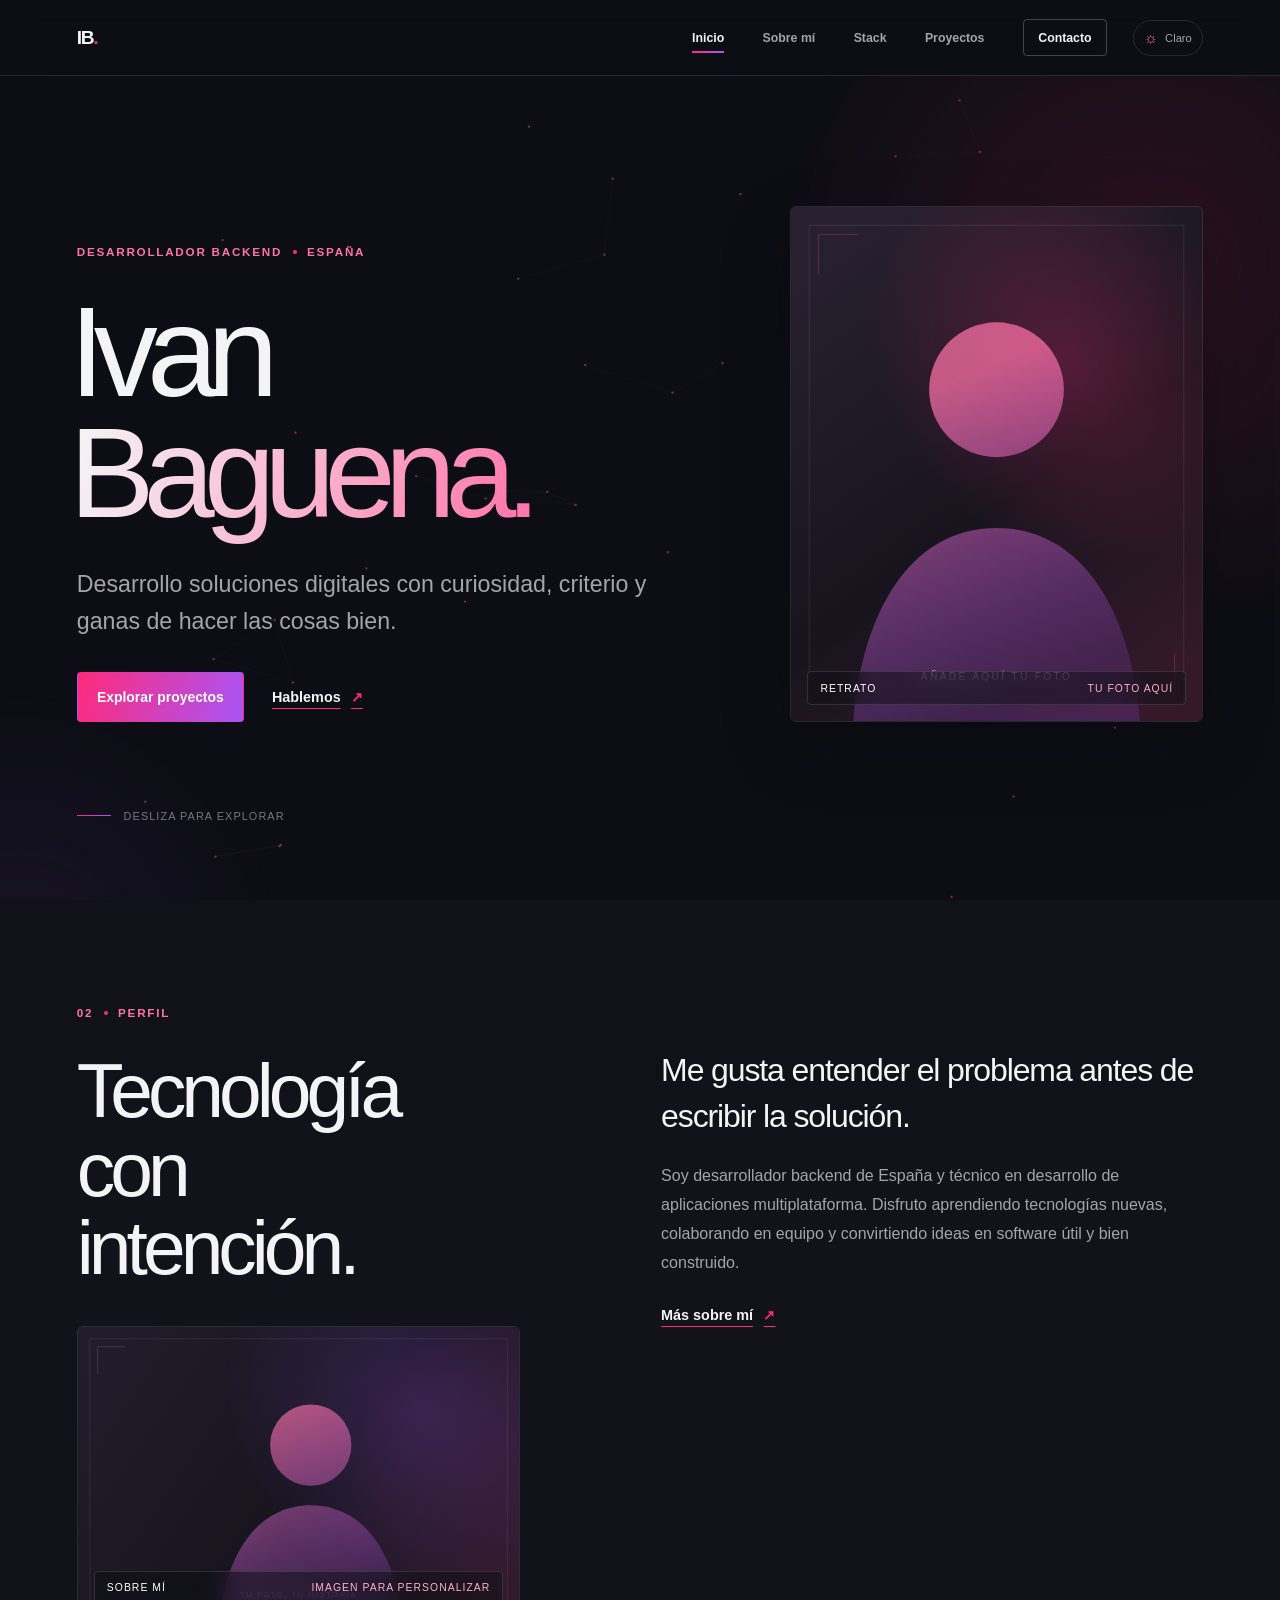
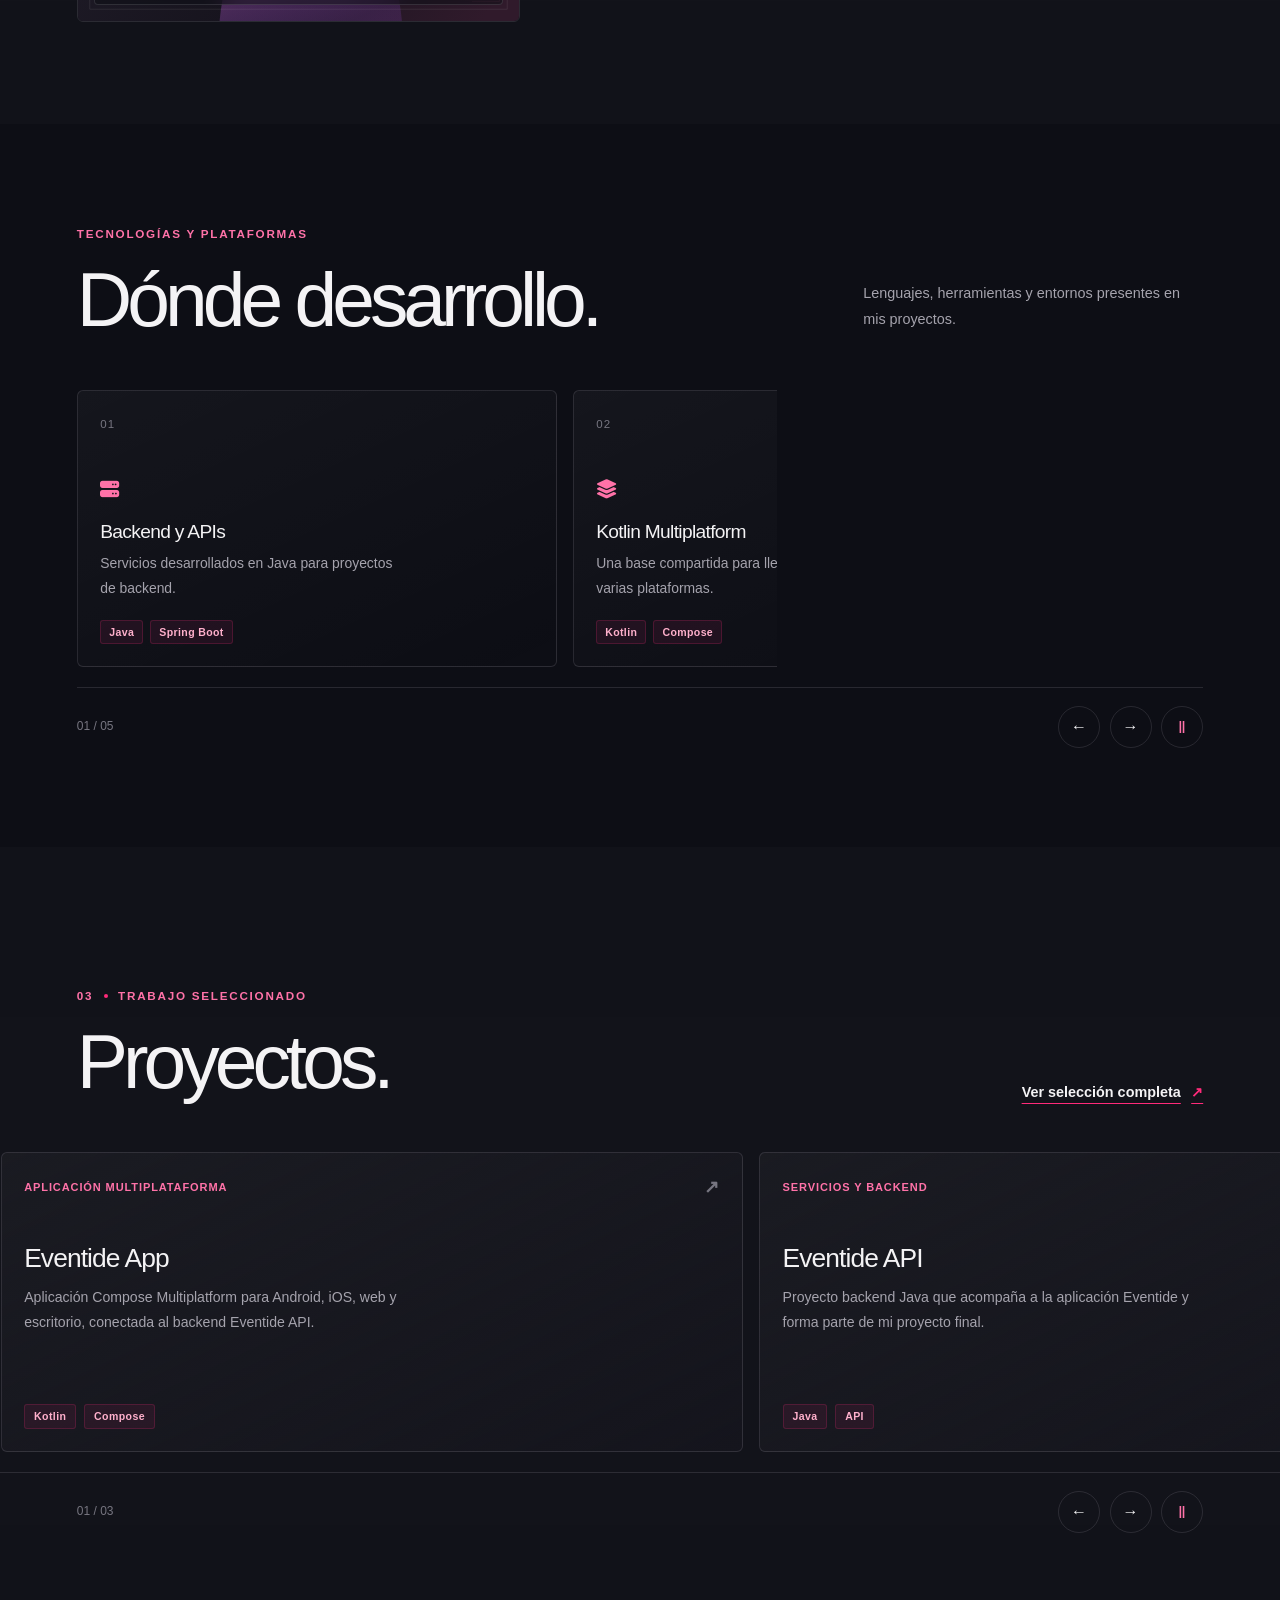
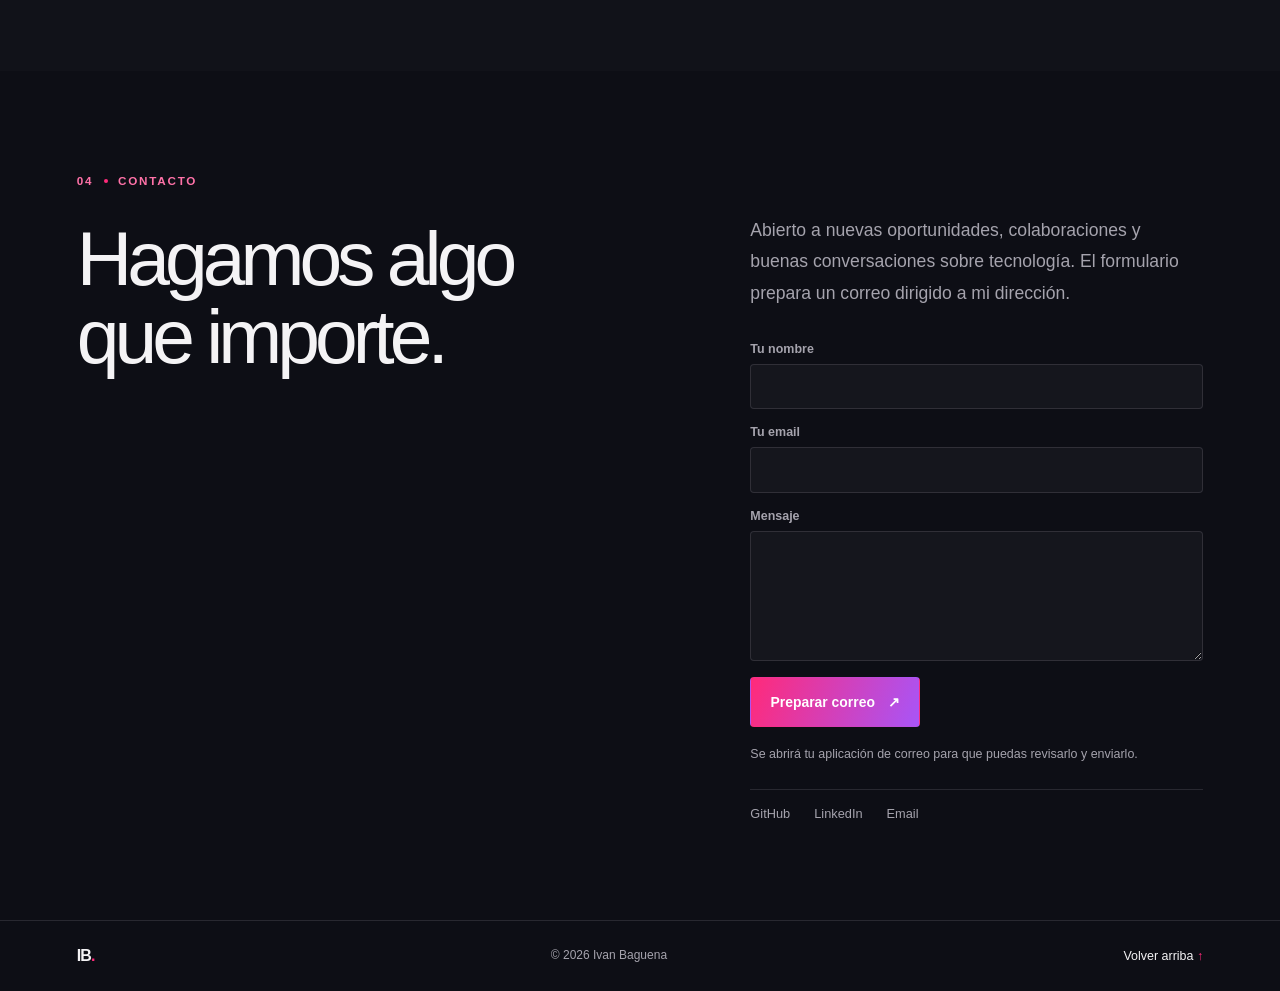
==== commit 7eba784f: "Expand project carousel and add profile photo placeholders Co-authored-by: Copilot <223556219+Copilo" ====
--- a/index.html
+++ b/index.html
@@ -14,6 +14,7 @@
     <link rel="stylesheet" href="css/navbar.css" />
     <link rel="stylesheet" href="css/projectCards.css" />
     <link rel="stylesheet" href="css/carousel.css" />
+    <link rel="stylesheet" href="css/profilePlaceholders.css" />
     <link
       rel="stylesheet"
       href="https://cdnjs.cloudflare.com/ajax/libs/font-awesome/6.5.1/css/all.min.css"
@@ -60,21 +61,18 @@
               </a>
             </div>
           </div>
-          <div class="hero-aside" data-reveal>
-            <span class="hero-index">01 / 04</span>
-            <p>
-              Técnico en desarrollo de aplicaciones multiplataforma,
-              especializado en backend y siempre aprendiendo.
-            </p>
-            <div class="hero-socials">
-              <a href="https://github.com/IvaBagba" target="_blank" rel="noopener noreferrer">
-                GitHub <span aria-hidden="true">↗</span>
-              </a>
-              <a href="https://www.linkedin.com/in/ivabagba" target="_blank" rel="noopener noreferrer">
-                LinkedIn <span aria-hidden="true">↗</span>
-              </a>
-            </div>
-          </div>
+          <figure class="profile-photo profile-photo-hero" data-reveal>
+            <img
+              src="assets/profile-placeholder.svg"
+              alt="Placeholder: sustituye esta imagen por una foto tuya"
+              width="720"
+              height="900"
+            />
+            <figcaption>
+              <span>Retrato</span>
+              <span>Tu foto aquí</span>
+            </figcaption>
+          </figure>
           <a class="scroll-cue" href="#sobre-mi">
             <span class="scroll-line" aria-hidden="true"></span>
             Desliza para explorar
@@ -87,6 +85,18 @@
           <div>
             <p class="eyebrow">02 <span></span> Perfil</p>
             <h2 id="about-title">Tecnología con<br />intención.</h2>
+            <figure class="profile-photo profile-photo-about">
+              <img
+                src="assets/profile-placeholder-about.svg"
+                alt="Placeholder: añade una segunda foto tuya en esta sección"
+                width="900"
+                height="600"
+              />
+              <figcaption>
+                <span>Sobre mí</span>
+                <span>Imagen para personalizar</span>
+              </figcaption>
+            </figure>
           </div>
           <div class="section-copy">
             <p class="section-lead">
--- a/css/styles.css
+++ b/css/styles.css
@@ -223,7 +223,8 @@
   align-items: end;
   display: grid;
   gap: 3rem;
-  grid-template-columns: minmax(0, 1fr) minmax(200px, 270px);
+  grid-template-columns: minmax(0, 1fr) minmax(280px, 0.62fr);
+  max-width: 1320px;
   padding-bottom: 3rem;
   position: relative;
 }
@@ -368,6 +369,10 @@
   grid-template-columns: minmax(0, 1fr) minmax(300px, 0.85fr);
 }
 
+.about-section .split-layout {
+  grid-template-columns: minmax(0, 0.9fr) minmax(0, 1.1fr);
+}
+
 .section-copy {
   padding-top: 2.8rem;
 }
@@ -803,6 +808,10 @@
     max-width: 420px;
   }
 
+  .about-section .split-layout {
+    grid-template-columns: 1fr;
+  }
+
   .scroll-cue {
     bottom: -3.2rem;
   }
--- a/css/projectCards.css
+++ b/css/projectCards.css
@@ -10,7 +10,7 @@
   display: flex;
   flex-direction: column;
   min-height: 300px;
-  flex: 0 0 min(580px, 86vw);
+  flex: 0 0 clamp(320px, 58vw, 760px);
   padding: 1.4rem;
   position: relative;
   transition:
@@ -138,6 +138,7 @@
 
 @media (max-width: 600px) {
   .project-tile {
+    flex-basis: min(86vw, 430px);
     min-height: 265px;
   }
 }
--- a/css/carousel.css
+++ b/css/carousel.css
@@ -28,7 +28,34 @@
 }
 
 .projects-section .carousel-viewport {
-  max-width: 820px;
+  max-width: none;
+}
+
+.projects-section {
+  padding-left: 0;
+  padding-right: 0;
+}
+
+.projects-section .section-inner {
+  max-width: 1680px;
+}
+
+.projects-section .section-heading {
+  margin-left: auto;
+  margin-right: auto;
+  max-width: 1680px;
+  padding-left: clamp(1.25rem, 6vw, 6rem);
+  padding-right: clamp(1.25rem, 6vw, 6rem);
+}
+
+.projects-section .carousel-viewport {
+  padding-left: clamp(1.25rem, 6vw, 6rem);
+  padding-right: clamp(1.25rem, 6vw, 6rem);
+}
+
+.projects-section .carousel-controls {
+  padding-left: clamp(1.25rem, 6vw, 6rem);
+  padding-right: clamp(1.25rem, 6vw, 6rem);
 }
 
 .carousel-track > * {
--- a/css/profilePlaceholders.css
+++ b/css/profilePlaceholders.css
@@ -0,0 +1,80 @@
+.profile-photo {
+  margin: 0;
+  overflow: hidden;
+  position: relative;
+}
+
+.profile-photo img {
+  display: block;
+  height: 100%;
+  object-fit: cover;
+  transition:
+    filter 700ms ease,
+    transform 1200ms cubic-bezier(0.2, 0.75, 0.25, 1);
+  width: 100%;
+}
+
+.profile-photo:hover img {
+  filter: saturate(1.08);
+  transform: scale(1.025);
+}
+
+.profile-photo figcaption {
+  align-items: center;
+  backdrop-filter: blur(12px);
+  background: rgba(13, 14, 21, 0.5);
+  border: 1px solid rgba(255, 255, 255, 0.12);
+  border-radius: 4px;
+  bottom: 1rem;
+  color: #fff;
+  display: flex;
+  font-size: 0.65rem;
+  justify-content: space-between;
+  left: 1rem;
+  letter-spacing: 0.1em;
+  padding: 0.65rem 0.75rem;
+  position: absolute;
+  right: 1rem;
+  text-transform: uppercase;
+}
+
+.profile-photo figcaption span:last-child {
+  color: #ffb0cc;
+}
+
+.profile-photo-hero {
+  aspect-ratio: 4 / 5;
+  border: 1px solid var(--line-color);
+  border-radius: 6px;
+  box-shadow: 0 24px 70px rgba(0, 0, 0, 0.22);
+  justify-self: end;
+  max-height: 610px;
+  max-width: 450px;
+  width: 100%;
+}
+
+.profile-photo-about {
+  aspect-ratio: 3 / 2;
+  border: 1px solid var(--line-color);
+  border-radius: 6px;
+  margin-top: 2.5rem;
+  max-width: 460px;
+}
+
+@media (max-width: 760px) {
+  .profile-photo-hero {
+    justify-self: start;
+    max-height: 480px;
+    max-width: 390px;
+  }
+
+  .profile-photo-about {
+    margin-top: 2rem;
+  }
+}
+
+@media (prefers-reduced-motion: reduce) {
+  .profile-photo img {
+    transition: none;
+  }
+}
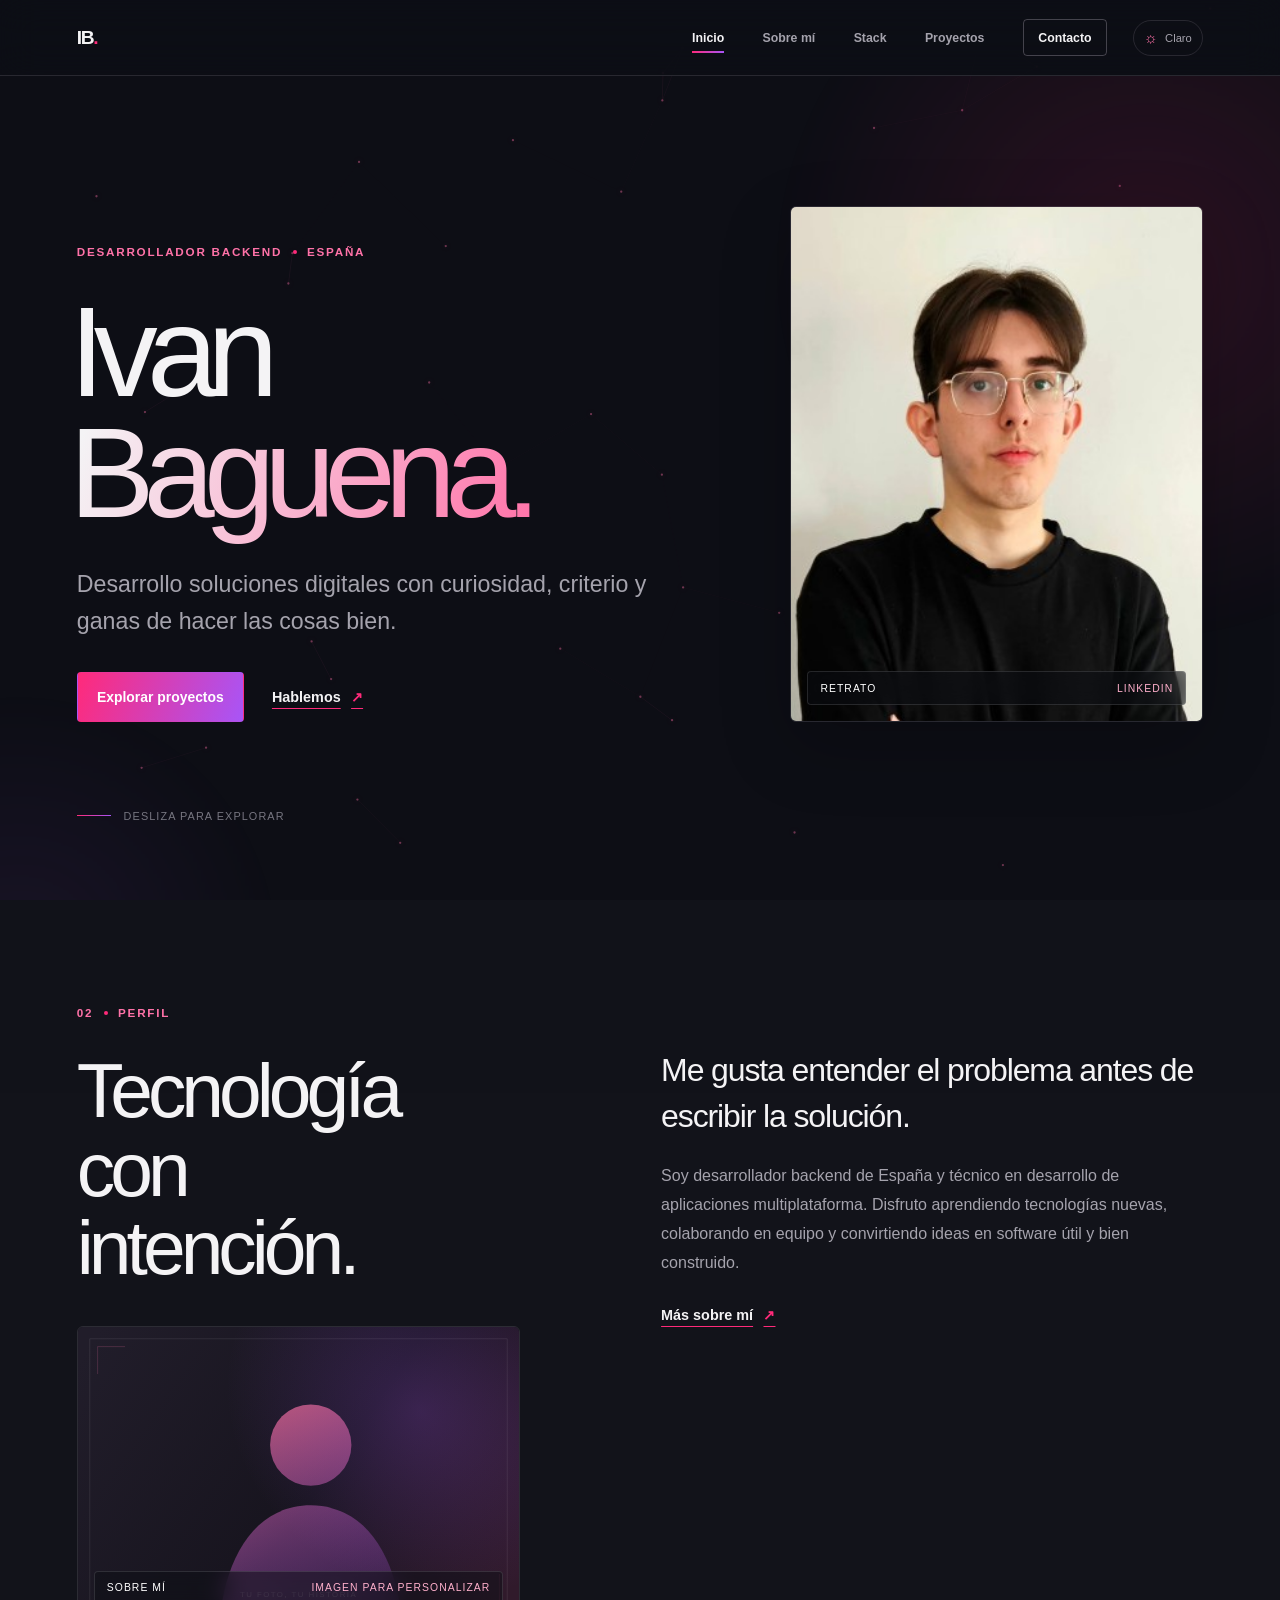
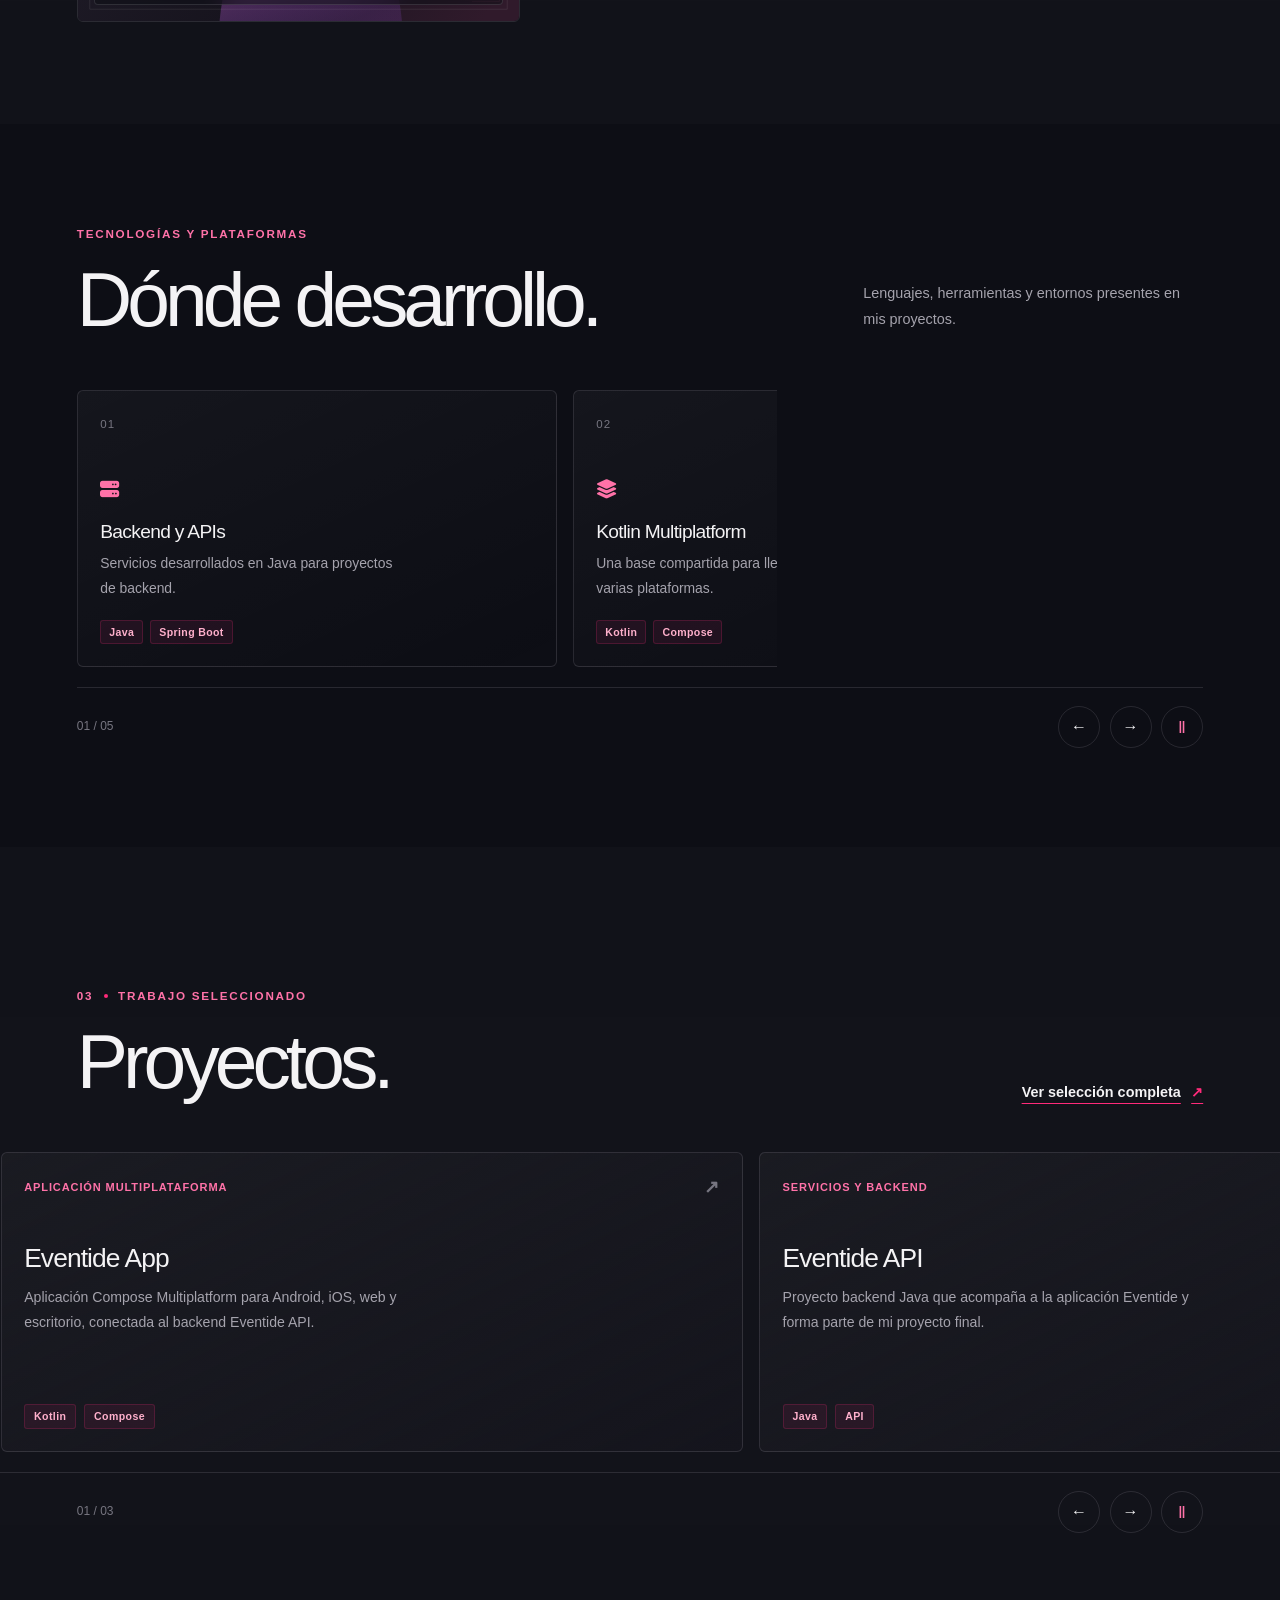
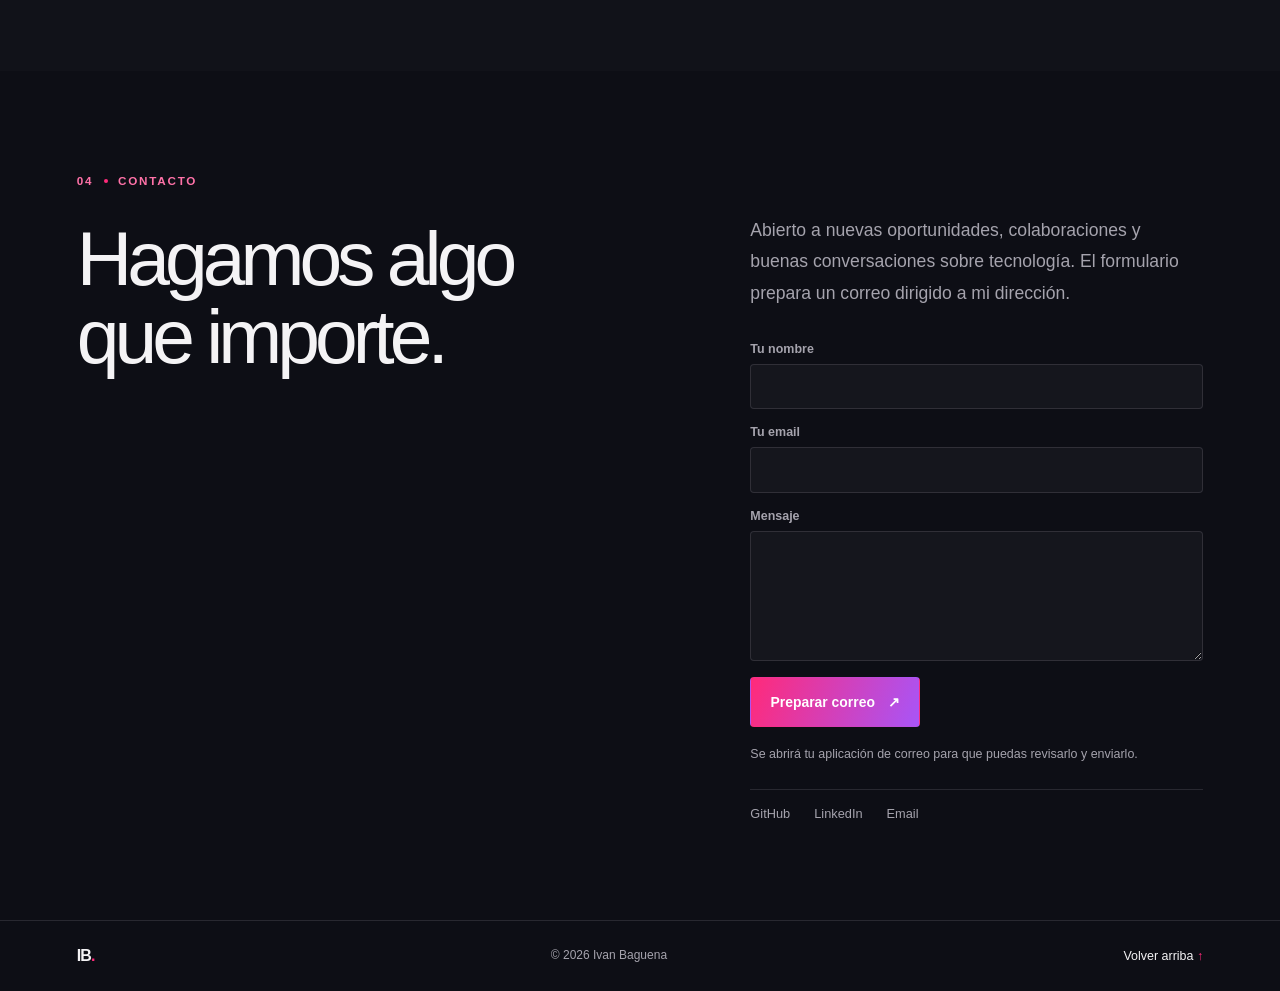
==== commit c5464397: "Replace profile placeholder with LinkedIn photo Co-authored-by: Copilot <223556219+Copilot@users.nor" ====
--- a/index.html
+++ b/index.html
@@ -63,14 +63,14 @@
           </div>
           <figure class="profile-photo profile-photo-hero" data-reveal>
             <img
-              src="assets/profile-placeholder.svg"
-              alt="Placeholder: sustituye esta imagen por una foto tuya"
-              width="720"
-              height="900"
+              src="assets/ivan-baguena-linkedin.jpg"
+              alt="Foto de perfil de Iván Baguena"
+              width="400"
+              height="400"
             />
             <figcaption>
               <span>Retrato</span>
-              <span>Tu foto aquí</span>
+              <span>LinkedIn</span>
             </figcaption>
           </figure>
           <a class="scroll-cue" href="#sobre-mi">
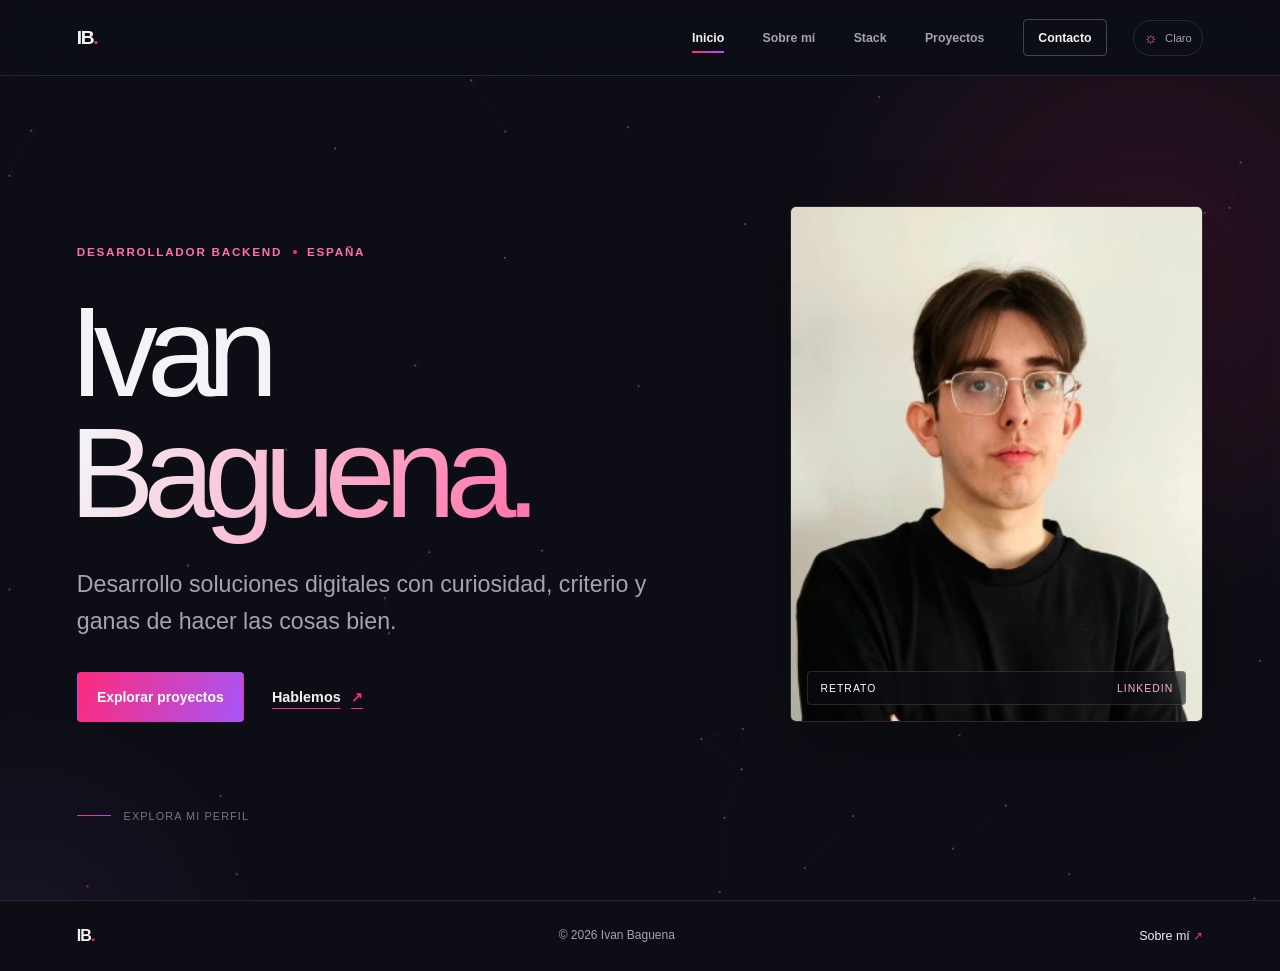
==== commit 446076a2: "Split portfolio into dedicated pages Move the profile and development areas, project carousel, and c" ====
--- a/index.html
+++ b/index.html
@@ -5,36 +5,27 @@
     <meta name="viewport" content="width=device-width, initial-scale=1.0" />
     <meta
       name="description"
-      content="Portfolio de Ivan Baguena, desarrollador backend. Proyectos, perfil y contacto."
+      content="Portfolio de Ivan Baguena, desarrollador backend. Presentación y enlaces a proyectos, perfil y contacto."
     />
     <meta name="theme-color" content="#0d0e15" />
     <title>Ivan Baguena | Desarrollador backend</title>
     <script src="js/theme.js"></script>
     <link rel="stylesheet" href="css/styles.css" />
     <link rel="stylesheet" href="css/navbar.css" />
-    <link rel="stylesheet" href="css/projectCards.css" />
-    <link rel="stylesheet" href="css/carousel.css" />
     <link rel="stylesheet" href="css/profilePlaceholders.css" />
-    <link
-      rel="stylesheet"
-      href="https://cdnjs.cloudflare.com/ajax/libs/font-awesome/6.5.1/css/all.min.css"
-      integrity="sha512-DTOQO9RWCH3ppGqcWaEA1BIZOC6xxalwEsw9c2QQeAIftl+Vegovlnee1c9QX4TctnWMn13TZye+giMm8e2LwA=="
-      crossorigin="anonymous"
-      referrerpolicy="no-referrer"
-    />
   </head>
   <body>
     <canvas class="background-network" data-network aria-hidden="true"></canvas>
     <header class="site-header">
       <nav class="mainNav" aria-label="Navegación principal">
-        <a class="brand-mark" href="#inicio" aria-label="Ivan Baguena, inicio">IB<span>.</span></a>
+        <a class="brand-mark" href="index.html" aria-label="Ivan Baguena, inicio">IB<span>.</span></a>
         <div class="header-tools">
           <div class="nav-links">
-            <a href="#inicio" aria-current="location">Inicio</a>
-            <a href="#sobre-mi">Sobre mí</a>
-            <a href="#enfoque">Stack</a>
-            <a href="#proyectos">Proyectos</a>
-            <a class="nav-contact" href="#contacto">Contacto</a>
+            <a href="index.html" aria-current="page">Inicio</a>
+            <a href="pages/about.html#sobre-mi">Sobre mí</a>
+            <a href="pages/about.html#enfoque">Stack</a>
+            <a href="pages/projects.html">Proyectos</a>
+            <a class="nav-contact" href="pages/contact.html">Contacto</a>
           </div>
           <button class="theme-toggle" type="button" data-theme-toggle aria-label="Cambiar a modo claro" title="Cambiar a modo claro">
             <span data-theme-icon aria-hidden="true">☼</span>
@@ -55,8 +46,8 @@
               de hacer las cosas bien.
             </p>
             <div class="hero-actions">
-              <a class="button button-primary" href="#proyectos">Explorar proyectos</a>
-              <a class="text-link" href="mailto:baguena.delabandera.ivan@gmail.com">
+              <a class="button button-primary" href="pages/projects.html">Explorar proyectos</a>
+              <a class="text-link" href="pages/contact.html">
                 Hablemos <span aria-hidden="true">↗</span>
               </a>
             </div>
@@ -73,292 +64,18 @@
               <span>LinkedIn</span>
             </figcaption>
           </figure>
-          <a class="scroll-cue" href="#sobre-mi">
+          <a class="scroll-cue" href="pages/about.html#sobre-mi">
             <span class="scroll-line" aria-hidden="true"></span>
-            Desliza para explorar
+            Explora mi perfil
           </a>
-        </div>
-      </section>
-
-      <section class="page-section about-section" id="sobre-mi" aria-labelledby="about-title">
-        <div class="section-inner split-layout" data-reveal>
-          <div>
-            <p class="eyebrow">02 <span></span> Perfil</p>
-            <h2 id="about-title">Tecnología con<br />intención.</h2>
-            <figure class="profile-photo profile-photo-about">
-              <img
-                src="assets/profile-placeholder-about.svg"
-                alt="Placeholder: añade una segunda foto tuya en esta sección"
-                width="900"
-                height="600"
-              />
-              <figcaption>
-                <span>Sobre mí</span>
-                <span>Imagen para personalizar</span>
-              </figcaption>
-            </figure>
-          </div>
-          <div class="section-copy">
-            <p class="section-lead">
-              Me gusta entender el problema antes de escribir la solución.
-            </p>
-            <p>
-              Soy desarrollador backend de España y técnico en desarrollo de
-              aplicaciones multiplataforma. Disfruto aprendiendo tecnologías
-              nuevas, colaborando en equipo y convirtiendo ideas en software
-              útil y bien construido.
-            </p>
-            <a class="text-link" href="./pages/about.html">
-              Más sobre mí <span aria-hidden="true">↗</span>
-            </a>
-          </div>
-        </div>
-      </section>
-
-      <section class="page-section expertise-section" id="enfoque" aria-labelledby="expertise-title">
-        <div class="section-inner" data-reveal>
-          <div class="section-heading">
-            <div>
-              <p class="eyebrow">Tecnologías y plataformas</p>
-              <h2 id="expertise-title">Dónde desarrollo.</h2>
-            </div>
-            <p class="section-note">
-              Lenguajes, herramientas y entornos presentes en mis proyectos.
-            </p>
-          </div>
-          <div class="carousel" data-carousel>
-            <div class="carousel-viewport" data-carousel-viewport role="region" aria-roledescription="carrusel" tabindex="0" aria-label="Áreas de desarrollo">
-              <div class="expertise-grid carousel-track">
-                <article class="expertise-card">
-                  <span class="expertise-number">01</span>
-                  <i class="fas fa-server" aria-hidden="true"></i>
-                  <h3>Backend y APIs</h3>
-                  <p>Servicios desarrollados en Java para proyectos de backend.</p>
-                  <div class="expertise-tags" aria-label="Tecnologías">
-                    <span>Java</span>
-                    <span>Spring Boot</span>
-                  </div>
-                </article>
-                <article class="expertise-card">
-                  <span class="expertise-number">02</span>
-                  <i class="fas fa-layer-group" aria-hidden="true"></i>
-                  <h3>Kotlin Multiplatform</h3>
-                  <p>Una base compartida para llevar aplicaciones a varias plataformas.</p>
-                  <div class="expertise-tags" aria-label="Tecnologías">
-                    <span>Kotlin</span>
-                    <span>Compose</span>
-                  </div>
-                </article>
-                <article class="expertise-card">
-                  <span class="expertise-number">03</span>
-                  <i class="fas fa-mobile-alt" aria-hidden="true"></i>
-                  <h3>Android e iOS</h3>
-                  <p>Aplicaciones móviles creadas con Compose Multiplatform.</p>
-                  <div class="expertise-tags" aria-label="Plataformas">
-                    <span>Android</span>
-                    <span>iOS</span>
-                  </div>
-                </article>
-                <article class="expertise-card">
-                  <span class="expertise-number">04</span>
-                  <i class="fas fa-globe" aria-hidden="true"></i>
-                  <h3>Web</h3>
-                  <p>Desarrollo de interfaces web y experiencias multiplataforma.</p>
-                  <div class="expertise-tags" aria-label="Tecnologías">
-                    <span>HTML</span>
-                    <span>CSS</span>
-                    <span>Web</span>
-                  </div>
-                </article>
-                <article class="expertise-card">
-                  <span class="expertise-number">05</span>
-                  <i class="fas fa-desktop" aria-hidden="true"></i>
-                  <h3>Escritorio</h3>
-                  <p>Aplicaciones Compose Multiplatform para escritorio JVM.</p>
-                  <div class="expertise-tags" aria-label="Plataformas">
-                    <span>Desktop</span>
-                    <span>JVM</span>
-                  </div>
-                </article>
-              </div>
-            </div>
-            <div class="carousel-progress" aria-hidden="true"><span></span></div>
-            <div class="carousel-controls">
-              <p class="carousel-status" data-carousel-status aria-live="off"></p>
-              <div class="carousel-buttons">
-                <button class="carousel-button" type="button" data-carousel-prev aria-label="Área anterior">
-                  <span aria-hidden="true">←</span>
-                </button>
-                <button class="carousel-button" type="button" data-carousel-next aria-label="Área siguiente">
-                  <span aria-hidden="true">→</span>
-                </button>
-                <button class="carousel-button carousel-play" type="button" data-carousel-toggle aria-label="Pausar carrusel" title="Pausar carrusel">
-                  <span data-carousel-toggle-icon aria-hidden="true">Ⅱ</span>
-                </button>
-              </div>
-            </div>
-          </div>
-        </div>
-      </section>
-
-      <section class="page-section projects-section" id="proyectos" aria-labelledby="projects-title">
-        <div class="section-inner" data-reveal>
-          <div class="section-heading">
-            <div>
-              <p class="eyebrow">03 <span></span> Trabajo seleccionado</p>
-              <h2 id="projects-title">Proyectos.</h2>
-            </div>
-            <a class="text-link" href="./pages/projects.html">
-              Ver selección completa <span aria-hidden="true">↗</span>
-            </a>
-          </div>
-          <div class="carousel" data-carousel>
-            <div class="carousel-viewport" data-carousel-viewport role="region" aria-roledescription="carrusel" tabindex="0" aria-label="Proyectos seleccionados">
-              <div class="project-grid carousel-track">
-                <article class="project-tile">
-                  <div class="project-tile-top">
-                    <span>Aplicación multiplataforma</span>
-                    <span class="project-arrow" aria-hidden="true">↗</span>
-                  </div>
-                  <h3>Eventide App</h3>
-                  <p>
-                    Aplicación Compose Multiplatform para Android, iOS, web y
-                    escritorio, conectada al backend Eventide API.
-                  </p>
-                  <div class="project_tags" aria-label="Tecnologías">
-                    <span>Kotlin</span>
-                    <span>Compose</span>
-                  </div>
-                  <a
-                    class="project-card-link"
-                    href="https://github.com/IvaBagba/Eventide_App"
-                    target="_blank"
-                    rel="noopener noreferrer"
-                    aria-label="Ver Eventide App en GitHub"
-                  ></a>
-                </article>
-                <article class="project-tile">
-                  <div class="project-tile-top">
-                    <span>Servicios y backend</span>
-                    <span class="project-arrow" aria-hidden="true">↗</span>
-                  </div>
-                  <h3>Eventide API</h3>
-                  <p>
-                    Proyecto backend Java que acompaña a la aplicación Eventide y
-                    forma parte de mi proyecto final.
-                  </p>
-                  <div class="project_tags" aria-label="Tecnologías">
-                    <span>Java</span>
-                    <span>API</span>
-                  </div>
-                  <a
-                    class="project-card-link"
-                    href="https://github.com/IvaBagba/Eventide_Api"
-                    target="_blank"
-                    rel="noopener noreferrer"
-                    aria-label="Ver Eventide API en GitHub"
-                  ></a>
-                </article>
-                <article class="project-tile">
-                  <div class="project-tile-top">
-                    <span>Desarrollo backend</span>
-                    <span class="project-arrow" aria-hidden="true">↗</span>
-                  </div>
-                  <h3>PokeCardApi</h3>
-                  <p>
-                    API desarrollada con Java y Spring Boot como proyecto
-                    independiente.
-                  </p>
-                  <div class="project_tags" aria-label="Tecnologías">
-                    <span>Java</span>
-                    <span>Spring Boot</span>
-                  </div>
-                  <a
-                    class="project-card-link"
-                    href="https://github.com/IvaBagba/PokeCardApi"
-                    target="_blank"
-                    rel="noopener noreferrer"
-                    aria-label="Ver PokeCardApi en GitHub"
-                  ></a>
-                </article>
-              </div>
-            </div>
-            <div class="carousel-progress" aria-hidden="true"><span></span></div>
-            <div class="carousel-controls">
-              <p class="carousel-status" data-carousel-status aria-live="off"></p>
-              <div class="carousel-buttons">
-                <button class="carousel-button" type="button" data-carousel-prev aria-label="Proyecto anterior">
-                  <span aria-hidden="true">←</span>
-                </button>
-                <button class="carousel-button" type="button" data-carousel-next aria-label="Proyecto siguiente">
-                  <span aria-hidden="true">→</span>
-                </button>
-                <button class="carousel-button carousel-play" type="button" data-carousel-toggle aria-label="Pausar carrusel" title="Pausar carrusel">
-                  <span data-carousel-toggle-icon aria-hidden="true">Ⅱ</span>
-                </button>
-              </div>
-            </div>
-          </div>
-        </div>
-      </section>
-
-      <section class="page-section contact-section" id="contacto" aria-labelledby="contact-title">
-        <div class="section-inner contact-layout" data-reveal>
-          <div>
-            <p class="eyebrow">04 <span></span> Contacto</p>
-            <h2 id="contact-title">Hagamos algo<br />que importe.</h2>
-          </div>
-          <div class="contact-copy">
-            <p>
-              Abierto a nuevas oportunidades, colaboraciones y buenas
-              conversaciones sobre tecnología. El formulario prepara un correo
-              dirigido a mi dirección.
-            </p>
-            <form
-              class="contact-form"
-              data-email-form
-              data-recipient="baguena.delabandera.ivan@gmail.com"
-            >
-              <div class="form-field">
-                <label for="home-name">Tu nombre</label>
-                <input id="home-name" name="name" autocomplete="name" required maxlength="100" />
-              </div>
-              <div class="form-field">
-                <label for="home-email">Tu email</label>
-                <input
-                  id="home-email"
-                  name="email"
-                  type="email"
-                  autocomplete="email"
-                  required
-                  maxlength="254"
-                />
-              </div>
-              <div class="form-field">
-                <label for="home-message">Mensaje</label>
-                <textarea id="home-message" name="message" required maxlength="5000"></textarea>
-              </div>
-              <button class="button button-primary form-submit" type="submit">
-                Preparar correo <span aria-hidden="true">↗</span>
-              </button>
-              <p class="form-note" data-email-status aria-live="polite">
-                Se abrirá tu aplicación de correo para que puedas revisarlo y enviarlo.
-              </p>
-            </form>
-            <div class="contact-links">
-              <a href="https://github.com/IvaBagba" target="_blank" rel="noopener noreferrer">GitHub</a>
-              <a href="https://www.linkedin.com/in/ivabagba" target="_blank" rel="noopener noreferrer">LinkedIn</a>
-              <a href="mailto:baguena.delabandera.ivan@gmail.com">Email</a>
-            </div>
-          </div>
         </div>
       </section>
     </main>
 
     <footer class="site-footer">
-      <a class="footer-brand" href="#inicio">IB<span>.</span></a>
+      <a class="footer-brand" href="index.html">IB<span>.</span></a>
       <p>&copy; 2026 Ivan Baguena</p>
-      <a href="#inicio">Volver arriba <span aria-hidden="true">↑</span></a>
+      <a href="pages/about.html#sobre-mi">Sobre mí <span aria-hidden="true">↗</span></a>
     </footer>
     <script src="js/background.js" defer></script>
     <script src="js/script.js" defer></script>
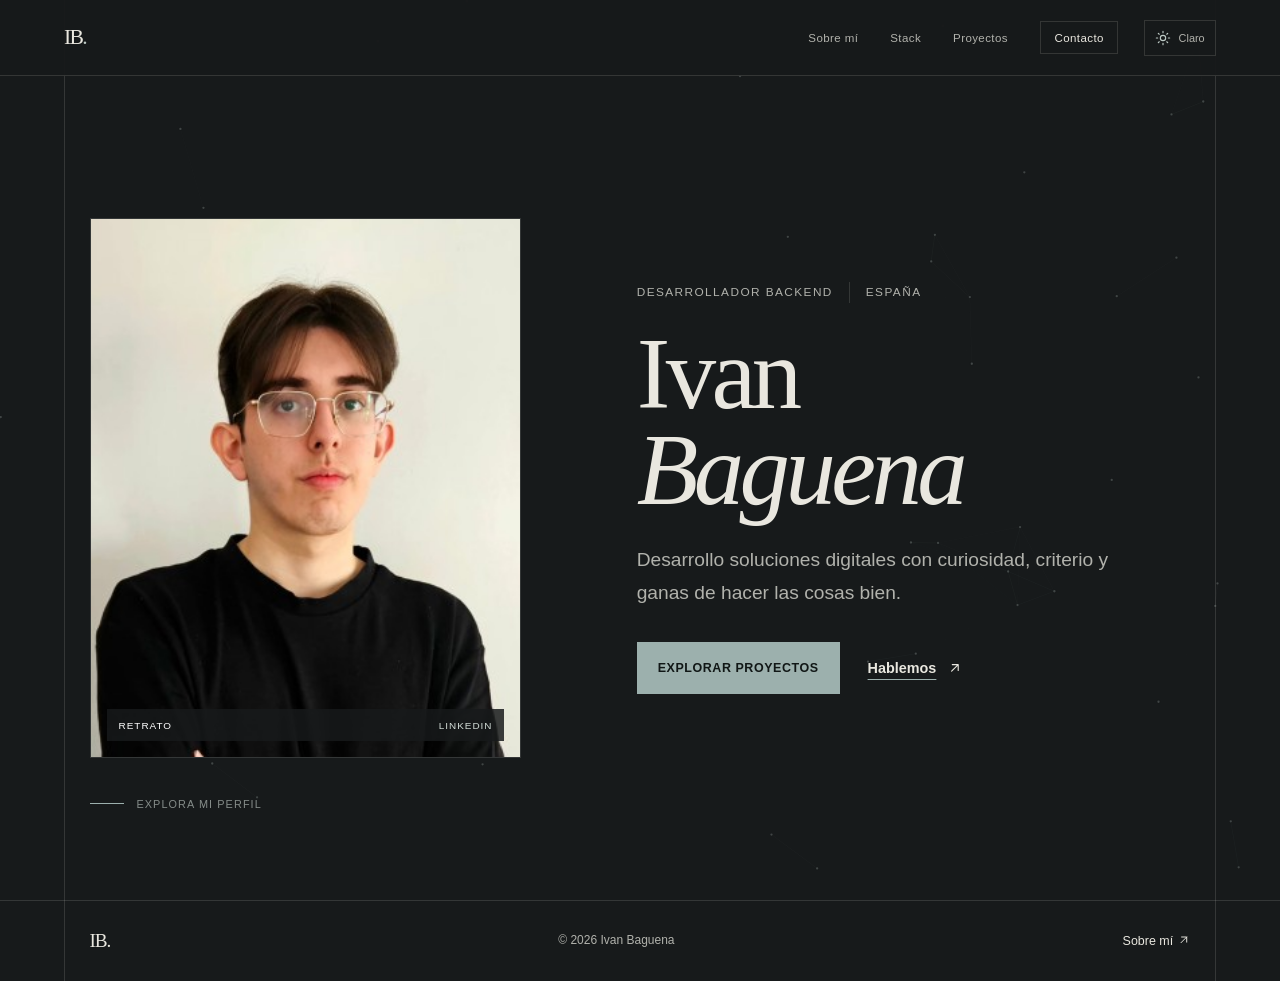
==== commit 89e2c936: "Redesign portfolio and deploy with GitHub Pages Publish the four-page editorial portfolio with repai" ====
--- a/index.html
+++ b/index.html
@@ -7,7 +7,7 @@
       name="description"
       content="Portfolio de Ivan Baguena, desarrollador backend. Presentación y enlaces a proyectos, perfil y contacto."
     />
-    <meta name="theme-color" content="#0d0e15" />
+    <meta name="theme-color" content="#171a1b" />
     <title>Ivan Baguena | Desarrollador backend</title>
     <script src="js/theme.js"></script>
     <link rel="stylesheet" href="css/styles.css" />
@@ -16,19 +16,26 @@
   </head>
   <body>
     <canvas class="background-network" data-network aria-hidden="true"></canvas>
+    <svg class="icon-definitions" aria-hidden="true" focusable="false">
+      <symbol id="icon-arrow-up-right" viewBox="0 0 24 24"><path d="M7 17 17 7M8 7h9v9" /></symbol>
+      <symbol id="icon-arrow-left" viewBox="0 0 24 24"><path d="m14 18-6-6 6-6M8 12h12" /></symbol>
+      <symbol id="icon-arrow-right" viewBox="0 0 24 24"><path d="m10 18 6-6-6-6M16 12H4" /></symbol>
+      <symbol id="icon-arrow-up" viewBox="0 0 24 24"><path d="m18 14-6-6-6 6M12 8v12" /></symbol>
+      <symbol id="icon-sun" viewBox="0 0 24 24"><circle cx="12" cy="12" r="4" /><path d="M12 2v2m0 16v2M4.93 4.93l1.42 1.42m11.3 11.3 1.42 1.42M2 12h2m16 0h2M4.93 19.07l1.42-1.42m11.3-11.3 1.42-1.42" /></symbol>
+      <symbol id="icon-moon" viewBox="0 0 24 24"><path d="M20.4 15.2A8.5 8.5 0 0 1 8.8 3.6 8.5 8.5 0 1 0 20.4 15.2Z" /></symbol>
+    </svg>
     <header class="site-header">
       <nav class="mainNav" aria-label="Navegación principal">
-        <a class="brand-mark" href="index.html" aria-label="Ivan Baguena, inicio">IB<span>.</span></a>
+        <a class="brand-mark" href="index.html" aria-label="Ivan Baguena, inicio" aria-current="page">IB<span>.</span></a>
         <div class="header-tools">
           <div class="nav-links">
-            <a href="index.html" aria-current="page">Inicio</a>
             <a href="pages/about.html#sobre-mi">Sobre mí</a>
             <a href="pages/about.html#enfoque">Stack</a>
             <a href="pages/projects.html">Proyectos</a>
             <a class="nav-contact" href="pages/contact.html">Contacto</a>
           </div>
           <button class="theme-toggle" type="button" data-theme-toggle aria-label="Cambiar a modo claro" title="Cambiar a modo claro">
-            <span data-theme-icon aria-hidden="true">☼</span>
+            <span data-theme-icon aria-hidden="true"><svg viewBox="0 0 24 24"><use href="#icon-sun"></use></svg></span>
             <span data-theme-label>Claro</span>
           </button>
         </div>
@@ -39,8 +46,8 @@
       <section class="page-section hero-section" id="inicio" aria-labelledby="hero-title">
         <div class="section-inner hero-layout">
           <div class="hero-copy" data-reveal>
-            <p class="eyebrow">Desarrollador backend <span></span> España</p>
-            <h1 id="hero-title">Ivan<br /><span>Baguena.</span></h1>
+            <p class="hero-meta">Desarrollador backend <span>España</span></p>
+            <h1 id="hero-title">Ivan<br /><span>Baguena</span></h1>
             <p class="hero-lead">
               Desarrollo soluciones digitales con curiosidad, criterio y ganas
               de hacer las cosas bien.
@@ -48,7 +55,7 @@
             <div class="hero-actions">
               <a class="button button-primary" href="pages/projects.html">Explorar proyectos</a>
               <a class="text-link" href="pages/contact.html">
-                Hablemos <span aria-hidden="true">↗</span>
+                Hablemos <svg class="inline-icon" aria-hidden="true" viewBox="0 0 24 24"><use href="#icon-arrow-up-right"></use></svg>
               </a>
             </div>
           </div>
@@ -75,7 +82,7 @@
     <footer class="site-footer">
       <a class="footer-brand" href="index.html">IB<span>.</span></a>
       <p>&copy; 2026 Ivan Baguena</p>
-      <a href="pages/about.html#sobre-mi">Sobre mí <span aria-hidden="true">↗</span></a>
+      <a href="pages/about.html#sobre-mi">Sobre mí <svg class="inline-icon" aria-hidden="true" viewBox="0 0 24 24"><use href="#icon-arrow-up-right"></use></svg></a>
     </footer>
     <script src="js/background.js" defer></script>
     <script src="js/script.js" defer></script>
--- a/css/styles.css
+++ b/css/styles.css
@@ -1,49 +1,47 @@
 :root {
   color-scheme: dark;
-  --bg-color: #0d0e15;
-  --surface-color: #15151d;
-  --text-color: #f4f3f5;
-  --muted-color: #a5a3ad;
-  --subtle-color: #777681;
-  --gta-pink: #ff2a7a;
-  --accent-color: #ff2a7a;
-  --accent-strong: #ff72a8;
-  --accent-gradient: linear-gradient(110deg, #ff2a7a, #a855f7);
-  --header-background: rgba(13, 14, 21, 0.86);
-  --section-background: rgba(255, 255, 255, 0.018);
-  --card-background: rgba(255, 255, 255, 0.035);
-  --tag-color: #ffb0cc;
-  --tag-background: rgba(255, 42, 122, 0.08);
-  --tag-border: rgba(255, 42, 122, 0.19);
-  --field-background: rgba(255, 255, 255, 0.035);
-  --field-focus-background: rgba(255, 42, 122, 0.045);
-  --network-dot: rgba(255, 114, 168, 0.55);
-  --network-line: rgba(255, 114, 168, 0.13);
-  --line-color: rgba(235, 228, 242, 0.12);
-  --page-width: 1200px;
+  --bg-color: #171a1b;
+  --surface-color: #202526;
+  --text-color: #e9e7df;
+  --muted-color: #b1b2ac;
+  --subtle-color: #858c89;
+  --accent-color: #9cb0ad;
+  --accent-strong: #becbc6;
+  --header-background: rgba(23, 26, 27, 0.96);
+  --section-background: rgba(235, 231, 220, 0.025);
+  --card-background: #202526;
+  --tag-color: #d3ddd7;
+  --tag-background: rgba(156, 176, 173, 0.08);
+  --tag-border: rgba(156, 176, 173, 0.24);
+  --field-background: #1d2223;
+  --field-focus-background: #222929;
+  --network-dot: rgba(190, 203, 198, 0.34);
+  --network-line: rgba(190, 203, 198, 0.08);
+  --line-color: rgba(233, 231, 223, 0.14);
+  --page-width: 1180px;
   --header-height: 76px;
 }
 
 :root[data-theme="light"] {
   color-scheme: light;
-  --bg-color: #f7f5f8;
-  --surface-color: #fff;
-  --text-color: #211923;
-  --muted-color: #5e5662;
-  --subtle-color: #827985;
-  --accent-strong: #9d174d;
-  --accent-gradient: linear-gradient(110deg, #c2185b, #6d28d9);
-  --header-background: rgba(247, 245, 248, 0.9);
-  --section-background: rgba(81, 43, 77, 0.035);
-  --card-background: rgba(255, 255, 255, 0.62);
-  --tag-color: #8c174b;
-  --tag-background: rgba(194, 24, 91, 0.08);
-  --tag-border: rgba(194, 24, 91, 0.2);
-  --field-background: rgba(255, 255, 255, 0.72);
-  --field-focus-background: rgba(255, 42, 122, 0.055);
-  --network-dot: rgba(194, 24, 91, 0.42);
-  --network-line: rgba(194, 24, 91, 0.12);
-  --line-color: rgba(50, 30, 55, 0.15);
+  --bg-color: #f0eee7;
+  --surface-color: #f8f7f2;
+  --text-color: #252b29;
+  --muted-color: #525c58;
+  --subtle-color: #626c67;
+  --accent-color: #49645f;
+  --accent-strong: #49645f;
+  --header-background: rgba(240, 238, 231, 0.96);
+  --section-background: rgba(62, 79, 74, 0.035);
+  --card-background: #f8f7f2;
+  --tag-color: #344d48;
+  --tag-background: rgba(73, 100, 95, 0.07);
+  --tag-border: rgba(73, 100, 95, 0.2);
+  --field-background: #f8f7f2;
+  --field-focus-background: #fff;
+  --network-dot: rgba(73, 100, 95, 0.3);
+  --network-line: rgba(73, 100, 95, 0.09);
+  --line-color: rgba(37, 43, 41, 0.16);
 }
 
 * {
@@ -51,17 +49,89 @@
 }
 
 html {
-  scroll-behavior: auto;
+  scroll-behavior: smooth;
   scroll-padding-top: var(--header-height);
 }
 
 body {
-  background: var(--bg-color);
+  background-color: var(--bg-color);
+  background-image:
+    linear-gradient(var(--line-color), var(--line-color)),
+    linear-gradient(var(--line-color), var(--line-color));
+  background-position: clamp(1.25rem, 5vw, 5rem) 0, calc(100% - clamp(1.25rem, 5vw, 5rem)) 0;
+  background-repeat: repeat-y;
+  background-size: 1px 100%;
   color: var(--text-color);
-  font-family: "Helvetica Neue", Helvetica, Arial, sans-serif;
+  font-family: "Avenir Next", Avenir, "Segoe UI", sans-serif;
   margin: 0;
   min-height: 100vh;
   -webkit-font-smoothing: antialiased;
+}
+
+body,
+a {
+  color: var(--text-color);
+}
+
+a {
+  text-underline-offset: 0.25em;
+}
+
+a:focus-visible,
+button:focus-visible,
+.form-field input:focus-visible,
+.form-field textarea:focus-visible {
+  border-radius: 0;
+  outline: 2px solid var(--accent-color);
+  outline-offset: 4px;
+}
+
+h1,
+h2,
+h3,
+p {
+  margin-top: 0;
+}
+
+h1,
+h2,
+h3 {
+  color: var(--text-color);
+  font-family: Georgia, "Times New Roman", serif;
+  font-weight: 400;
+}
+
+h1 {
+  font-size: clamp(3.75rem, 8.4vw, 6rem);
+  letter-spacing: -0.045em;
+  line-height: 0.95;
+  margin-bottom: 1.5rem;
+}
+
+h1 span {
+  color: inherit;
+}
+
+h2 {
+  font-size: clamp(2.6rem, 5.2vw, 4.7rem);
+  letter-spacing: -0.035em;
+  line-height: 1.02;
+  margin-bottom: 0;
+}
+
+h3 {
+  letter-spacing: -0.025em;
+}
+
+p {
+  color: var(--muted-color);
+  font-size: 1rem;
+  line-height: 1.8;
+}
+
+::selection {
+  background: var(--accent-color);
+  color: var(--bg-color);
 }
 
 .background-network {
@@ -73,6 +143,47 @@
   z-index: 0;
 }
 
+.icon-definitions {
+  height: 0;
+  overflow: hidden;
+  position: absolute;
+  width: 0;
+}
+
+.inline-icon {
+  display: inline-block;
+  height: 1.1em;
+  vertical-align: -0.15em;
+  width: 1.1em;
+}
+
+.inline-icon,
+.carousel-button svg,
+.project-arrow,
+.theme-toggle [data-theme-icon] svg {
+  fill: none;
+  stroke: currentColor;
+  stroke-linecap: round;
+  stroke-linejoin: round;
+  stroke-width: 1.7;
+}
+
+.carousel-button svg {
+  height: 1.15rem;
+  width: 1.15rem;
+}
+
+.project-arrow {
+  height: 1.25rem;
+  width: 1.25rem;
+}
+
+.theme-toggle [data-theme-icon] svg {
+  display: block;
+  height: 1rem;
+  width: 1rem;
+}
+
 .site-header,
 .one-page,
 .page-content,
@@ -81,66 +192,6 @@
   z-index: 1;
 }
 
-body,
-a {
-  color: var(--text-color);
-}
-
-a {
-  text-underline-offset: 0.25em;
-}
-
-a:focus-visible {
-  border-radius: 3px;
-  outline: 2px solid var(--accent-color);
-  outline-offset: 5px;
-}
-
-h1,
-h2,
-h3,
-p {
-  margin-top: 0;
-}
-
-h1,
-h2,
-h3 {
-  color: var(--text-color);
-  font-weight: 500;
-}
-
-h1 {
-  font-size: clamp(4rem, 10vw, 8.5rem);
-  letter-spacing: -0.085em;
-  line-height: 0.95;
-  margin-bottom: 2rem;
-}
-
-h1 span {
-  background: linear-gradient(110deg, var(--text-color) 5%, var(--accent-strong) 100%);
-  background-clip: text;
-  -webkit-background-clip: text;
-  -webkit-text-fill-color: transparent;
-}
-
-h2 {
-  font-size: clamp(2.6rem, 6vw, 5.4rem);
-  letter-spacing: -0.065em;
-  line-height: 1.02;
-  margin-bottom: 0;
-}
-
-h3 {
-  letter-spacing: -0.035em;
-}
-
-p {
-  color: var(--muted-color);
-  font-size: 1rem;
-  line-height: 1.8;
-}
-
 .one-page {
   overflow: clip;
 }
@@ -149,7 +200,7 @@
   align-items: center;
   display: flex;
   min-height: min(850px, calc(100svh - var(--header-height)));
-  padding: clamp(5rem, 11vh, 8.5rem) clamp(1.25rem, 6vw, 6rem);
+  padding: clamp(5rem, 11vh, 8.5rem) clamp(1.25rem, 7vw, 7rem);
   position: relative;
   scroll-margin-top: var(--header-height);
 }
@@ -164,84 +215,56 @@
   width: 100%;
 }
 
-.eyebrow {
-  align-items: center;
-  color: var(--accent-strong);
-  display: flex;
-  font-size: 0.73rem;
-  font-weight: 700;
-  gap: 0.65rem;
-  letter-spacing: 0.15em;
-  margin-bottom: 1.75rem;
-  text-transform: uppercase;
-  z-index: 1;
-}
-
-.eyebrow span {
-  background: var(--accent-color);
-  border-radius: 50%;
-  display: inline-block;
-  height: 4px;
-  width: 4px;
-}
-
 .hero-section {
   isolation: isolate;
   min-height: max(690px, calc(100svh - var(--header-height)));
-  overflow: hidden;
-}
-
-.hero-section::before,
-.hero-section::after {
-  border-radius: 50%;
-  content: "";
-  filter: blur(2px);
-  pointer-events: none;
-  position: absolute;
-  z-index: -1;
-}
-
-.hero-section::before {
-  animation: ambient-float 13s ease-in-out infinite alternate;
-  background: radial-gradient(circle, rgba(255, 42, 122, 0.13), transparent 68%);
-  height: min(70vw, 780px);
-  right: -20%;
-  top: -24%;
-  width: min(70vw, 780px);
-}
-
-.hero-section::after {
-  animation: ambient-float 16s ease-in-out -6s infinite alternate-reverse;
-  background: radial-gradient(circle, rgba(168, 85, 247, 0.08), transparent 68%);
-  bottom: -40%;
-  height: min(48vw, 550px);
-  left: -20%;
-  width: min(48vw, 550px);
 }
 
 .hero-layout {
-  align-items: end;
+  align-items: center;
   display: grid;
-  gap: 3rem;
-  grid-template-columns: minmax(0, 1fr) minmax(280px, 0.62fr);
-  max-width: 1320px;
-  padding-bottom: 3rem;
+  gap: clamp(3rem, 9vw, 9rem);
+  grid-template-columns: minmax(270px, 0.78fr) minmax(0, 1fr);
+  max-width: var(--page-width);
   position: relative;
 }
 
 .hero-copy {
-  max-width: 800px;
+  grid-column: 2;
+  grid-row: 1;
+  max-width: 680px;
 }
 
 .hero-copy h1 {
-  margin-left: -0.06em;
+  font-size: clamp(4rem, 8vw, 6.3rem);
+  margin-bottom: 1.5rem;
+}
+
+.hero-copy h1 span {
+  font-style: italic;
+}
+
+.hero-meta {
+  align-items: center;
+  color: var(--muted-color);
+  display: flex;
+  font-size: 0.74rem;
+  gap: 1rem;
+  letter-spacing: 0.12em;
+  margin-bottom: 1.5rem;
+  text-transform: uppercase;
+}
+
+.hero-meta span {
+  border-left: 1px solid var(--line-color);
+  padding-left: 1rem;
 }
 
 .hero-lead {
-  font-size: clamp(1.15rem, 2vw, 1.45rem);
-  line-height: 1.6;
+  font-size: clamp(1.05rem, 1.5vw, 1.2rem);
+  line-height: 1.75;
   margin-bottom: 2rem;
-  max-width: 600px;
+  max-width: 48ch;
 }
 
 .hero-actions {
@@ -251,39 +274,42 @@
   gap: 1.75rem;
 }
 
-.button {
+.button,
+.page-action {
   align-items: center;
   border: 1px solid transparent;
-  border-radius: 4px;
+  border-radius: 0;
   display: inline-flex;
-  font-size: 0.87rem;
+  font-size: 0.78rem;
   font-weight: 650;
   gap: 0.8rem;
   justify-content: center;
-  min-height: 50px;
-  padding: 0.8rem 1.2rem;
+  letter-spacing: 0.045em;
+  min-height: 52px;
+  padding: 0.9rem 1.25rem;
   text-decoration: none;
+  text-transform: uppercase;
   transition:
-    background-color 420ms ease,
-    border-color 420ms ease,
-    box-shadow 420ms ease,
-    color 420ms ease,
-    transform 520ms cubic-bezier(0.2, 0.75, 0.25, 1);
-}
-
-.button:hover {
-  box-shadow: 0 8px 30px rgba(255, 42, 122, 0.2);
-  transform: translateY(-3px);
-}
-
-.button-primary {
-  background: var(--accent-gradient);
+    background-color 250ms ease,
+    border-color 250ms ease,
+    color 250ms ease,
+    transform 350ms cubic-bezier(0.2, 0.75, 0.25, 1);
+}
+
+.button-primary,
+.page-action {
+  background: var(--accent-color);
+  color: #111716;
+}
+
+:root[data-theme="light"] .button-primary,
+:root[data-theme="light"] .page-action {
   color: #fff;
 }
 
-.button-primary:hover {
-  background: linear-gradient(110deg, #ff5b96, #bf70ff);
-  color: #fff;
+.button:hover,
+.page-action:hover {
+  transform: translateY(-2px);
 }
 
 .text-link {
@@ -292,52 +318,15 @@
   font-size: 0.9rem;
   font-weight: 600;
   gap: 0.65rem;
-  text-decoration-color: var(--gta-pink);
-  text-underline-offset: 0.4em;
-}
-
-.text-link span,
-.site-footer a span {
-  color: var(--accent-color);
-}
-
-.hero-aside {
-  border-left: 1px solid var(--line-color);
-  margin-bottom: 0.25rem;
-  padding: 0.4rem 0 0.4rem 1.5rem;
-}
-
-.hero-index {
-  color: var(--subtle-color);
-  font-size: 0.72rem;
-  letter-spacing: 0.12em;
-}
-
-.hero-aside p {
-  font-size: 0.9rem;
-  margin: 1.3rem 0 1.5rem;
-}
-
-.hero-socials {
-  display: flex;
-  flex-wrap: wrap;
-  gap: 1rem;
-}
-
-.hero-socials a,
-.contact-links a {
-  color: var(--muted-color);
-  font-size: 0.8rem;
-  text-decoration: none;
-}
-
-.hero-socials a:hover,
-.contact-links a:hover {
-  color: var(--gta-pink);
-}
-
-.hero-socials span {
-  color: var(--accent-color);
+  text-decoration-color: var(--accent-color);
+  text-underline-offset: 0.45em;
+}
+
+.text-link:hover,
+.site-footer a:hover,
+.contact-link:hover,
+.footerSocials a:hover {
+  color: var(--accent-strong);
 }
 
 .scroll-cue {
@@ -355,130 +344,85 @@
 
 .scroll-line {
   animation: scroll-pulse 2.6s ease-in-out infinite;
-  background: var(--accent-gradient);
+  background: var(--accent-color);
   display: inline-block;
   height: 1px;
   width: 34px;
 }
 
-.split-layout,
-.contact-layout {
+.split-layout {
   align-items: start;
   display: grid;
-  gap: clamp(3rem, 11vw, 10rem);
-  grid-template-columns: minmax(0, 1fr) minmax(300px, 0.85fr);
+  gap: clamp(3rem, 9vw, 8rem);
+  grid-template-columns: minmax(0, 0.9fr) minmax(0, 1.1fr);
 }
 
 .about-section .split-layout {
-  grid-template-columns: minmax(0, 0.9fr) minmax(0, 1.1fr);
+  align-items: center;
+}
+
+.about-section h1 {
+  font-size: clamp(3.2rem, 6vw, 5rem);
+  line-height: 1.02;
 }
 
 .section-copy {
-  padding-top: 2.8rem;
+  padding-top: 0;
 }
 
 .section-lead {
   color: var(--text-color);
-  font-size: clamp(1.35rem, 2.8vw, 2rem);
-  letter-spacing: -0.035em;
-  line-height: 1.45;
+  font-family: Georgia, "Times New Roman", serif;
+  font-size: clamp(1.55rem, 2.8vw, 2.2rem);
+  letter-spacing: -0.025em;
+  line-height: 1.35;
   margin-bottom: 1.4rem;
 }
 
 .section-copy > p:not(.section-lead) {
   margin-bottom: 1.8rem;
+  max-width: 65ch;
 }
 
 .section-heading {
   align-items: end;
+  border-bottom: 1px solid var(--line-color);
   display: flex;
   gap: 2rem;
   justify-content: space-between;
-  margin-bottom: 3rem;
-}
-
-.section-heading .eyebrow {
-  margin-bottom: 1rem;
+  margin: 0 auto 2.25rem;
+  max-width: var(--page-width);
+  padding: 0 clamp(1.25rem, 7vw, 7rem) 1.5rem;
+}
+
+.section-heading h2 {
+  font-size: clamp(2.6rem, 5.2vw, 4.7rem);
 }
 
 .section-note {
   font-size: 0.9rem;
   margin-bottom: 0.35rem;
-  max-width: 340px;
+  max-width: 38ch;
 }
 
 .expertise-section {
-  min-height: 720px;
-}
-
-.expertise-grid {
-  display: flex;
-}
-
-.expertise-card {
-  background: linear-gradient(155deg, var(--card-background), transparent);
-  border: 1px solid var(--line-color);
-  border-radius: 6px;
-  flex: 0 0 min(480px, 82vw);
-  min-height: 270px;
-  padding: 1.4rem;
-  position: relative;
-}
-
-.expertise-number {
-  color: var(--subtle-color);
-  font-size: 0.72rem;
-  letter-spacing: 0.1em;
-}
-
-.expertise-card i {
-  color: var(--accent-strong);
-  display: block;
-  font-size: 1.2rem;
-  margin: 3rem 0 1.4rem;
-}
-
-.expertise-card h3 {
-  font-size: 1.2rem;
-  margin-bottom: 0.5rem;
-}
-
-.expertise-card p {
-  font-size: 0.87rem;
-  margin-bottom: 0;
-  max-width: 300px;
-}
-
-.expertise-tags {
-  display: flex;
-  flex-wrap: wrap;
-  gap: 0.45rem;
-  margin-top: 1.15rem;
-}
-
-.expertise-tags span {
-  background: var(--tag-background);
-  border: 1px solid var(--tag-border);
-  border-radius: 3px;
-  color: var(--tag-color);
-  font-size: 0.66rem;
-  font-weight: 600;
-  letter-spacing: 0.035em;
-  padding: 0.32rem 0.5rem;
-}
-
-.contact-section {
-  min-height: 610px;
-}
-
-.contact-copy {
-  padding-top: 2.8rem;
-}
-
-.contact-copy > p {
-  font-size: 1.1rem;
-  margin-bottom: 1.8rem;
-  max-width: 430px;
+  min-height: 650px;
+}
+
+.content-panel {
+  border-top: 1px solid var(--line-color);
+  margin: 2.5rem 0;
+  padding: 1.5rem 0 0;
+}
+
+.content-panel h2 {
+  font-size: 1.5rem;
+  letter-spacing: -0.02em;
+  margin-bottom: 0.75rem;
+}
+
+.content-panel p {
+  max-width: 65ch;
 }
 
 .contact-form {
@@ -494,7 +438,7 @@
 }
 
 .form-field label {
-  color: var(--muted-color);
+  color: var(--text-color);
   font-size: 0.78rem;
   font-weight: 650;
 }
@@ -503,15 +447,14 @@
 .form-field textarea {
   background: var(--field-background);
   border: 1px solid var(--line-color);
-  border-radius: 4px;
+  border-radius: 0;
   color: var(--text-color);
   font: inherit;
   outline: none;
-  padding: 0.8rem 0.9rem;
+  padding: 0.9rem 1rem;
   transition:
-    background-color 350ms ease,
-    border-color 350ms ease,
-    box-shadow 350ms ease;
+    background-color 250ms ease,
+    border-color 250ms ease;
   width: 100%;
 }
 
@@ -523,8 +466,9 @@
 .form-field input:focus,
 .form-field textarea:focus {
   background: var(--field-focus-background);
-  border-color: rgba(255, 42, 122, 0.65);
-  box-shadow: 0 0 0 3px rgba(255, 42, 122, 0.1);
+  border-color: var(--accent-color);
+  outline: 2px solid var(--accent-color);
+  outline-offset: 2px;
 }
 
 .form-submit {
@@ -534,19 +478,6 @@
 .form-note {
   font-size: 0.78rem;
   margin: 0;
-}
-
-.contact-section .contact-links {
-  margin-top: 1.5rem;
-}
-
-.contact-links {
-  border-top: 1px solid var(--line-color);
-  display: flex;
-  flex-wrap: wrap;
-  gap: 1.5rem;
-  margin-top: 2rem;
-  padding-top: 1rem;
 }
 
 .site-footer {
@@ -555,7 +486,7 @@
   display: flex;
   gap: 1.5rem;
   justify-content: space-between;
-  padding: 1.5rem clamp(1.25rem, 6vw, 6rem);
+  padding: 1.8rem clamp(1.25rem, 7vw, 7rem);
 }
 
 .site-footer p {
@@ -569,81 +500,31 @@
 }
 
 .footer-brand {
-  font-size: 1rem !important;
-  font-weight: 750;
+  font-family: Georgia, "Times New Roman", serif;
+  font-size: 1.2rem !important;
   letter-spacing: -0.06em;
-}
-
-.footer-brand span {
-  color: var(--accent-color);
 }
 
 .page-content {
   margin: 0 auto;
   max-width: var(--page-width);
   min-height: calc(100svh - var(--header-height) - 100px);
-  padding: 5rem 2rem;
+  padding: clamp(4rem, 9vw, 8rem) clamp(1.25rem, 7vw, 7rem);
 }
 
 .page-content h1 {
-  font-size: clamp(3rem, 8vw, 6rem);
-  letter-spacing: -0.07em;
-  margin-bottom: 1rem;
+  font-size: clamp(3.6rem, 7vw, 5.8rem);
+  margin-bottom: 1.25rem;
 }
 
 .page-lead {
-  font-size: 1.15rem;
-  max-width: 720px;
-}
-
-.content-panel {
-  border-left: 2px solid var(--gta-pink);
-  margin: 2.5rem 0;
-  padding: 0.25rem 0 0.25rem 1.5rem;
-}
-
-.content-panel h2 {
-  font-size: 1.2rem;
-  letter-spacing: 0.02em;
-  margin-bottom: 0.75rem;
-}
-
-.content-panel p {
-  max-width: 760px;
-}
-
-.content-panel a {
-  color: var(--accent-strong);
-}
-
-.page-action {
-  align-items: center;
-  background: var(--accent-gradient);
-  border: 1px solid transparent;
-  border-radius: 4px;
-  color: #fff;
-  display: inline-flex;
-  font-size: 0.85rem;
-  font-weight: 650;
-  justify-content: center;
-  min-height: 48px;
-  margin-top: 2rem;
-  padding: 0.75rem 1.1rem;
-  text-decoration: none;
-  transition:
-    box-shadow 400ms ease,
-    transform 450ms ease;
-}
-
-.page-action:hover {
-  box-shadow: 0 8px 30px rgba(255, 42, 122, 0.18);
-  transform: translateY(-2px);
+  font-size: 1.08rem;
+  max-width: 58ch;
 }
 
 .contact-list {
   border-top: 1px solid var(--line-color);
-  margin-top: 3rem;
-  max-width: 800px;
+  margin-top: 3.5rem;
 }
 
 .contact-link {
@@ -651,37 +532,18 @@
   border-bottom: 1px solid var(--line-color);
   display: grid;
   gap: 1rem;
-  grid-template-columns: 100px 1fr auto;
+  grid-template-columns: minmax(95px, 0.25fr) 1fr auto;
   overflow-wrap: anywhere;
-  padding: 1.4rem 0;
+  padding: 1.45rem 0;
   text-decoration: none;
-}
-
-.contact-link:hover {
-  color: var(--gta-pink);
 }
 
 .contact-label {
   color: var(--accent-strong);
-  font-size: 0.8rem;
+  font-size: 0.68rem;
   font-weight: 700;
-  letter-spacing: 0.1em;
+  letter-spacing: 0.12em;
   text-transform: uppercase;
-}
-
-.page-content h1 span {
-  background: linear-gradient(110deg, var(--text-color) 5%, var(--accent-strong) 100%);
-  background-clip: text;
-  -webkit-background-clip: text;
-  -webkit-text-fill-color: transparent;
-}
-
-.page-content h1 {
-  color: var(--text-color);
-}
-
-.page-content .eyebrow {
-  color: var(--accent-strong);
 }
 
 .page-content + footer,
@@ -694,7 +556,7 @@
   justify-content: space-between;
   margin: 2rem auto 0;
   max-width: var(--page-width);
-  padding: 1.5rem 2rem;
+  padding: 1.5rem clamp(1.25rem, 7vw, 7rem);
 }
 
 footer:not(.site-footer) p {
@@ -714,60 +576,23 @@
   text-decoration: none;
 }
 
-.footerSocials a:hover {
-  color: var(--gta-pink);
-}
-
 [data-reveal] {
-  opacity: 0;
-  filter: blur(7px);
-  transform: translate3d(0, 34px, 0) scale(0.985);
-  transition:
-    filter 1050ms ease,
-    opacity 1050ms ease,
-    transform 1250ms cubic-bezier(0.16, 1, 0.3, 1);
+  opacity: 1;
 }
 
 [data-reveal].is-visible {
-  filter: blur(0);
-  opacity: 1;
-  transform: translate3d(0, 0, 0) scale(1);
-}
-
-:is(.expertise-grid, .project-grid) > * {
-  opacity: 0;
-  transition: opacity 900ms ease;
-}
-
-[data-reveal].is-visible :is(.expertise-grid, .project-grid) > * {
-  opacity: 1;
-}
-
-:is(.expertise-grid, .project-grid) > :nth-child(2) {
-  transition-delay: 140ms;
-}
-
-:is(.expertise-grid, .project-grid) > :nth-child(3) {
-  transition-delay: 280ms;
-}
-
-.expertise-card,
-.project-tile {
-  transition:
-    background-color 550ms ease,
-    border-color 550ms ease,
-    box-shadow 550ms ease,
-    opacity 900ms ease,
-    transform 650ms cubic-bezier(0.2, 0.75, 0.25, 1);
-}
-
-@keyframes ambient-float {
+  animation: folio-reveal 760ms cubic-bezier(0.16, 1, 0.3, 1) both;
+}
+
+@keyframes folio-reveal {
   from {
-    transform: translate3d(0, 0, 0) scale(1);
+    opacity: 0.72;
+    transform: translate3d(0, 14px, 0);
   }
 
   to {
-    transform: translate3d(-5%, 4%, 0) scale(1.12);
+    opacity: 1;
+    transform: translate3d(0, 0, 0);
   }
 }
 
@@ -787,53 +612,34 @@
 }
 
 @media (max-width: 760px) {
+  body {
+    background-image: none;
+  }
+
   .page-section {
     min-height: auto;
     padding-bottom: 6rem;
     padding-top: 6rem;
   }
 
-  .hero-section {
-    min-height: calc(100svh - var(--header-height));
-  }
-
   .hero-layout {
-    align-items: start;
-    gap: 3.5rem;
+    align-items: stretch;
+    display: flex;
+    flex-direction: column;
+    gap: 2.2rem;
+  }
+
+  .hero-copy {
+    order: 0;
+  }
+
+  .about-section .split-layout,
+  .split-layout {
     grid-template-columns: 1fr;
-    padding-bottom: 2rem;
-  }
-
-  .hero-aside {
-    max-width: 420px;
-  }
-
-  .about-section .split-layout {
-    grid-template-columns: 1fr;
   }
 
   .scroll-cue {
-    bottom: -3.2rem;
-  }
-
-  .split-layout,
-  .contact-layout {
-    gap: 1.5rem;
-    grid-template-columns: 1fr;
-  }
-
-  .section-copy,
-  .contact-copy {
-    padding-top: 0;
-  }
-
-  .expertise-card {
-    min-height: 230px;
-    padding: 1.25rem;
-  }
-
-  .expertise-card i {
-    margin: 2.3rem 0 0.75rem;
+    display: none;
   }
 
   .section-heading {
@@ -841,24 +647,6 @@
     flex-direction: column;
     gap: 1.25rem;
   }
-}
-
-@media (max-width: 520px) {
-  h1 {
-    font-size: clamp(3.8rem, 17vw, 5.8rem);
-  }
-
-  @media (prefers-reduced-motion: reduce) {
-    .hero-section::before,
-    .hero-section::after,
-    .scroll-line {
-      animation: none;
-    }
-  }
-
-  h2 {
-    font-size: clamp(2.6rem, 12vw, 4rem);
-  }
 
   .site-footer {
     flex-wrap: wrap;
@@ -870,23 +658,35 @@
   }
 
   .contact-link {
-    gap: 0.5rem;
     grid-template-columns: 1fr auto;
   }
 
   .contact-label {
     grid-column: 1 / -1;
-  }
-
-  .page-content {
-    padding: 3.5rem 1.25rem;
   }
 
   .page-content + footer,
   footer:not(.site-footer) {
     align-items: flex-start;
     flex-direction: column;
-    padding: 1.5rem 1.25rem;
+  }
+}
+
+@media (max-width: 520px) {
+  :root {
+    --header-height: 68px;
+  }
+
+  h1 {
+    font-size: clamp(3.25rem, 15vw, 4.5rem);
+  }
+
+  h2 {
+    font-size: clamp(2.4rem, 11vw, 3.6rem);
+  }
+
+  .page-content {
+    padding-top: 3.5rem;
   }
 }
 
@@ -899,20 +699,4 @@
     animation-iteration-count: 1 !important;
     transition-duration: 0.01ms !important;
   }
-
-  [data-reveal] {
-    filter: none;
-    opacity: 1;
-    transform: none;
-  }
-
-  .hero-section::before,
-  .hero-section::after,
-  .scroll-line {
-    animation: none;
-  }
-
-  :is(.expertise-grid, .project-grid) > * {
-    opacity: 1;
-  }
-}
+}
--- a/css/navbar.css
+++ b/css/navbar.css
@@ -1,6 +1,4 @@
 .site-header {
-  -webkit-backdrop-filter: blur(18px);
-  backdrop-filter: blur(18px);
   background: var(--header-background);
   border-bottom: 1px solid var(--line-color);
   height: var(--header-height);
@@ -15,24 +13,19 @@
   height: 100%;
   justify-content: space-between;
   margin: 0 auto;
-  max-width: 1440px;
-  padding: 0 clamp(1.25rem, 6vw, 6rem);
+  max-width: 1600px;
+  padding: 0 clamp(1.25rem, 5vw, 5rem);
 }
 
 .brand-mark {
   color: var(--text-color);
-  font-size: 1.2rem;
-  font-weight: 750;
-  letter-spacing: -0.07em;
+  font-family: Georgia, "Times New Roman", serif;
+  font-size: 1.35rem;
+  letter-spacing: -0.08em;
   text-decoration: none;
 }
 
 .brand-mark span {
-  color: var(--gta-pink);
-  transition: color 450ms ease;
-}
-
-.brand-mark:hover span {
   color: var(--accent-strong);
 }
 
@@ -45,16 +38,16 @@
 .nav-links {
   align-items: center;
   display: flex;
-  gap: clamp(1.2rem, 3vw, 2.6rem);
+  gap: clamp(1rem, 2.5vw, 2.2rem);
 }
 
 .nav-links a {
   color: var(--muted-color);
-  font-size: 0.77rem;
-  font-weight: 550;
+  font-size: 0.72rem;
+  letter-spacing: 0.035em;
   position: relative;
   text-decoration: none;
-  transition: color 450ms ease;
+  transition: color 250ms ease;
 }
 
 .nav-links a:hover,
@@ -65,55 +58,50 @@
 
 .nav-links a[aria-current="location"]::after,
 .nav-links a[aria-current="page"]::after {
-  background: var(--accent-gradient);
-  bottom: -0.55rem;
+  animation: nav-underline-in 500ms cubic-bezier(0.2, 0.75, 0.25, 1) both;
+  background: var(--accent-color);
+  bottom: -0.7rem;
   content: "";
-  height: 2px;
+  height: 1px;
   left: 0;
   position: absolute;
   width: 100%;
-  animation: nav-underline-in 650ms cubic-bezier(0.2, 0.75, 0.25, 1) both;
 }
 
 .nav-links .nav-contact {
-  border: 1px solid rgba(235, 228, 242, 0.25);
-  border-radius: 4px;
+  border: 1px solid var(--line-color);
   color: var(--text-color);
-  padding: 0.65rem 0.9rem;
+  padding: 0.62rem 0.85rem;
 }
 
 .nav-links .nav-contact:hover {
-  background: var(--accent-gradient);
-  border-color: transparent;
-  color: #fff;
+  background: var(--card-background);
+  border-color: var(--accent-color);
 }
 
 .theme-toggle {
   align-items: center;
   background: transparent;
   border: 1px solid var(--line-color);
-  border-radius: 999px;
   color: var(--muted-color);
   cursor: pointer;
   display: inline-flex;
   font: inherit;
-  font-size: 0.7rem;
+  font-size: 0.68rem;
   gap: 0.45rem;
   justify-content: center;
   min-height: 36px;
   padding: 0.35rem 0.65rem;
   transition:
-    background-color 350ms ease,
-    border-color 350ms ease,
-    color 350ms ease,
-    transform 450ms cubic-bezier(0.2, 0.75, 0.25, 1);
+    background-color 250ms ease,
+    border-color 250ms ease,
+    color 250ms ease;
 }
 
 .theme-toggle:hover {
   background: var(--card-background);
   border-color: var(--accent-color);
   color: var(--text-color);
-  transform: translateY(-1px);
 }
 
 .theme-toggle [data-theme-icon] {
@@ -125,7 +113,7 @@
 @keyframes nav-underline-in {
   from {
     opacity: 0;
-    transform: scaleX(0.4);
+    transform: scaleX(0.5);
     transform-origin: left;
   }
 
@@ -136,18 +124,15 @@
   }
 }
 
-@media (max-width: 520px) {
-  :root {
-    --header-height: 68px;
-  }
-
+@media (max-width: 760px) {
   .mainNav {
-    gap: 0.75rem;
-    padding: 0 1rem;
+    gap: 0.45rem;
+    padding-left: 1rem;
+    padding-right: 1rem;
   }
 
   .header-tools {
-    gap: 0.55rem;
+    gap: 0.45rem;
   }
 
   .nav-links {
@@ -155,48 +140,44 @@
   }
 
   .nav-links a {
-    font-size: 0.68rem;
+    font-size: 0.64rem;
+    white-space: nowrap;
   }
 
   .nav-links .nav-contact {
-    padding: 0.55rem 0.65rem;
+    padding: 0.45rem 0.5rem;
   }
 
   .theme-toggle {
-    height: 32px;
-    min-height: 32px;
-    padding: 0.3rem 0.45rem;
-  }
-}
-
-@media (max-width: 370px) {
-  .mainNav {
-    gap: 0.4rem;
-    padding: 0 0.65rem;
-  }
-
-  .header-tools {
-    gap: 0.4rem;
-  }
-
-  .nav-links {
-    gap: 0.4rem;
-  }
-
-  .nav-links a {
-    font-size: 0.58rem;
-  }
-
-  .nav-links .nav-contact {
-    padding: 0.45rem 0.4rem;
-  }
-
-  .theme-toggle {
-    gap: 0;
-    width: 30px;
+    min-height: 34px;
+    padding: 0.3rem;
+    width: 34px;
   }
 
   .theme-toggle [data-theme-label] {
     display: none;
   }
 }
+
+@media (max-width: 390px) {
+  .mainNav {
+    padding-left: 0.7rem;
+    padding-right: 0.7rem;
+  }
+
+  .brand-mark {
+    font-size: 1.1rem;
+  }
+
+  .nav-links {
+    gap: 0.45rem;
+  }
+
+  .nav-links a {
+    font-size: 0.59rem;
+  }
+
+  .nav-links .nav-contact {
+    padding: 0.4rem 0.38rem;
+  }
+}
--- a/css/profilePlaceholders.css
+++ b/css/profilePlaceholders.css
@@ -8,27 +8,22 @@
   display: block;
   height: 100%;
   object-fit: cover;
-  transition:
-    filter 700ms ease,
-    transform 1200ms cubic-bezier(0.2, 0.75, 0.25, 1);
+  transition: filter 700ms ease, transform 1200ms cubic-bezier(0.2, 0.75, 0.25, 1);
   width: 100%;
 }
 
 .profile-photo:hover img {
-  filter: saturate(1.08);
-  transform: scale(1.025);
+  filter: saturate(0.92);
+  transform: scale(1.02);
 }
 
 .profile-photo figcaption {
   align-items: center;
-  backdrop-filter: blur(12px);
-  background: rgba(13, 14, 21, 0.5);
-  border: 1px solid rgba(255, 255, 255, 0.12);
-  border-radius: 4px;
+  background: rgba(23, 26, 27, 0.84);
   bottom: 1rem;
   color: #fff;
   display: flex;
-  font-size: 0.65rem;
+  font-size: 0.62rem;
   justify-content: space-between;
   left: 1rem;
   letter-spacing: 0.1em;
@@ -39,16 +34,14 @@
 }
 
 .profile-photo figcaption span:last-child {
-  color: #ffb0cc;
+  color: #d3ddd7;
 }
 
 .profile-photo-hero {
   aspect-ratio: 4 / 5;
   border: 1px solid var(--line-color);
-  border-radius: 6px;
-  box-shadow: 0 24px 70px rgba(0, 0, 0, 0.22);
   justify-self: end;
-  max-height: 610px;
+  max-height: 570px;
   max-width: 450px;
   width: 100%;
 }
@@ -56,16 +49,17 @@
 .profile-photo-about {
   aspect-ratio: 3 / 2;
   border: 1px solid var(--line-color);
-  border-radius: 6px;
   margin-top: 2.5rem;
   max-width: 460px;
 }
 
 @media (max-width: 760px) {
   .profile-photo-hero {
+    aspect-ratio: 4 / 3;
     justify-self: start;
-    max-height: 480px;
-    max-width: 390px;
+    max-height: 270px;
+    max-width: min(100%, 390px);
+    order: -1;
   }
 
   .profile-photo-about {
